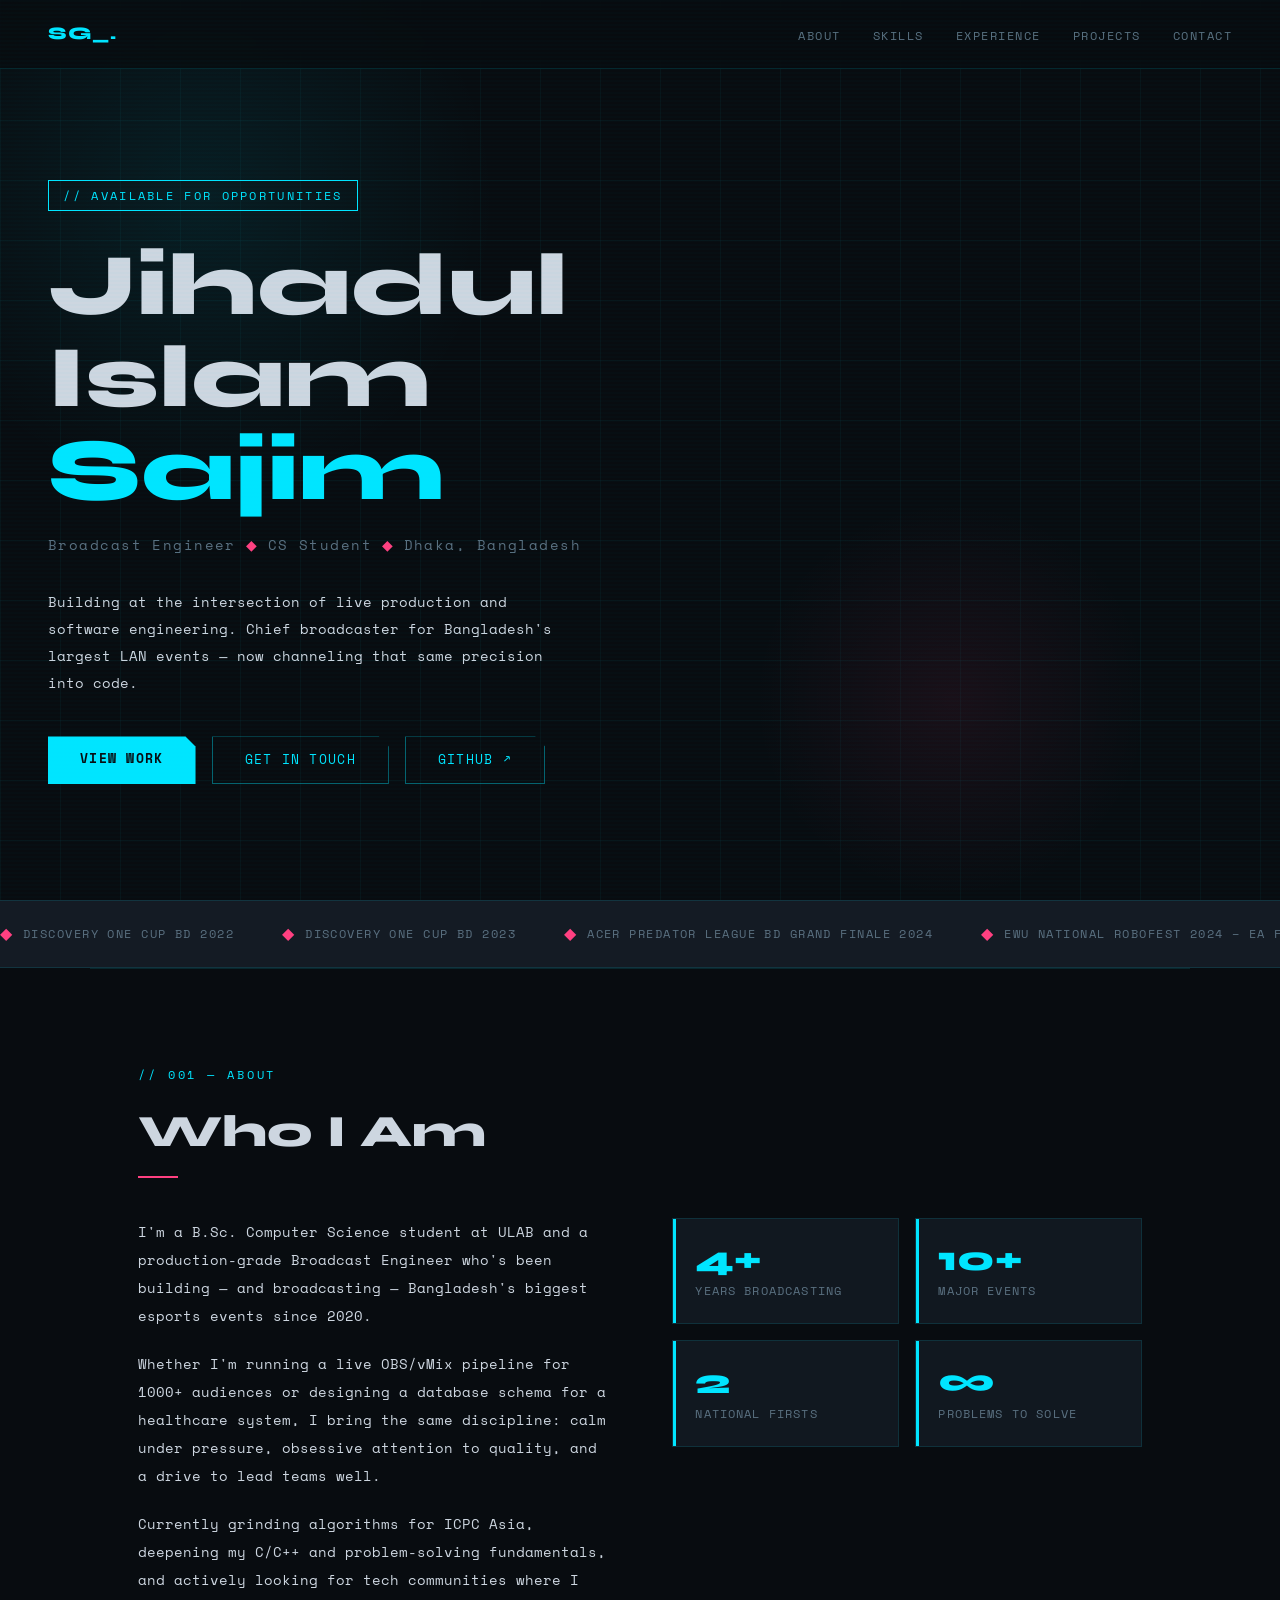
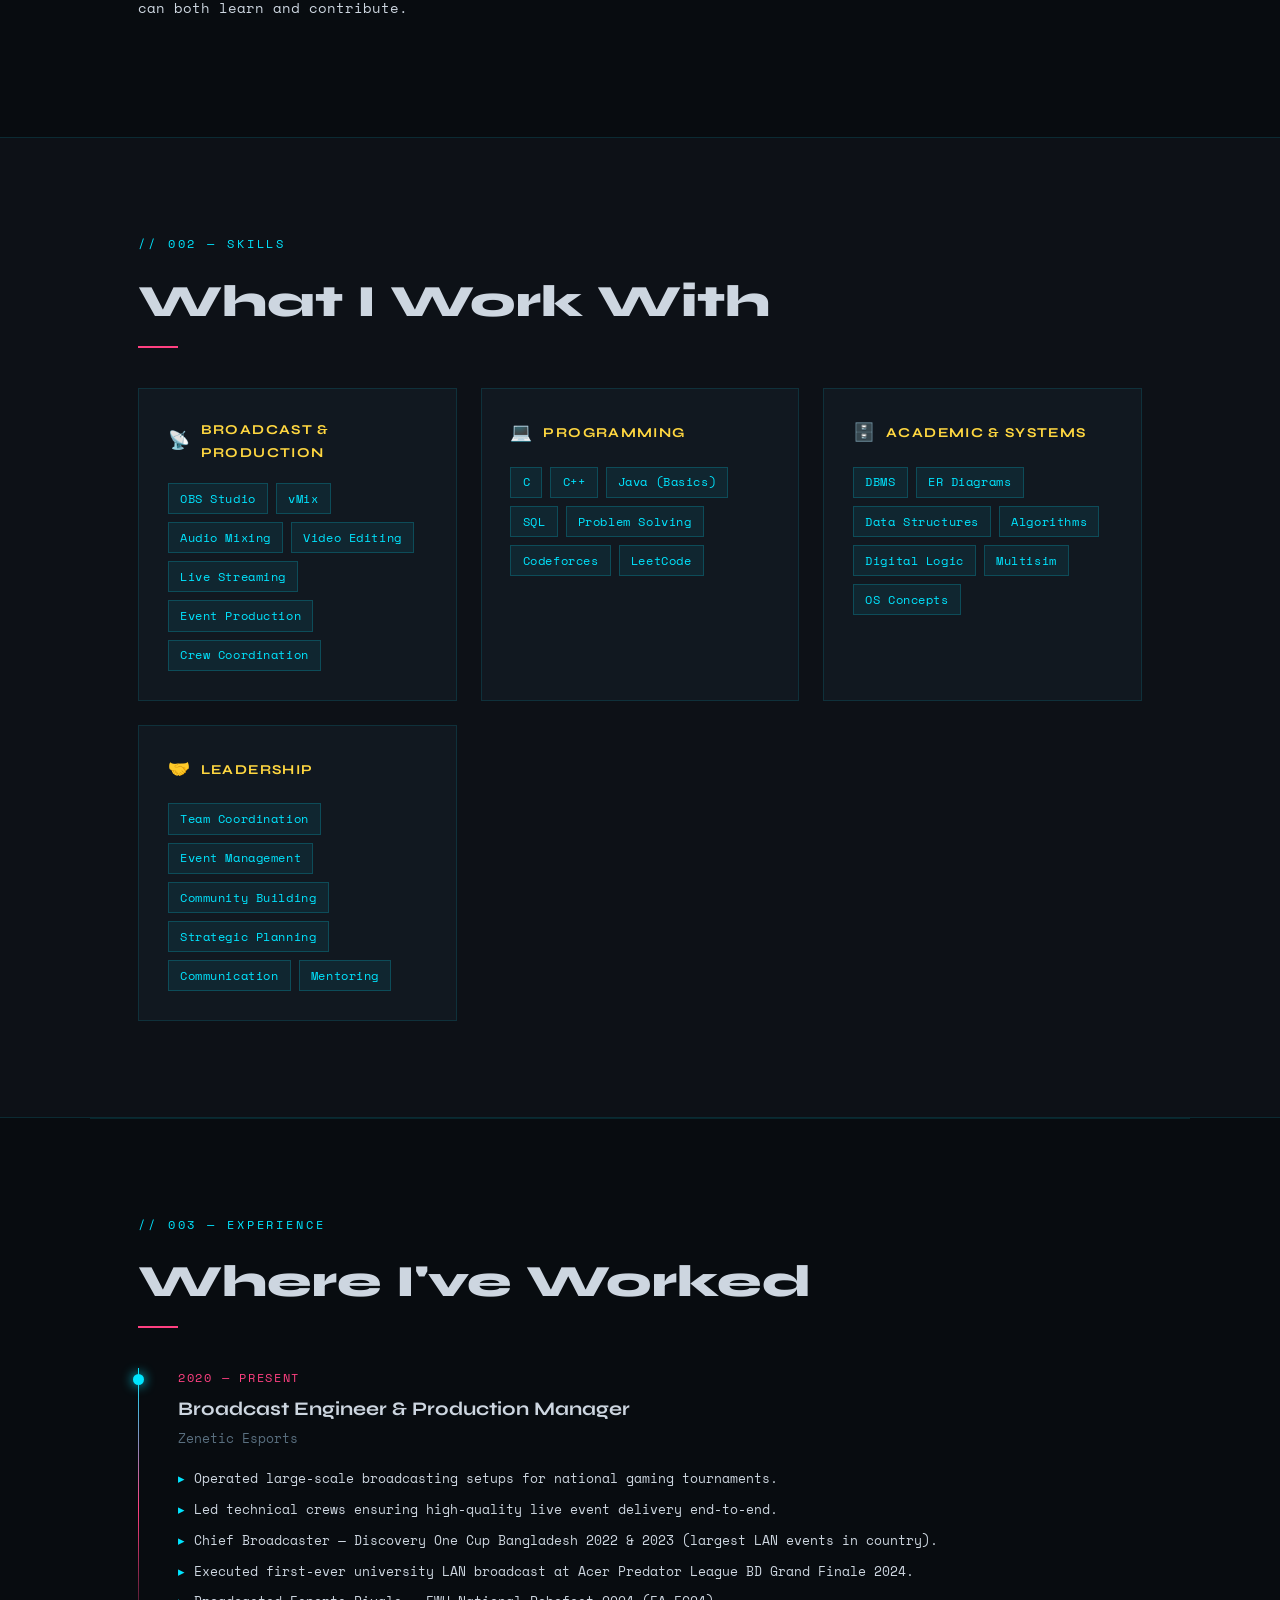
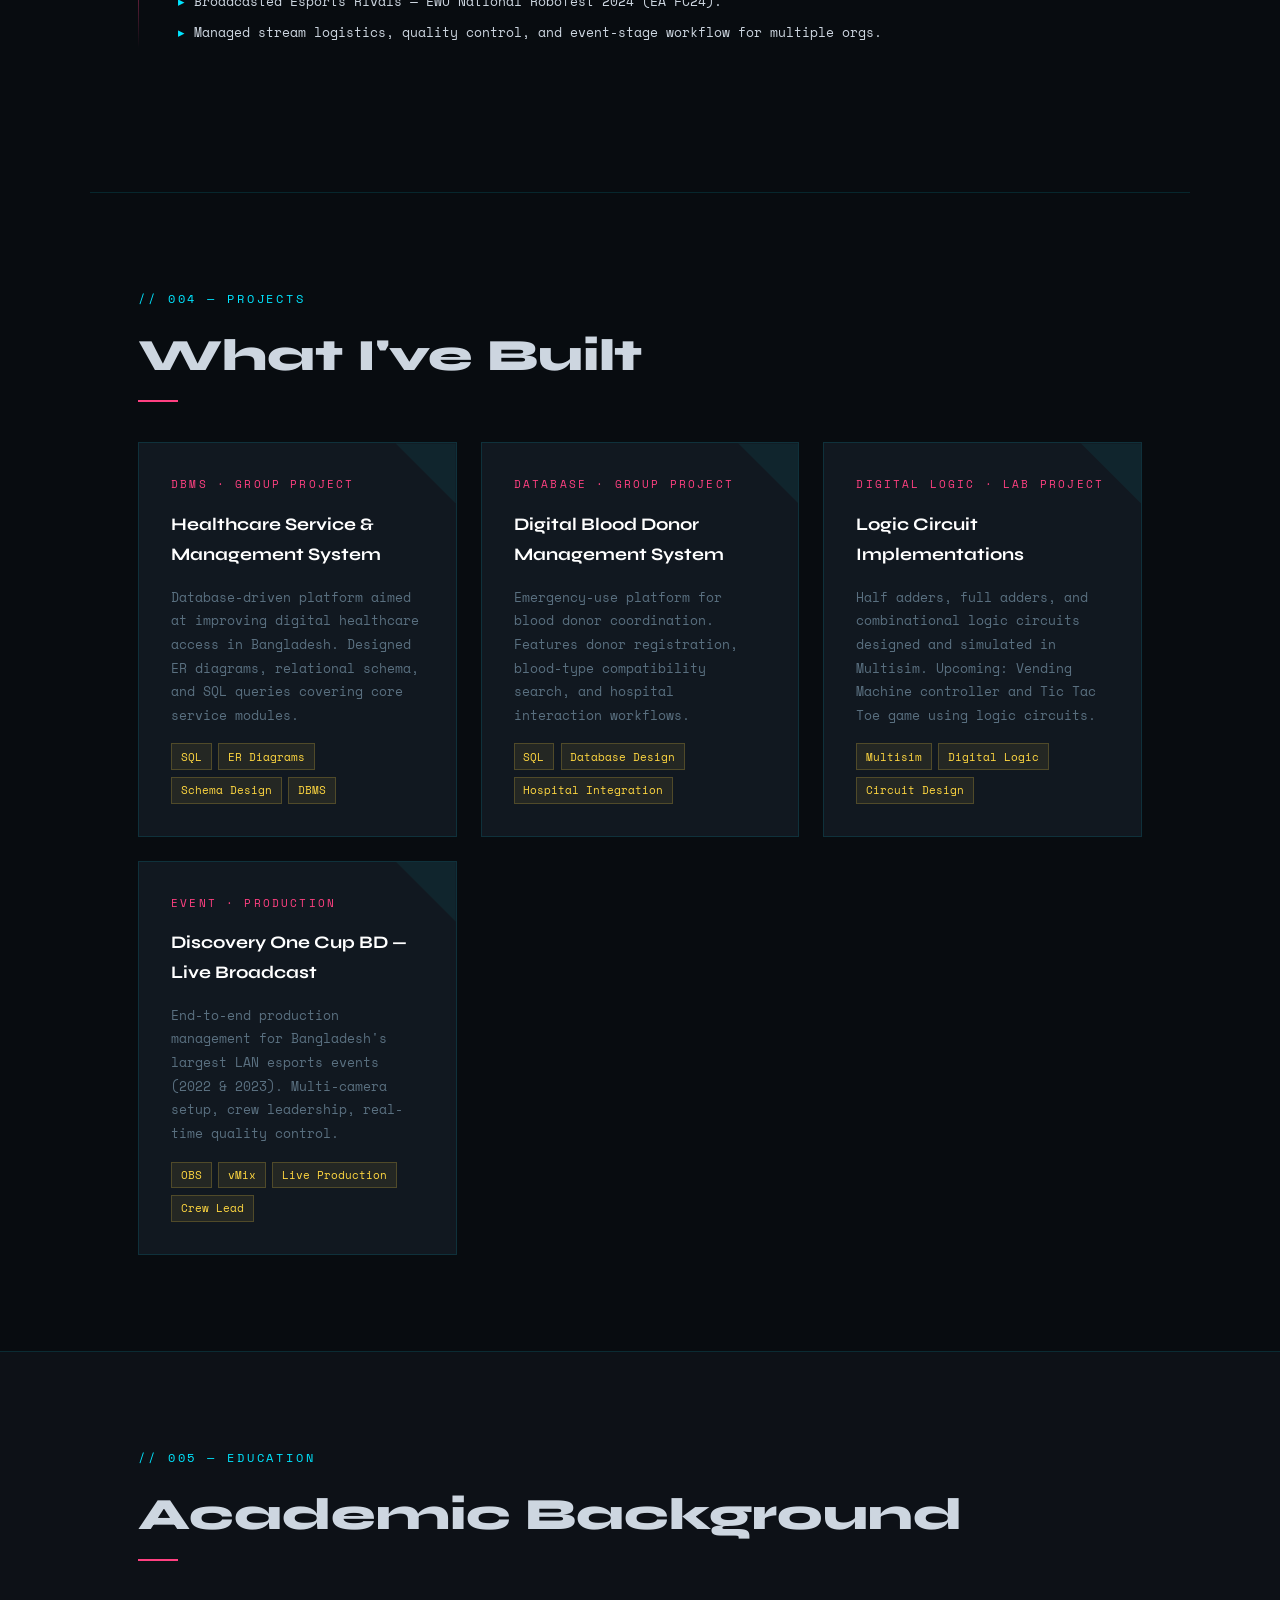
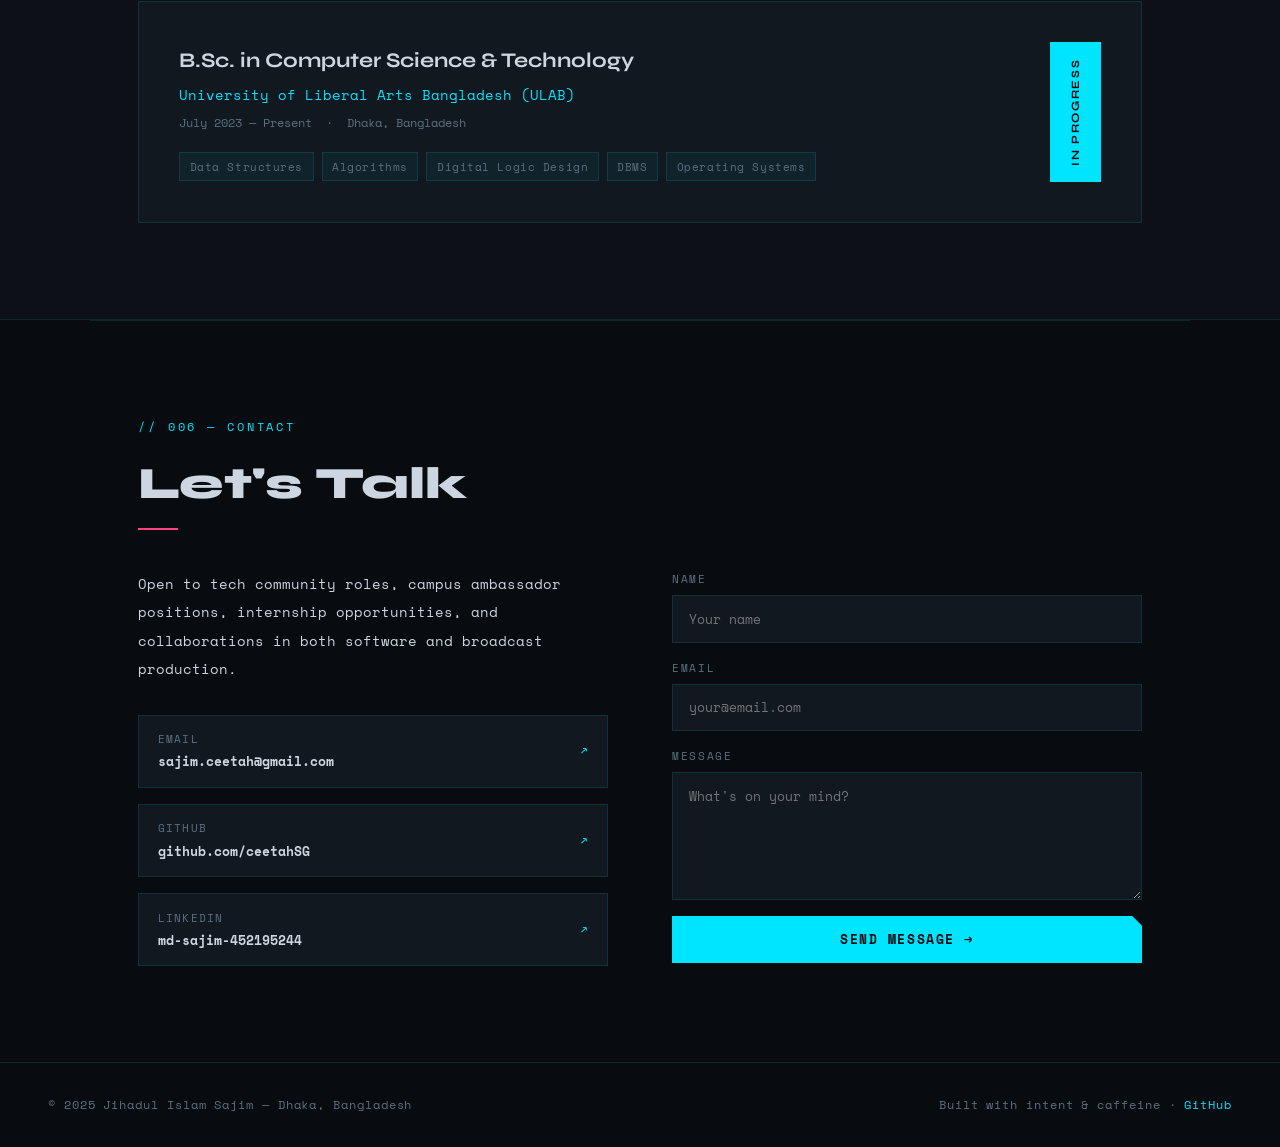
==== index.html @ c060af95 "changed file name" ====
<!DOCTYPE html>
<html lang="en">

<head>
  <meta charset="UTF-8" />
  <meta name="viewport" content="width=device-width, initial-scale=1.0" />
  <title>Jihadul Islam Sajim — Portfolio</title>
  <link rel="preconnect" href="https://fonts.googleapis.com" />
  <link
    href="https://fonts.googleapis.com/css2?family=Space+Mono:ital,wght@0,400;0,700;1,400&family=Syne:wght@400;700;800&display=swap"
    rel="stylesheet" />
  <style>
    :root {
      --bg: #080c10;
      --bg2: #0d1117;
      --bg3: #141b24;
      --card: #111820;
      --neon: #00e5ff;
      --neon2: #ff4081;
      --accent: #ffd740;
      --txt: #cdd6e0;
      --txt-dim: #5a7080;
      --border: rgba(0, 229, 255, 0.12);
      --font-head: 'Syne', sans-serif;
      --font-mono: 'Space Mono', monospace;
    }

    *,
    *::before,
    *::after {
      box-sizing: border-box;
      margin: 0;
      padding: 0;
    }

    html {
      scroll-behavior: smooth;
    }

    body {
      background: var(--bg);
      color: var(--txt);
      font-family: var(--font-mono);
      line-height: 1.7;
      overflow-x: hidden;
    }

    /* ── SCAN-LINE OVERLAY ── */
    body::before {
      content: '';
      position: fixed;
      inset: 0;
      background: repeating-linear-gradient(0deg,
          transparent,
          transparent 2px,
          rgba(0, 229, 255, 0.015) 2px,
          rgba(0, 229, 255, 0.015) 4px);
      pointer-events: none;
      z-index: 9999;
    }

    /* ── NAV ── */
    nav {
      position: fixed;
      top: 0;
      left: 0;
      right: 0;
      z-index: 100;
      display: flex;
      justify-content: space-between;
      align-items: center;
      padding: 1.2rem 3rem;
      background: rgba(8, 12, 16, 0.85);
      backdrop-filter: blur(12px);
      border-bottom: 1px solid var(--border);
    }

    .nav-logo {
      font-family: var(--font-head);
      font-weight: 800;
      font-size: 1.1rem;
      color: var(--neon);
      letter-spacing: 0.04em;
      text-decoration: none;
    }

    .nav-links {
      display: flex;
      gap: 2rem;
      list-style: none;
    }

    .nav-links a {
      font-size: 0.78rem;
      color: var(--txt-dim);
      text-decoration: none;
      letter-spacing: 0.12em;
      text-transform: uppercase;
      transition: color 0.2s;
    }

    .nav-links a:hover {
      color: var(--neon);
    }

    /* ── HERO ── */
    #hero {
      min-height: 100vh;
      display: flex;
      align-items: center;
      padding: 8rem 3rem 4rem;
      position: relative;
      overflow: hidden;
    }

    .hero-grid-bg {
      position: absolute;
      inset: 0;
      background-image:
        linear-gradient(rgba(0, 229, 255, 0.04) 1px, transparent 1px),
        linear-gradient(90deg, rgba(0, 229, 255, 0.04) 1px, transparent 1px);
      background-size: 60px 60px;
      z-index: 0;
    }

    .hero-glow {
      position: absolute;
      width: 600px;
      height: 600px;
      background: radial-gradient(circle, rgba(0, 229, 255, 0.08) 0%, transparent 70%);
      top: -100px;
      left: -100px;
      z-index: 0;
      animation: pulse 6s ease-in-out infinite;
    }

    .hero-glow2 {
      position: absolute;
      width: 400px;
      height: 400px;
      background: radial-gradient(circle, rgba(255, 64, 129, 0.07) 0%, transparent 70%);
      bottom: 0;
      right: 10%;
      z-index: 0;
      animation: pulse 8s ease-in-out infinite reverse;
    }

    @keyframes pulse {

      0%,
      100% {
        transform: scale(1);
        opacity: 1;
      }

      50% {
        transform: scale(1.1);
        opacity: 0.7;
      }
    }

    .hero-content {
      position: relative;
      z-index: 1;
      max-width: 800px;
    }

    .hero-tag {
      display: inline-block;
      font-size: 0.72rem;
      letter-spacing: 0.2em;
      text-transform: uppercase;
      color: var(--neon);
      border: 1px solid var(--neon);
      padding: 0.3rem 0.9rem;
      margin-bottom: 1.8rem;
      animation: fadeUp 0.6s ease forwards;
      opacity: 0;
    }

    .hero-name {
      font-family: var(--font-head);
      font-size: clamp(2.8rem, 7vw, 5.5rem);
      font-weight: 800;
      line-height: 1.05;
      margin-bottom: 1rem;
      animation: fadeUp 0.7s 0.15s ease forwards;
      opacity: 0;
    }

    .hero-name span {
      color: var(--neon);
    }

    .hero-role {
      font-size: 0.9rem;
      letter-spacing: 0.1em;
      color: var(--txt-dim);
      margin-bottom: 2rem;
      animation: fadeUp 0.7s 0.3s ease forwards;
      opacity: 0;
    }

    .hero-role .dot {
      color: var(--neon2);
      margin: 0 0.6rem;
    }

    .hero-desc {
      font-size: 0.88rem;
      max-width: 520px;
      color: var(--txt);
      line-height: 1.9;
      margin-bottom: 2.5rem;
      animation: fadeUp 0.7s 0.45s ease forwards;
      opacity: 0;
    }

    .hero-ctas {
      display: flex;
      gap: 1rem;
      flex-wrap: wrap;
      animation: fadeUp 0.7s 0.6s ease forwards;
      opacity: 0;
    }

    .btn-primary {
      background: var(--neon);
      color: var(--bg);
      padding: 0.75rem 2rem;
      font-family: var(--font-mono);
      font-size: 0.8rem;
      font-weight: 700;
      letter-spacing: 0.1em;
      text-transform: uppercase;
      text-decoration: none;
      border: none;
      cursor: pointer;
      transition: transform 0.2s, box-shadow 0.2s;
      clip-path: polygon(0 0, calc(100% - 10px) 0, 100% 10px, 100% 100%, 0 100%);
    }

    .btn-primary:hover {
      transform: translateY(-2px);
      box-shadow: 0 0 24px rgba(0, 229, 255, 0.4);
    }

    .btn-ghost {
      background: transparent;
      color: var(--neon);
      padding: 0.75rem 2rem;
      font-family: var(--font-mono);
      font-size: 0.8rem;
      letter-spacing: 0.1em;
      text-transform: uppercase;
      text-decoration: none;
      border: 1px solid rgba(0, 229, 255, 0.4);
      transition: border-color 0.2s, background 0.2s;
      clip-path: polygon(0 0, calc(100% - 10px) 0, 100% 10px, 100% 100%, 0 100%);
    }

    .btn-ghost:hover {
      border-color: var(--neon);
      background: rgba(0, 229, 255, 0.06);
    }

    /* ── SECTIONS ── */
    section {
      padding: 6rem 3rem;
      max-width: 1100px;
      margin: 0 auto;
    }

    .section-label {
      font-size: 0.72rem;
      letter-spacing: 0.25em;
      text-transform: uppercase;
      color: var(--neon);
      margin-bottom: 0.6rem;
    }

    .section-title {
      font-family: var(--font-head);
      font-size: clamp(1.8rem, 4vw, 2.8rem);
      font-weight: 800;
      margin-bottom: 3rem;
      position: relative;
      display: inline-block;
    }

    .section-title::after {
      content: '';
      position: absolute;
      left: 0;
      bottom: -8px;
      width: 40px;
      height: 2px;
      background: var(--neon2);
    }

    /* ── ABOUT ── */
    #about {
      border-top: 1px solid var(--border);
    }

    .about-grid {
      display: grid;
      grid-template-columns: 1fr 1fr;
      gap: 4rem;
      align-items: start;
    }

    .about-text p {
      font-size: 0.88rem;
      line-height: 2;
      color: var(--txt);
      margin-bottom: 1.2rem;
    }

    .about-stat-grid {
      display: grid;
      grid-template-columns: 1fr 1fr;
      gap: 1rem;
    }

    .stat-card {
      background: var(--card);
      border: 1px solid var(--border);
      padding: 1.4rem;
      position: relative;
      overflow: hidden;
    }

    .stat-card::before {
      content: '';
      position: absolute;
      top: 0;
      left: 0;
      width: 3px;
      height: 100%;
      background: var(--neon);
    }

    .stat-num {
      font-family: var(--font-head);
      font-size: 2.2rem;
      font-weight: 800;
      color: var(--neon);
      line-height: 1;
    }

    .stat-label {
      font-size: 0.72rem;
      letter-spacing: 0.1em;
      color: var(--txt-dim);
      text-transform: uppercase;
      margin-top: 0.3rem;
    }

    /* ── SKILLS ── */
    #skills {
      background: var(--bg2);
      border-top: 1px solid var(--border);
      border-bottom: 1px solid var(--border);
    }

    #skills>div {
      max-width: 1100px;
      margin: 0 auto;
    }

    .skills-grid {
      display: grid;
      grid-template-columns: repeat(auto-fit, minmax(280px, 1fr));
      gap: 1.5rem;
    }

    .skill-group {
      background: var(--card);
      border: 1px solid var(--border);
      padding: 1.8rem;
      transition: border-color 0.3s, transform 0.3s;
    }

    .skill-group:hover {
      border-color: rgba(0, 229, 255, 0.4);
      transform: translateY(-4px);
    }

    .skill-group-title {
      font-family: var(--font-head);
      font-size: 0.85rem;
      font-weight: 700;
      letter-spacing: 0.1em;
      text-transform: uppercase;
      color: var(--accent);
      margin-bottom: 1.2rem;
      display: flex;
      align-items: center;
      gap: 0.6rem;
    }

    .skill-group-title .icon {
      font-size: 1.1rem;
    }

    .skill-tags {
      display: flex;
      flex-wrap: wrap;
      gap: 0.5rem;
    }

    .skill-tag {
      font-size: 0.72rem;
      padding: 0.3rem 0.7rem;
      background: rgba(0, 229, 255, 0.07);
      border: 1px solid rgba(0, 229, 255, 0.2);
      color: var(--neon);
      letter-spacing: 0.05em;
      transition: background 0.2s;
    }

    .skill-tag:hover {
      background: rgba(0, 229, 255, 0.15);
    }

    /* ── EXPERIENCE ── */
    #experience {
      border-top: 1px solid var(--border);
    }

    .exp-timeline {
      position: relative;
    }

    .exp-timeline::before {
      content: '';
      position: absolute;
      left: 0;
      top: 0;
      bottom: 0;
      width: 1px;
      background: linear-gradient(to bottom, var(--neon), var(--neon2), transparent);
    }

    .exp-item {
      padding-left: 2.5rem;
      margin-bottom: 3rem;
      position: relative;
      opacity: 0;
      transform: translateX(-20px);
      transition: opacity 0.6s, transform 0.6s;
    }

    .exp-item.visible {
      opacity: 1;
      transform: translateX(0);
    }

    .exp-item::before {
      content: '';
      position: absolute;
      left: -5px;
      top: 6px;
      width: 11px;
      height: 11px;
      background: var(--neon);
      border-radius: 50%;
      box-shadow: 0 0 12px var(--neon);
    }

    .exp-year {
      font-size: 0.72rem;
      color: var(--neon2);
      letter-spacing: 0.15em;
      text-transform: uppercase;
      margin-bottom: 0.3rem;
    }

    .exp-title {
      font-family: var(--font-head);
      font-size: 1.2rem;
      font-weight: 700;
      margin-bottom: 0.2rem;
    }

    .exp-org {
      font-size: 0.8rem;
      color: var(--txt-dim);
      margin-bottom: 0.8rem;
    }

    .exp-bullets {
      list-style: none;
    }

    .exp-bullets li {
      font-size: 0.84rem;
      color: var(--txt);
      padding: 0.25rem 0;
      padding-left: 1rem;
      position: relative;
    }

    .exp-bullets li::before {
      content: '▸';
      position: absolute;
      left: 0;
      color: var(--neon);
    }

    /* ── EVENTS MARQUEE ── */
    .events-strip {
      background: var(--bg3);
      border-top: 1px solid var(--border);
      border-bottom: 1px solid var(--border);
      padding: 1.2rem 0;
      overflow: hidden;
      white-space: nowrap;
    }

    .events-track {
      display: inline-flex;
      gap: 3rem;
      animation: marquee 22s linear infinite;
    }

    .event-pill {
      display: inline-flex;
      align-items: center;
      gap: 0.6rem;
      font-size: 0.75rem;
      letter-spacing: 0.12em;
      text-transform: uppercase;
      color: var(--txt-dim);
    }

    .event-pill .dot {
      color: var(--neon2);
      font-size: 1rem;
    }

    @keyframes marquee {
      from {
        transform: translateX(0);
      }

      to {
        transform: translateX(-50%);
      }
    }

    /* ── PROJECTS ── */
    #projects {
      border-top: 1px solid var(--border);
    }

    .projects-grid {
      display: grid;
      grid-template-columns: repeat(auto-fit, minmax(300px, 1fr));
      gap: 1.5rem;
    }

    .project-card {
      background: var(--card);
      border: 1px solid var(--border);
      padding: 2rem;
      display: flex;
      flex-direction: column;
      gap: 1rem;
      transition: border-color 0.3s, transform 0.3s;
      position: relative;
      overflow: hidden;
    }

    .project-card::after {
      content: '';
      position: absolute;
      top: 0;
      right: 0;
      width: 60px;
      height: 60px;
      background: var(--neon);
      clip-path: polygon(100% 0, 0 0, 100% 100%);
      opacity: 0.06;
      transition: opacity 0.3s;
    }

    .project-card:hover {
      border-color: rgba(0, 229, 255, 0.4);
      transform: translateY(-4px);
    }

    .project-card:hover::after {
      opacity: 0.14;
    }

    .project-type {
      font-size: 0.68rem;
      letter-spacing: 0.2em;
      text-transform: uppercase;
      color: var(--neon2);
    }

    .project-name {
      font-family: var(--font-head);
      font-size: 1.1rem;
      font-weight: 700;
      color: #fff;
    }

    .project-desc {
      font-size: 0.82rem;
      color: var(--txt-dim);
      line-height: 1.8;
      flex: 1;
    }

    .project-tags {
      display: flex;
      flex-wrap: wrap;
      gap: 0.4rem;
    }

    .project-tag {
      font-size: 0.68rem;
      padding: 0.2rem 0.55rem;
      background: rgba(255, 215, 64, 0.08);
      border: 1px solid rgba(255, 215, 64, 0.2);
      color: var(--accent);
    }

    /* ── EDUCATION ── */
    #education {
      background: var(--bg2);
      border-top: 1px solid var(--border);
      border-bottom: 1px solid var(--border);
    }

    #education>div {
      max-width: 1100px;
      margin: 0 auto;
    }

    .edu-card {
      background: var(--card);
      border: 1px solid var(--border);
      padding: 2.5rem;
      display: grid;
      grid-template-columns: 1fr auto;
      gap: 2rem;
      align-items: center;
    }

    .edu-degree {
      font-family: var(--font-head);
      font-size: 1.3rem;
      font-weight: 700;
      margin-bottom: 0.3rem;
    }

    .edu-school {
      font-size: 0.88rem;
      color: var(--neon);
      margin-bottom: 0.3rem;
    }

    .edu-date {
      font-size: 0.78rem;
      color: var(--txt-dim);
      margin-bottom: 1.2rem;
    }

    .edu-courses {
      display: flex;
      flex-wrap: wrap;
      gap: 0.5rem;
    }

    .edu-course {
      font-size: 0.7rem;
      padding: 0.25rem 0.6rem;
      background: rgba(0, 229, 255, 0.05);
      border: 1px solid var(--border);
      color: var(--txt-dim);
      letter-spacing: 0.05em;
    }

    .edu-badge {
      font-family: var(--font-head);
      font-size: 0.7rem;
      font-weight: 700;
      letter-spacing: 0.15em;
      text-transform: uppercase;
      color: var(--bg);
      background: var(--neon);
      padding: 0.5rem 1rem;
      text-align: center;
      writing-mode: vertical-rl;
      transform: rotate(180deg);
      height: 140px;
      display: flex;
      align-items: center;
      justify-content: center;
    }

    /* ── CONTACT ── */
    #contact {
      border-top: 1px solid var(--border);
    }

    .contact-grid {
      display: grid;
      grid-template-columns: 1fr 1fr;
      gap: 4rem;
      align-items: start;
    }

    .contact-intro {
      font-size: 0.88rem;
      color: var(--txt);
      line-height: 2;
      margin-bottom: 2rem;
    }

    .contact-links {
      display: flex;
      flex-direction: column;
      gap: 1rem;
    }

    .contact-link {
      display: flex;
      align-items: center;
      gap: 1rem;
      text-decoration: none;
      color: var(--txt);
      font-size: 0.82rem;
      padding: 0.9rem 1.2rem;
      background: var(--card);
      border: 1px solid var(--border);
      transition: border-color 0.2s, color 0.2s;
    }

    .contact-link:hover {
      border-color: var(--neon);
      color: var(--neon);
    }

    .contact-link .cl-label {
      font-size: 0.68rem;
      color: var(--txt-dim);
      letter-spacing: 0.1em;
      text-transform: uppercase;
      display: block;
      margin-bottom: 0.1rem;
    }

    .contact-link .cl-val {
      font-weight: 700;
    }

    .contact-link .cl-arrow {
      margin-left: auto;
      color: var(--neon);
    }

    .contact-form {
      display: flex;
      flex-direction: column;
      gap: 1rem;
    }

    .form-field {
      display: flex;
      flex-direction: column;
      gap: 0.4rem;
    }

    .form-field label {
      font-size: 0.68rem;
      letter-spacing: 0.15em;
      text-transform: uppercase;
      color: var(--txt-dim);
    }

    .form-field input,
    .form-field textarea {
      background: var(--card);
      border: 1px solid var(--border);
      color: var(--txt);
      font-family: var(--font-mono);
      font-size: 0.82rem;
      padding: 0.8rem 1rem;
      outline: none;
      transition: border-color 0.2s;
      resize: vertical;
    }

    .form-field input:focus,
    .form-field textarea:focus {
      border-color: var(--neon);
    }

    .form-submit {
      background: var(--neon);
      color: var(--bg);
      border: none;
      font-family: var(--font-mono);
      font-size: 0.8rem;
      font-weight: 700;
      letter-spacing: 0.12em;
      text-transform: uppercase;
      padding: 0.9rem;
      cursor: pointer;
      clip-path: polygon(0 0, calc(100% - 10px) 0, 100% 10px, 100% 100%, 0 100%);
      transition: box-shadow 0.2s;
    }

    .form-submit:hover {
      box-shadow: 0 0 24px rgba(0, 229, 255, 0.4);
    }

    /* ── FOOTER ── */
    footer {
      border-top: 1px solid var(--border);
      padding: 2rem 3rem;
      display: flex;
      justify-content: space-between;
      align-items: center;
      font-size: 0.72rem;
      color: var(--txt-dim);
      letter-spacing: 0.08em;
    }

    footer a {
      color: var(--neon);
      text-decoration: none;
    }

    /* ── ANIMATIONS ── */
    @keyframes fadeUp {
      from {
        opacity: 0;
        transform: translateY(24px);
      }

      to {
        opacity: 1;
        transform: translateY(0);
      }
    }

    /* ── RESPONSIVE ── */
    @media (max-width: 768px) {
      nav {
        padding: 1rem 1.5rem;
      }

      .nav-links {
        gap: 1.2rem;
      }

      #hero {
        padding: 7rem 1.5rem 3rem;
      }

      section {
        padding: 4rem 1.5rem;
      }

      .about-grid,
      .contact-grid {
        grid-template-columns: 1fr;
        gap: 2rem;
      }

      .edu-card {
        grid-template-columns: 1fr;
      }

      .edu-badge {
        display: none;
      }

      footer {
        flex-direction: column;
        gap: 1rem;
        text-align: center;
      }
    }
  </style>
</head>

<body>

  <!-- NAV -->
  <nav>
    <a class="nav-logo" href="#hero">SG_.</a>
    <ul class="nav-links">
      <li><a href="#about">About</a></li>
      <li><a href="#skills">Skills</a></li>
      <li><a href="#experience">Experience</a></li>
      <li><a href="#projects">Projects</a></li>
      <li><a href="#contact">Contact</a></li>
    </ul>
  </nav>

  <!-- HERO -->
  <section id="hero" style="padding: 8rem 3rem 4rem; max-width: none;">
    <div class="hero-grid-bg"></div>
    <div class="hero-glow"></div>
    <div class="hero-glow2"></div>
    <div class="hero-content">
      <span class="hero-tag">// Available for opportunities</span>
      <h1 class="hero-name">Jihadul Islam<br /><span>Sajim</span></h1>
      <p class="hero-role">
        Broadcast Engineer<span class="dot">◆</span>CS Student<span class="dot">◆</span>Dhaka, Bangladesh
      </p>
      <p class="hero-desc">
        Building at the intersection of live production and software engineering.
        Chief broadcaster for Bangladesh's largest LAN events — now channeling that same precision into code.
      </p>
      <div class="hero-ctas">
        <a href="#projects" class="btn-primary">View Work</a>
        <a href="#contact" class="btn-ghost">Get in Touch</a>
        <a href="https://github.com/ceetahSG" target="_blank" class="btn-ghost">GitHub ↗</a>
      </div>
    </div>
  </section>

  <!-- EVENTS MARQUEE -->
  <div class="events-strip">
    <div class="events-track">
      <span class="event-pill"><span class="dot">◆</span> Discovery One Cup BD 2022</span>
      <span class="event-pill"><span class="dot">◆</span> Discovery One Cup BD 2023</span>
      <span class="event-pill"><span class="dot">◆</span> Acer Predator League BD Grand Finale 2024</span>
      <span class="event-pill"><span class="dot">◆</span> EWU National Robofest 2024 – EA FC24</span>
      <span class="event-pill"><span class="dot">◆</span> Zenetic Esports Productions</span>
      <span class="event-pill"><span class="dot">◆</span> First-ever University LAN Broadcast</span>
      <span class="event-pill"><span class="dot">◆</span> Discovery One Cup BD 2022</span>
      <span class="event-pill"><span class="dot">◆</span> Discovery One Cup BD 2023</span>
      <span class="event-pill"><span class="dot">◆</span> Acer Predator League BD Grand Finale 2024</span>
      <span class="event-pill"><span class="dot">◆</span> EWU National Robofest 2024 – EA FC24</span>
      <span class="event-pill"><span class="dot">◆</span> Zenetic Esports Productions</span>
      <span class="event-pill"><span class="dot">◆</span> First-ever University LAN Broadcast</span>
    </div>
  </div>

  <!-- ABOUT -->
  <section id="about">
    <p class="section-label">// 001 — About</p>
    <h2 class="section-title">Who I Am</h2>
    <div class="about-grid">
      <div class="about-text">
        <p>
          I'm a B.Sc. Computer Science student at ULAB and a production-grade Broadcast Engineer who's been building —
          and broadcasting — Bangladesh's biggest esports events since 2020.
        </p>
        <p>
          Whether I'm running a live OBS/vMix pipeline for 1000+ audiences or designing a database schema for a
          healthcare system,
          I bring the same discipline: calm under pressure, obsessive attention to quality, and a drive to lead teams
          well.
        </p>
        <p>
          Currently grinding algorithms for ICPC Asia, deepening my C/C++ and problem-solving fundamentals, and actively
          looking
          for tech communities where I can both learn and contribute.
        </p>
      </div>
      <div class="about-stat-grid">
        <div class="stat-card">
          <div class="stat-num">4+</div>
          <div class="stat-label">Years Broadcasting</div>
        </div>
        <div class="stat-card">
          <div class="stat-num">10+</div>
          <div class="stat-label">Major Events</div>
        </div>
        <div class="stat-card">
          <div class="stat-num">2</div>
          <div class="stat-label">National Firsts</div>
        </div>
        <div class="stat-card">
          <div class="stat-num">∞</div>
          <div class="stat-label">Problems to Solve</div>
        </div>
      </div>
    </div>
  </section>

  <!-- SKILLS -->
  <div id="skills"
    style="padding: 6rem 0; border-top: 1px solid var(--border); border-bottom: 1px solid var(--border); background: var(--bg2);">
    <div style="max-width:1100px; margin: 0 auto; padding: 0 3rem;">
      <p class="section-label">// 002 — Skills</p>
      <h2 class="section-title">What I Work With</h2>
      <div class="skills-grid">
        <div class="skill-group">
          <div class="skill-group-title"><span class="icon">📡</span> Broadcast & Production</div>
          <div class="skill-tags">
            <span class="skill-tag">OBS Studio</span>
            <span class="skill-tag">vMix</span>
            <span class="skill-tag">Audio Mixing</span>
            <span class="skill-tag">Video Editing</span>
            <span class="skill-tag">Live Streaming</span>
            <span class="skill-tag">Event Production</span>
            <span class="skill-tag">Crew Coordination</span>
          </div>
        </div>
        <div class="skill-group">
          <div class="skill-group-title"><span class="icon">💻</span> Programming</div>
          <div class="skill-tags">
            <span class="skill-tag">C</span>
            <span class="skill-tag">C++</span>
            <span class="skill-tag">Java (Basics)</span>
            <span class="skill-tag">SQL</span>
            <span class="skill-tag">Problem Solving</span>
            <span class="skill-tag">Codeforces</span>
            <span class="skill-tag">LeetCode</span>
          </div>
        </div>
        <div class="skill-group">
          <div class="skill-group-title"><span class="icon">🗄️</span> Academic & Systems</div>
          <div class="skill-tags">
            <span class="skill-tag">DBMS</span>
            <span class="skill-tag">ER Diagrams</span>
            <span class="skill-tag">Data Structures</span>
            <span class="skill-tag">Algorithms</span>
            <span class="skill-tag">Digital Logic</span>
            <span class="skill-tag">Multisim</span>
            <span class="skill-tag">OS Concepts</span>
          </div>
        </div>
        <div class="skill-group">
          <div class="skill-group-title"><span class="icon">🤝</span> Leadership</div>
          <div class="skill-tags">
            <span class="skill-tag">Team Coordination</span>
            <span class="skill-tag">Event Management</span>
            <span class="skill-tag">Community Building</span>
            <span class="skill-tag">Strategic Planning</span>
            <span class="skill-tag">Communication</span>
            <span class="skill-tag">Mentoring</span>
          </div>
        </div>
      </div>
    </div>
  </div>

  <!-- EXPERIENCE -->
  <section id="experience">
    <p class="section-label">// 003 — Experience</p>
    <h2 class="section-title">Where I've Worked</h2>
    <div class="exp-timeline">
      <div class="exp-item">
        <div class="exp-year">2020 — Present</div>
        <div class="exp-title">Broadcast Engineer & Production Manager</div>
        <div class="exp-org">Zenetic Esports</div>
        <ul class="exp-bullets">
          <li>Operated large-scale broadcasting setups for national gaming tournaments.</li>
          <li>Led technical crews ensuring high-quality live event delivery end-to-end.</li>
          <li>Chief Broadcaster — Discovery One Cup Bangladesh 2022 & 2023 (largest LAN events in country).</li>
          <li>Executed first-ever university LAN broadcast at Acer Predator League BD Grand Finale 2024.</li>
          <li>Broadcasted Esports Rivals — EWU National Robofest 2024 (EA FC24).</li>
          <li>Managed stream logistics, quality control, and event-stage workflow for multiple orgs.</li>
        </ul>
      </div>
    </div>
  </section>

  <!-- PROJECTS -->
  <section id="projects">
    <p class="section-label">// 004 — Projects</p>
    <h2 class="section-title">What I've Built</h2>
    <div class="projects-grid">
      <div class="project-card">
        <div class="project-type">DBMS · Group Project</div>
        <div class="project-name">Healthcare Service & Management System</div>
        <div class="project-desc">
          Database-driven platform aimed at improving digital healthcare access in Bangladesh.
          Designed ER diagrams, relational schema, and SQL queries covering core service modules.
        </div>
        <div class="project-tags">
          <span class="project-tag">SQL</span>
          <span class="project-tag">ER Diagrams</span>
          <span class="project-tag">Schema Design</span>
          <span class="project-tag">DBMS</span>
        </div>
      </div>
      <div class="project-card">
        <div class="project-type">Database · Group Project</div>
        <div class="project-name">Digital Blood Donor Management System</div>
        <div class="project-desc">
          Emergency-use platform for blood donor coordination. Features donor registration,
          blood-type compatibility search, and hospital interaction workflows.
        </div>
        <div class="project-tags">
          <span class="project-tag">SQL</span>
          <span class="project-tag">Database Design</span>
          <span class="project-tag">Hospital Integration</span>
        </div>
      </div>
      <div class="project-card">
        <div class="project-type">Digital Logic · Lab Project</div>
        <div class="project-name">Logic Circuit Implementations</div>
        <div class="project-desc">
          Half adders, full adders, and combinational logic circuits designed and simulated in Multisim.
          Upcoming: Vending Machine controller and Tic Tac Toe game using logic circuits.
        </div>
        <div class="project-tags">
          <span class="project-tag">Multisim</span>
          <span class="project-tag">Digital Logic</span>
          <span class="project-tag">Circuit Design</span>
        </div>
      </div>
      <div class="project-card">
        <div class="project-type">Event · Production</div>
        <div class="project-name">Discovery One Cup BD — Live Broadcast</div>
        <div class="project-desc">
          End-to-end production management for Bangladesh's largest LAN esports events (2022 & 2023).
          Multi-camera setup, crew leadership, real-time quality control.
        </div>
        <div class="project-tags">
          <span class="project-tag">OBS</span>
          <span class="project-tag">vMix</span>
          <span class="project-tag">Live Production</span>
          <span class="project-tag">Crew Lead</span>
        </div>
      </div>
    </div>
  </section>

  <!-- EDUCATION -->
  <div id="education"
    style="padding: 6rem 0; background: var(--bg2); border-top: 1px solid var(--border); border-bottom: 1px solid var(--border);">
    <div style="max-width:1100px; margin: 0 auto; padding: 0 3rem;">
      <p class="section-label">// 005 — Education</p>
      <h2 class="section-title">Academic Background</h2>
      <div class="edu-card">
        <div>
          <div class="edu-degree">B.Sc. in Computer Science & Technology</div>
          <div class="edu-school">University of Liberal Arts Bangladesh (ULAB)</div>
          <div class="edu-date">July 2023 — Present &nbsp;·&nbsp; Dhaka, Bangladesh</div>
          <div class="edu-courses">
            <span class="edu-course">Data Structures</span>
            <span class="edu-course">Algorithms</span>
            <span class="edu-course">Digital Logic Design</span>
            <span class="edu-course">DBMS</span>
            <span class="edu-course">Operating Systems</span>
          </div>
        </div>
        <div class="edu-badge">In Progress</div>
      </div>
    </div>
  </div>

  <!-- CONTACT -->
  <section id="contact">
    <p class="section-label">// 006 — Contact</p>
    <h2 class="section-title">Let's Talk</h2>
    <div class="contact-grid">
      <div>
        <p class="contact-intro">
          Open to tech community roles, campus ambassador positions, internship opportunities,
          and collaborations in both software and broadcast production.
        </p>
        <div class="contact-links">
          <a href="mailto:sajim.ceetah@gmail.com" class="contact-link">
            <span>
              <span class="cl-label">Email</span>
              <span class="cl-val">sajim.ceetah@gmail.com</span>
            </span>
            <span class="cl-arrow">↗</span>
          </a>
          <a href="https://github.com/ceetahSG" target="_blank" class="contact-link">
            <span>
              <span class="cl-label">GitHub</span>
              <span class="cl-val">github.com/ceetahSG</span>
            </span>
            <span class="cl-arrow">↗</span>
          </a>
          <a href="https://www.linkedin.com/in/md-sajim-452195244/" target="_blank" class="contact-link">
            <span>
              <span class="cl-label">LinkedIn</span>
              <span class="cl-val">md-sajim-452195244</span>
            </span>
            <span class="cl-arrow">↗</span>
          </a>
        </div>
      </div>
      <div class="contact-form">
        <div class="form-field">
          <label>Name</label>
          <input type="text" placeholder="Your name" />
        </div>
        <div class="form-field">
          <label>Email</label>
          <input type="email" placeholder="your@email.com" />
        </div>
        <div class="form-field">
          <label>Message</label>
          <textarea rows="5" placeholder="What's on your mind?"></textarea>
        </div>
        <button class="form-submit" onclick="alert('Thanks! Reach out directly at sajim.ceetah@gmail.com')">
          Send Message →
        </button>
      </div>
    </div>
  </section>

  <!-- FOOTER -->
  <footer>
    <span>© 2025 Jihadul Islam Sajim — Dhaka, Bangladesh</span>
    <span>Built with intent &amp; caffeine · <a href="https://github.com/ceetahSG" target="_blank">GitHub</a></span>
  </footer>

  <script>
    // Scroll reveal for exp items
    const items = document.querySelectorAll('.exp-item');
    const observer = new IntersectionObserver((entries) => {
      entries.forEach(e => {
        if (e.isIntersecting) e.target.classList.add('visible');
      });
    }, { threshold: 0.15 });
    items.forEach(i => observer.observe(i));

    // Smooth active nav link highlight
    const sections = document.querySelectorAll('section, [id]');
    const navLinks = document.querySelectorAll('.nav-links a');
    window.addEventListener('scroll', () => {
      let current = '';
      sections.forEach(s => {
        if (window.scrollY >= s.offsetTop - 120) current = s.id;
      });
      navLinks.forEach(a => {
        a.style.color = a.getAttribute('href') === '#' + current ? 'var(--neon)' : '';
      });
    });
  </script>
</body>

</html>
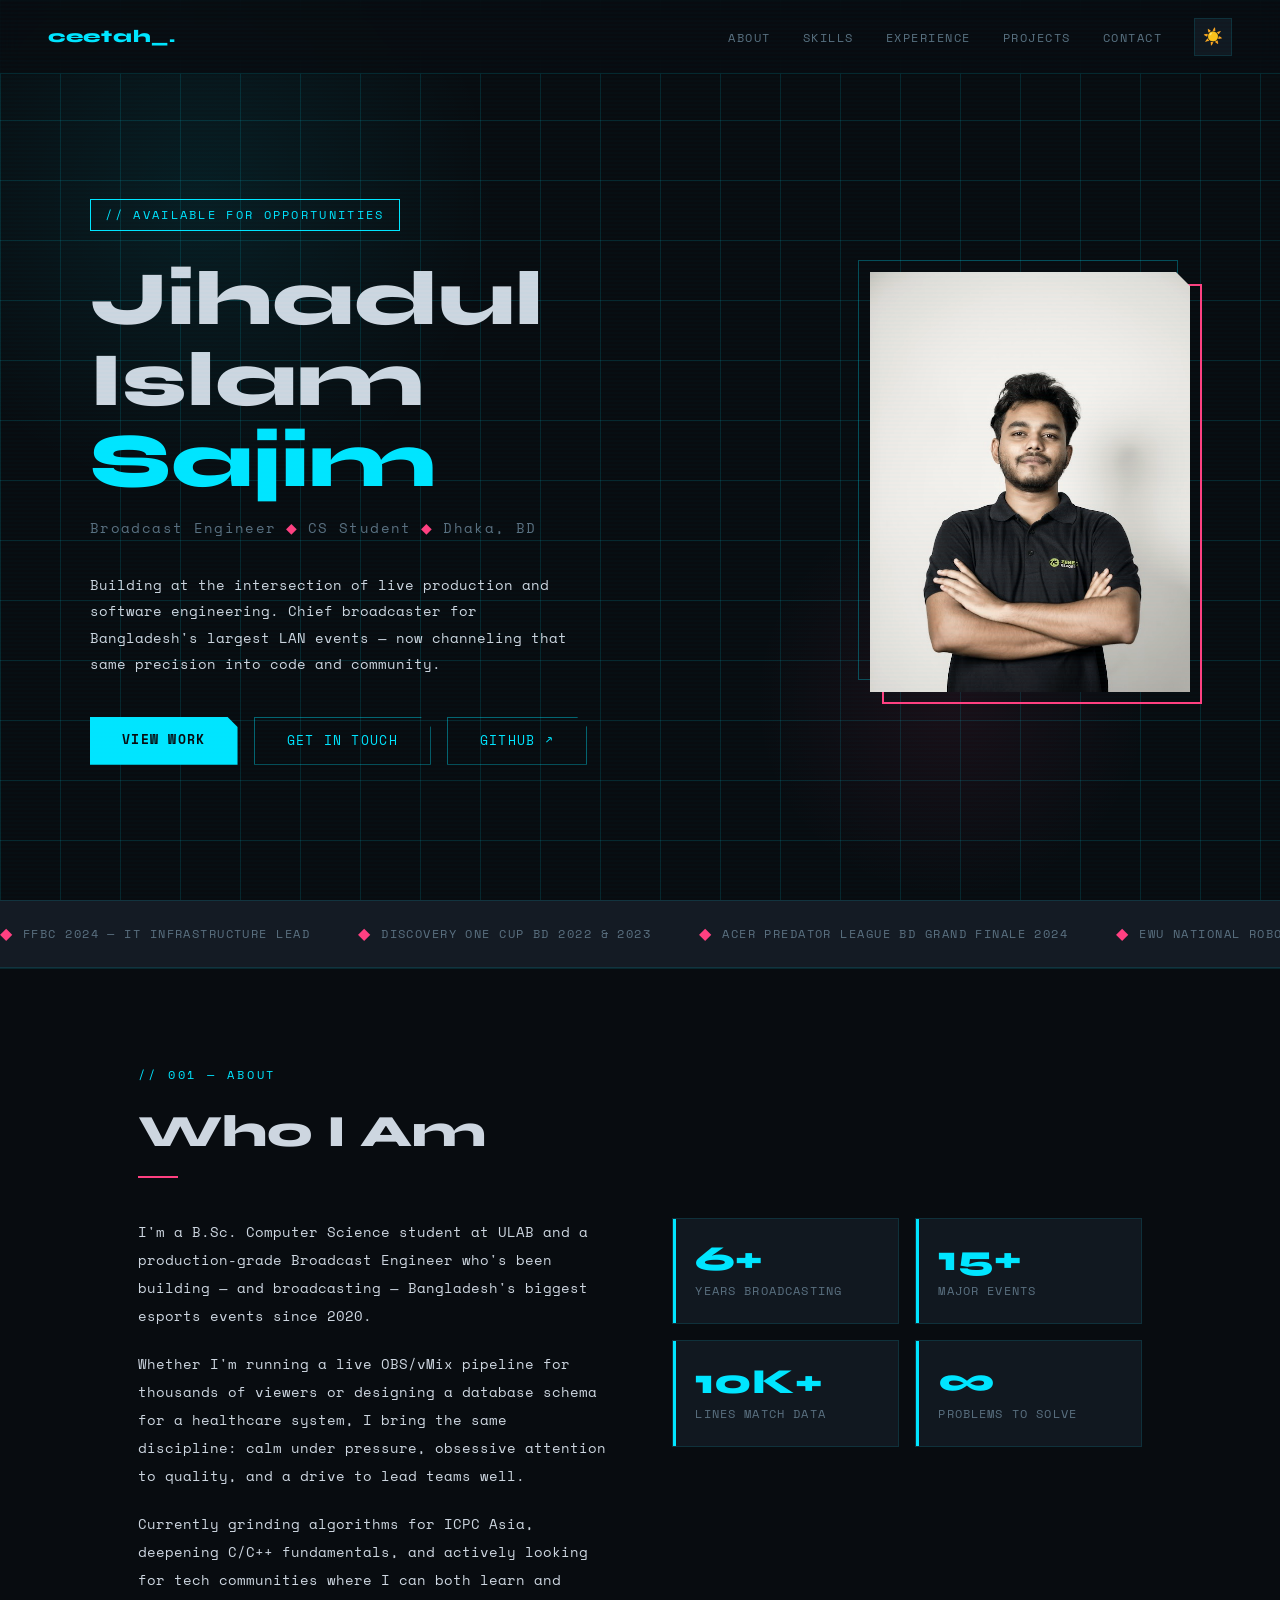
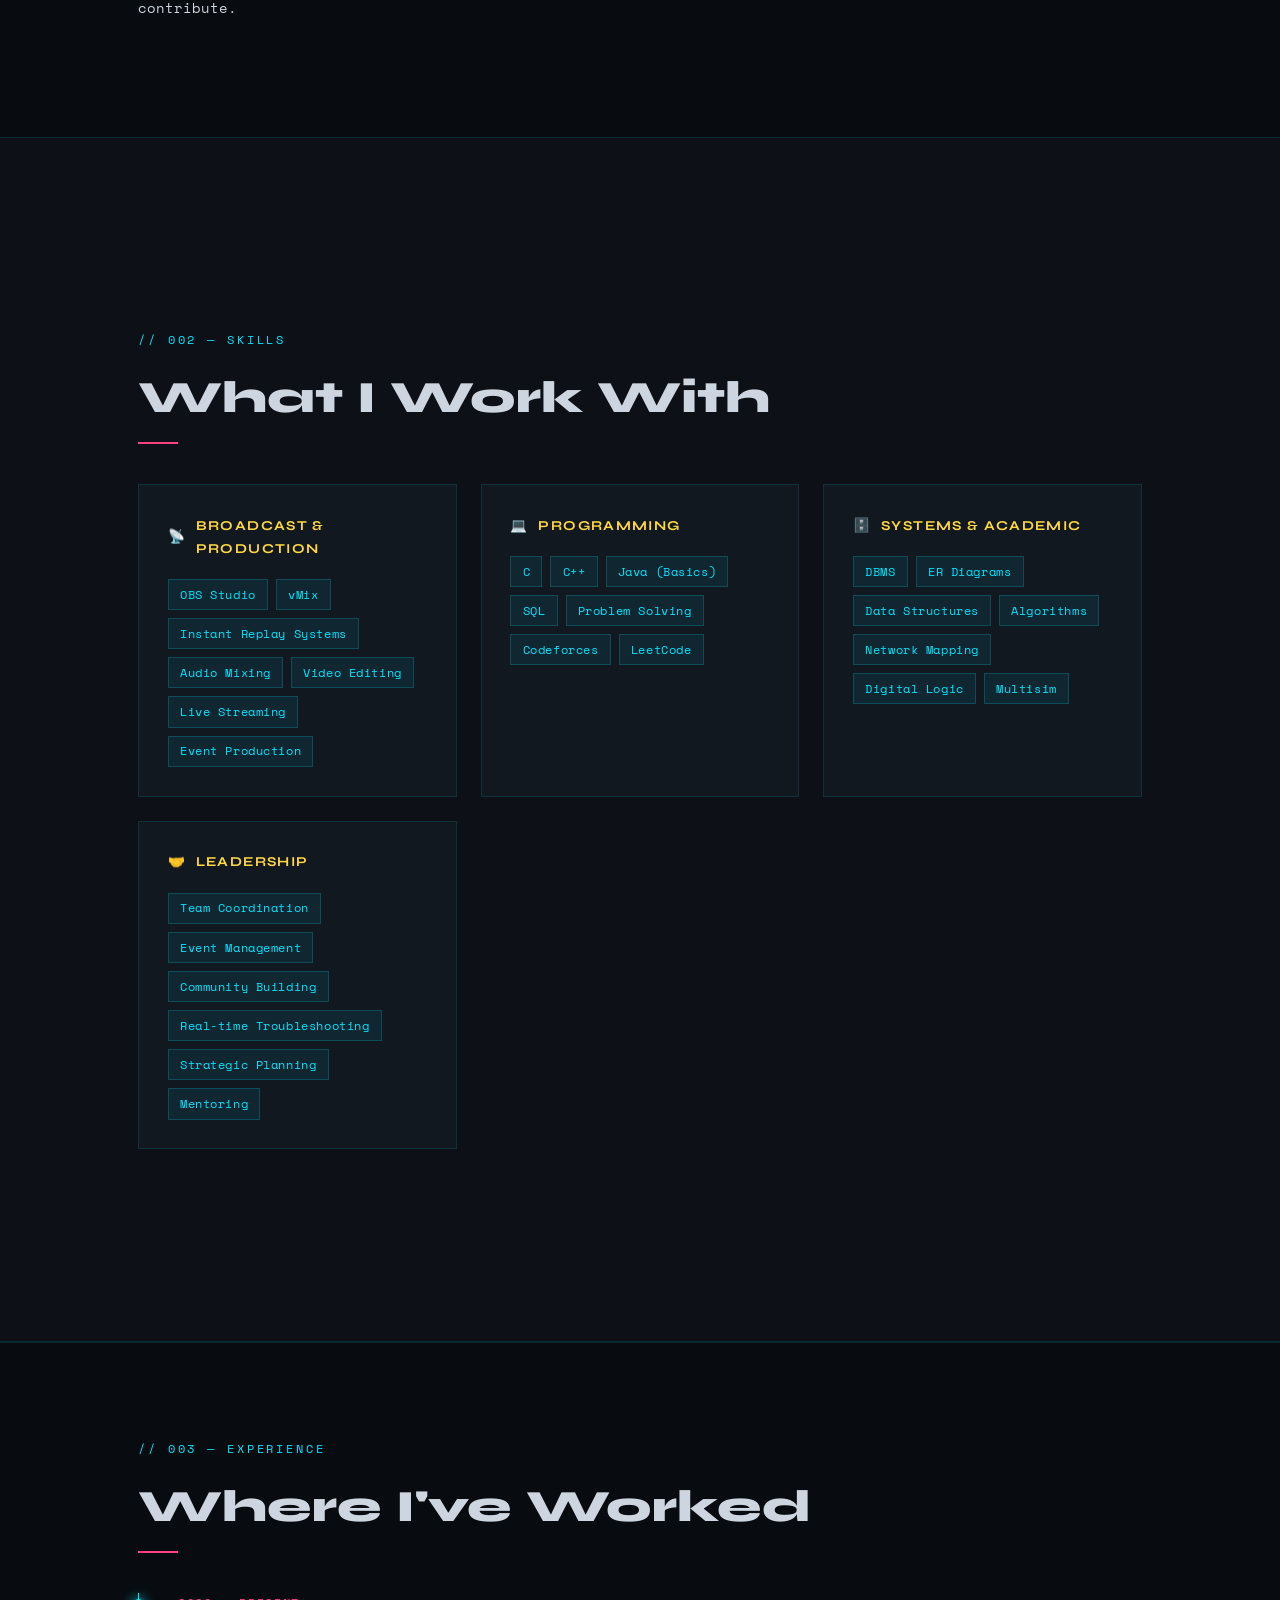
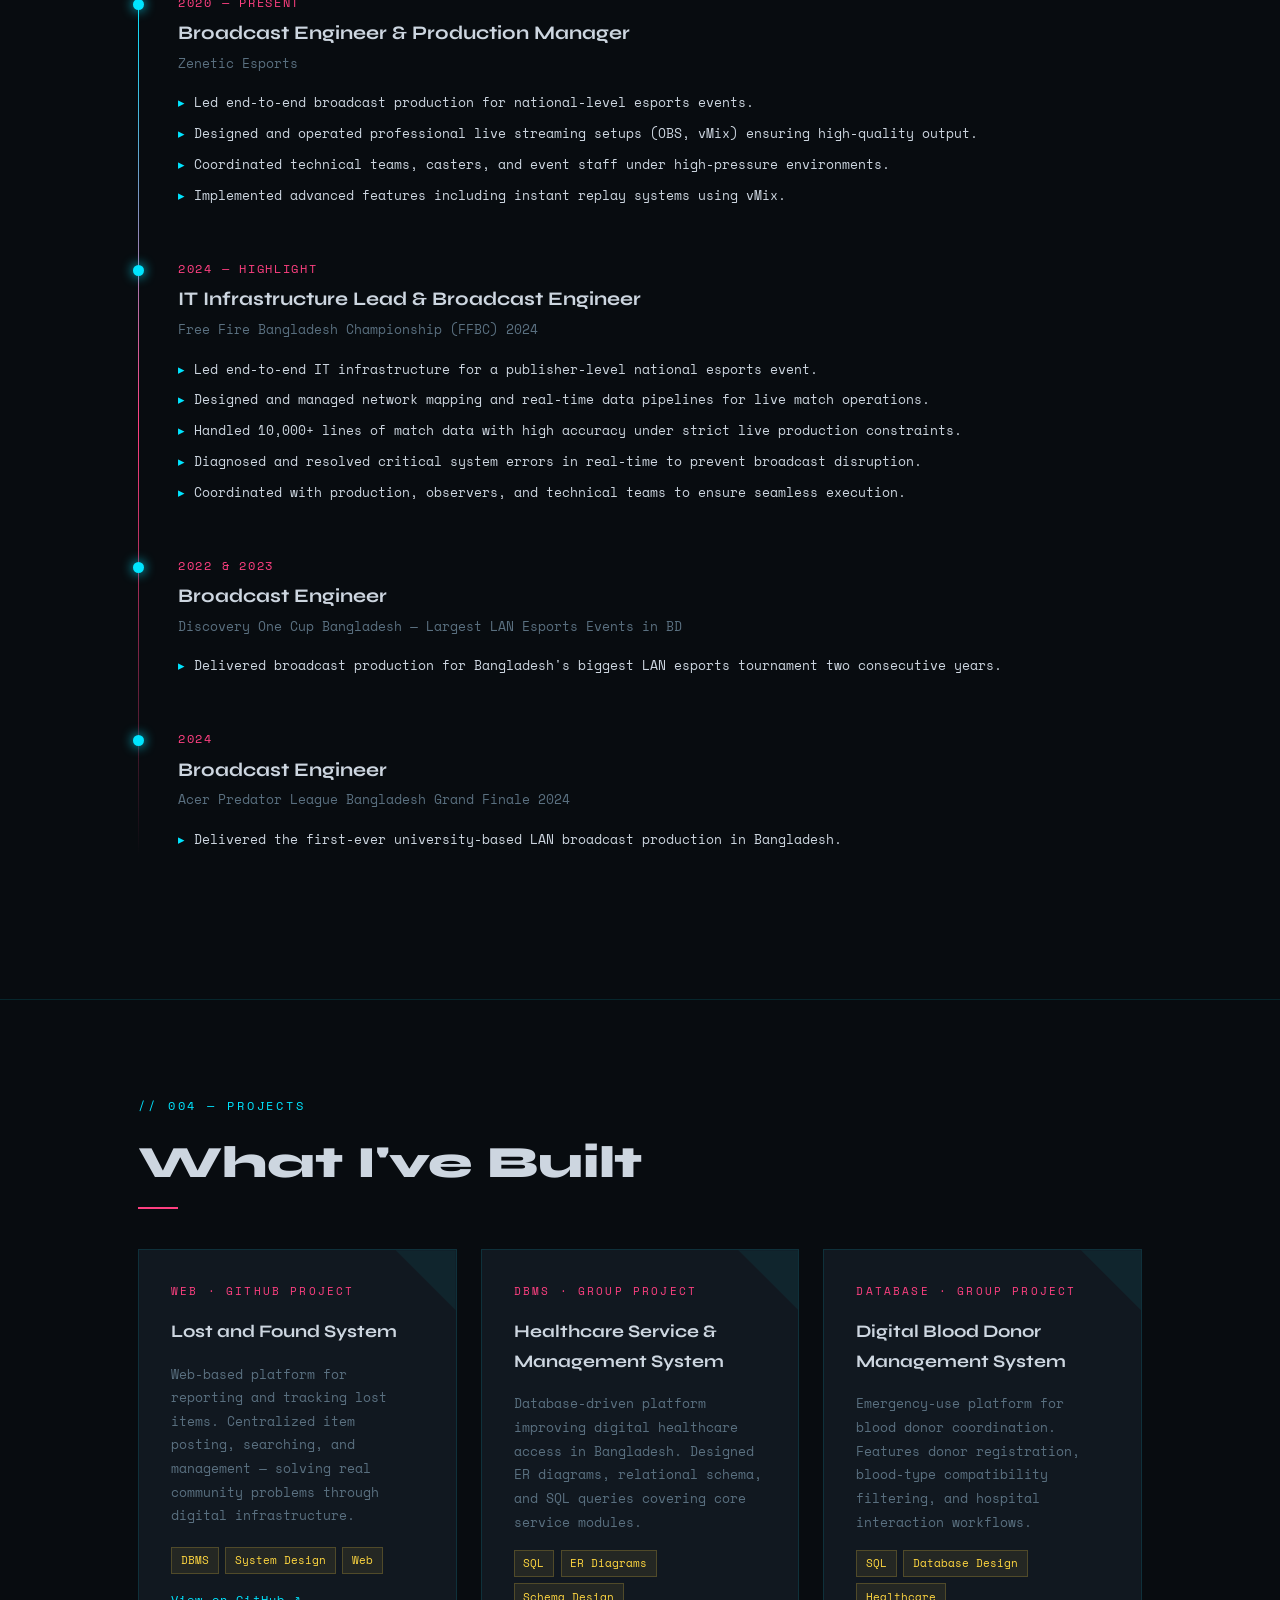
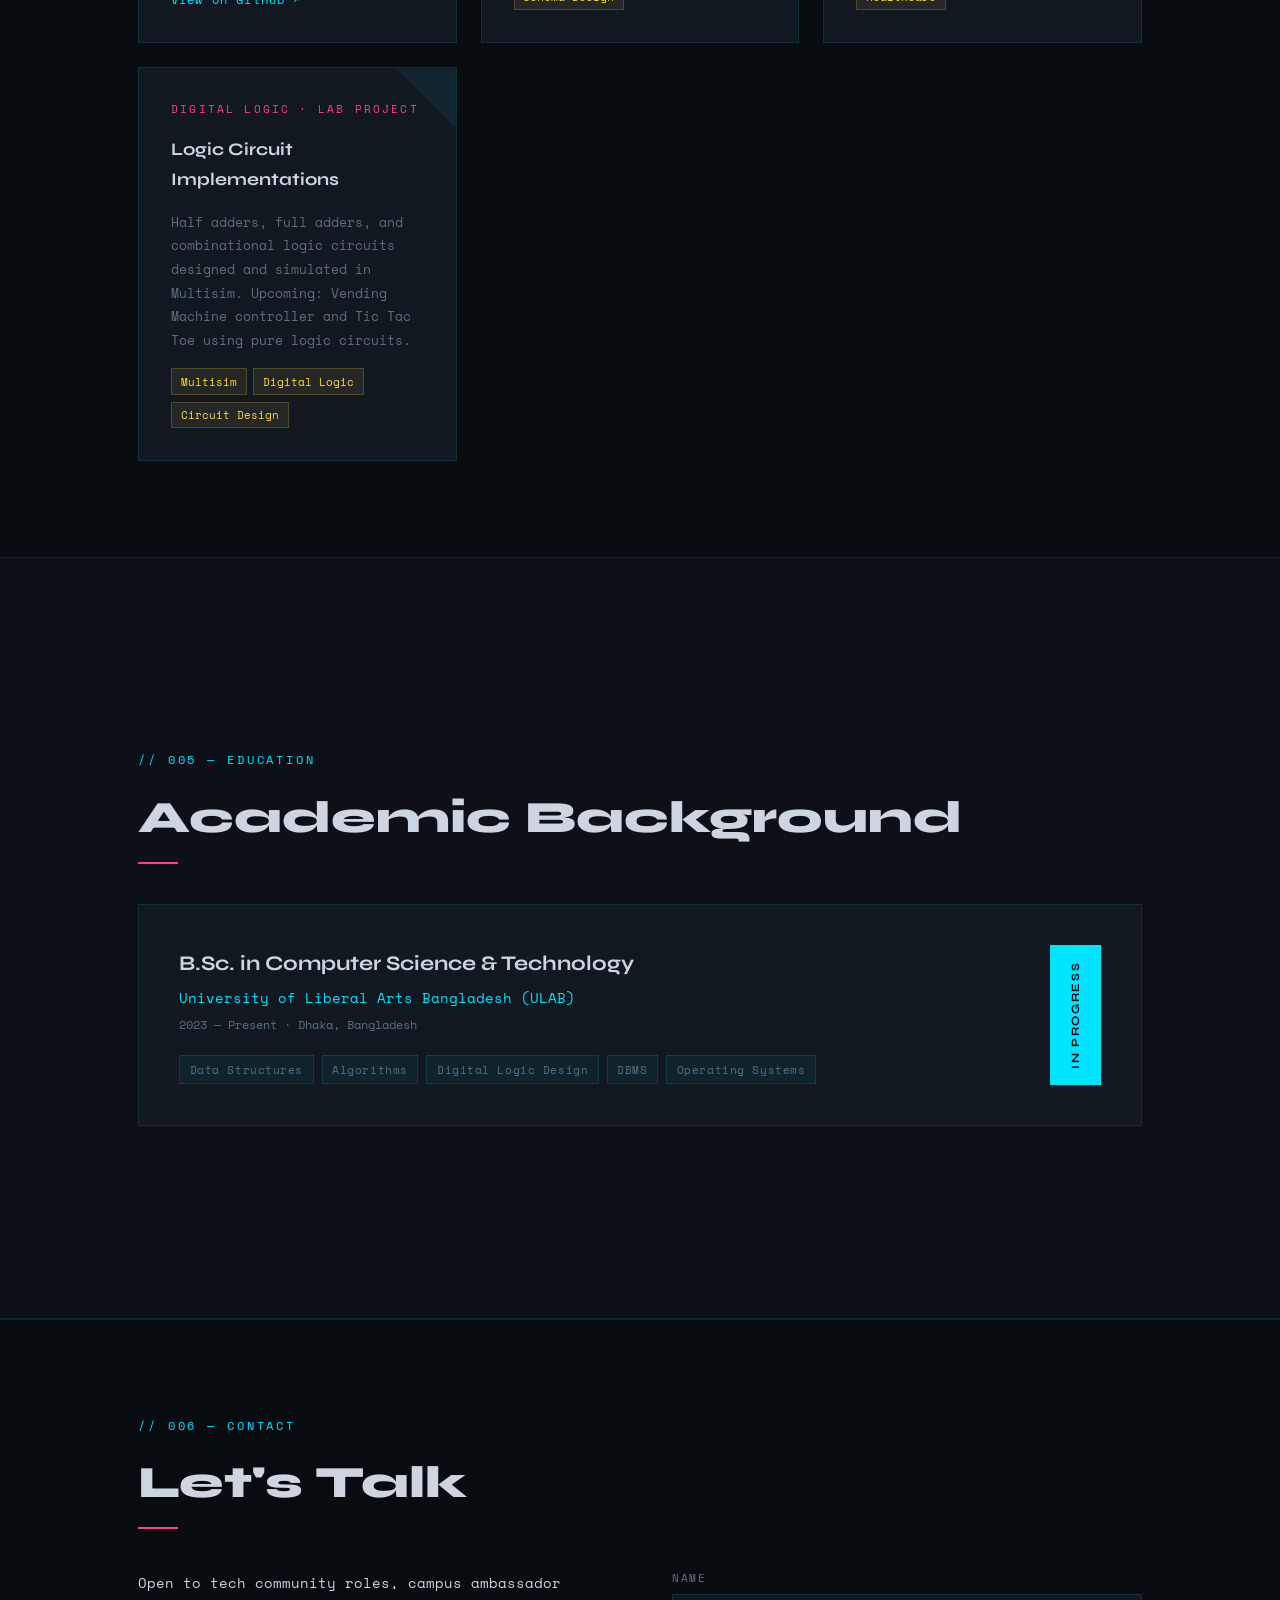
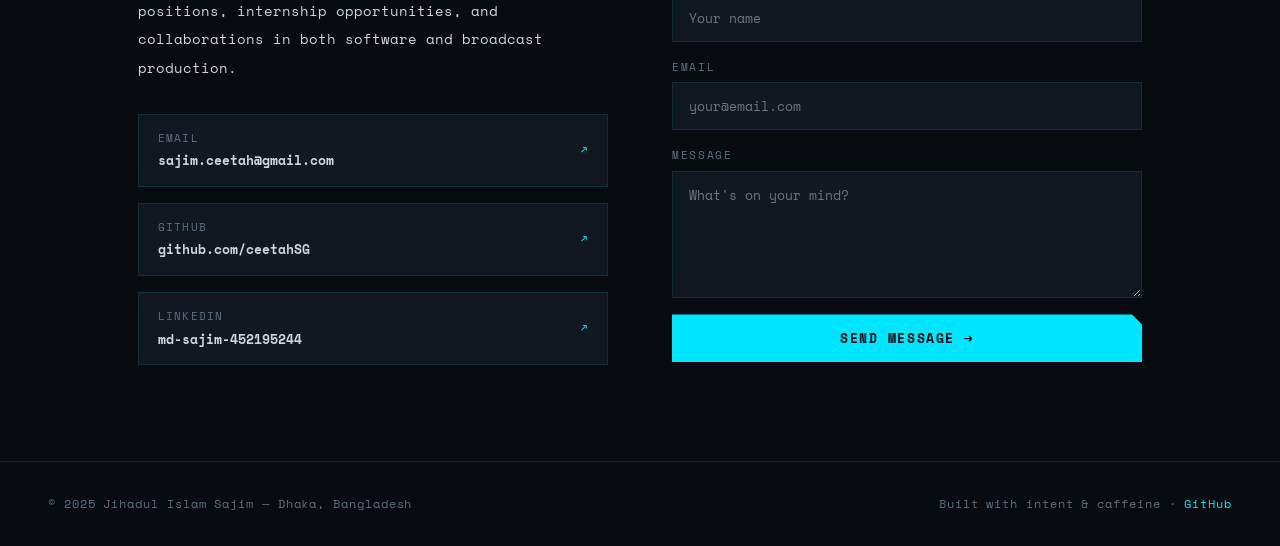
==== commit 3421f529: "added photo" ====
--- a/index.html
+++ b/index.html
@@ -1,5 +1,5 @@
 <!DOCTYPE html>
-<html lang="en">
+<html lang="en" data-theme="dark">
 
 <head>
   <meta charset="UTF-8" />
@@ -10,7 +10,8 @@
     href="https://fonts.googleapis.com/css2?family=Space+Mono:ital,wght@0,400;0,700;1,400&family=Syne:wght@400;700;800&display=swap"
     rel="stylesheet" />
   <style>
-    :root {
+    /* ── THEME VARS ── */
+    [data-theme="dark"] {
       --bg: #080c10;
       --bg2: #0d1117;
       --bg3: #141b24;
@@ -21,8 +22,27 @@
       --txt: #cdd6e0;
       --txt-dim: #5a7080;
       --border: rgba(0, 229, 255, 0.12);
-      --font-head: 'Syne', sans-serif;
-      --font-mono: 'Space Mono', monospace;
+      --nav-bg: rgba(8, 12, 16, 0.88);
+      --scanline: rgba(0, 229, 255, 0.015);
+      --toggle-bg: #111820;
+      --toggle-icon: "☀️";
+    }
+
+    [data-theme="light"] {
+      --bg: #f0f4f8;
+      --bg2: #e4eaf2;
+      --bg3: #d8e2ee;
+      --card: #ffffff;
+      --neon: #0077aa;
+      --neon2: #d6005e;
+      --accent: #b07800;
+      --txt: #1a2535;
+      --txt-dim: #6b7c93;
+      --border: rgba(0, 120, 170, 0.18);
+      --nav-bg: rgba(240, 244, 248, 0.92);
+      --scanline: transparent;
+      --toggle-bg: #e4eaf2;
+      --toggle-icon: "🌙";
     }
 
     *,
@@ -40,23 +60,40 @@
     body {
       background: var(--bg);
       color: var(--txt);
-      font-family: var(--font-mono);
+      font-family: 'Space Mono', monospace;
       line-height: 1.7;
       overflow-x: hidden;
-    }
-
-    /* ── SCAN-LINE OVERLAY ── */
+      transition: background 0.35s, color 0.35s;
+    }
+
     body::before {
       content: '';
       position: fixed;
       inset: 0;
-      background: repeating-linear-gradient(0deg,
-          transparent,
-          transparent 2px,
-          rgba(0, 229, 255, 0.015) 2px,
-          rgba(0, 229, 255, 0.015) 4px);
+      background: repeating-linear-gradient(0deg, transparent, transparent 2px, var(--scanline) 2px, var(--scanline) 4px);
       pointer-events: none;
       z-index: 9999;
+    }
+
+    /* ── THEME TOGGLE ── */
+    .theme-toggle {
+      background: var(--toggle-bg);
+      border: 1px solid var(--border);
+      color: var(--txt);
+      font-size: 1rem;
+      width: 38px;
+      height: 38px;
+      display: flex;
+      align-items: center;
+      justify-content: center;
+      cursor: pointer;
+      border-radius: 0;
+      transition: border-color 0.2s, background 0.2s;
+      flex-shrink: 0;
+    }
+
+    .theme-toggle:hover {
+      border-color: var(--neon);
     }
 
     /* ── NAV ── */
@@ -69,19 +106,26 @@
       display: flex;
       justify-content: space-between;
       align-items: center;
-      padding: 1.2rem 3rem;
-      background: rgba(8, 12, 16, 0.85);
+      padding: 1.1rem 3rem;
+      background: var(--nav-bg);
       backdrop-filter: blur(12px);
       border-bottom: 1px solid var(--border);
+      transition: background 0.35s;
     }
 
     .nav-logo {
-      font-family: var(--font-head);
+      font-family: 'Syne', sans-serif;
       font-weight: 800;
       font-size: 1.1rem;
       color: var(--neon);
       letter-spacing: 0.04em;
       text-decoration: none;
+    }
+
+    .nav-right {
+      display: flex;
+      align-items: center;
+      gap: 2rem;
     }
 
     .nav-links {
@@ -105,10 +149,11 @@
 
     /* ── HERO ── */
     #hero {
+      height: 100svh;
       min-height: 100vh;
       display: flex;
       align-items: center;
-      padding: 8rem 3rem 4rem;
+      padding: 0 4rem;
       position: relative;
       overflow: hidden;
     }
@@ -116,9 +161,7 @@
     .hero-grid-bg {
       position: absolute;
       inset: 0;
-      background-image:
-        linear-gradient(rgba(0, 229, 255, 0.04) 1px, transparent 1px),
-        linear-gradient(90deg, rgba(0, 229, 255, 0.04) 1px, transparent 1px);
+      background-image: linear-gradient(var(--border) 1px, transparent 1px), linear-gradient(90deg, var(--border) 1px, transparent 1px);
       background-size: 60px 60px;
       z-index: 0;
     }
@@ -150,20 +193,29 @@
       0%,
       100% {
         transform: scale(1);
-        opacity: 1;
+        opacity: 1
       }
 
       50% {
         transform: scale(1.1);
-        opacity: 0.7;
-      }
-    }
-
-    .hero-content {
+        opacity: 0.7
+      }
+    }
+
+    .hero-inner {
       position: relative;
       z-index: 1;
-      max-width: 800px;
-    }
+      display: grid;
+      grid-template-columns: 1fr auto;
+      gap: 4rem;
+      align-items: center;
+      width: 100%;
+      max-width: 1100px;
+      margin: 0 auto;
+      padding-top: 4rem;
+    }
+
+    .hero-content {}
 
     .hero-tag {
       display: inline-block;
@@ -179,8 +231,8 @@
     }
 
     .hero-name {
-      font-family: var(--font-head);
-      font-size: clamp(2.8rem, 7vw, 5.5rem);
+      font-family: 'Syne', sans-serif;
+      font-size: clamp(2.6rem, 6vw, 5rem);
       font-weight: 800;
       line-height: 1.05;
       margin-bottom: 1rem;
@@ -193,7 +245,7 @@
     }
 
     .hero-role {
-      font-size: 0.9rem;
+      font-size: 0.85rem;
       letter-spacing: 0.1em;
       color: var(--txt-dim);
       margin-bottom: 2rem;
@@ -207,8 +259,8 @@
     }
 
     .hero-desc {
-      font-size: 0.88rem;
-      max-width: 520px;
+      font-size: 0.86rem;
+      max-width: 480px;
       color: var(--txt);
       line-height: 1.9;
       margin-bottom: 2.5rem;
@@ -224,11 +276,67 @@
       opacity: 0;
     }
 
+    /* ── PHOTO ── */
+    .hero-photo-wrap {
+      position: relative;
+      z-index: 1;
+      animation: fadeUp 0.8s 0.2s ease forwards;
+      opacity: 0;
+      flex-shrink: 0;
+    }
+
+    .hero-photo-frame {
+      width: 320px;
+      height: 420px;
+      position: relative;
+    }
+
+    .hero-photo-frame::before {
+      content: '';
+      position: absolute;
+      top: 12px;
+      left: 12px;
+      right: -12px;
+      bottom: -12px;
+      border: 2px solid var(--neon2);
+      z-index: 0;
+      transition: border-color 0.3s;
+    }
+
+    .hero-photo-frame::after {
+      content: '';
+      position: absolute;
+      top: -12px;
+      right: 12px;
+      left: -12px;
+      bottom: 12px;
+      border: 1px solid rgba(0, 229, 255, 0.3);
+      z-index: 0;
+    }
+
+    .hero-photo-frame img {
+      width: 100%;
+      height: 100%;
+      object-fit: cover;
+      object-position: top center;
+      display: block;
+      position: relative;
+      z-index: 1;
+      filter: grayscale(15%) contrast(1.05);
+      transition: filter 0.3s;
+      clip-path: polygon(0 0, calc(100% - 14px) 0, 100% 14px, 100% 100%, 0 100%);
+    }
+
+    .hero-photo-frame:hover img {
+      filter: grayscale(0%) contrast(1.1);
+    }
+
+    /* ── BUTTONS ── */
     .btn-primary {
       background: var(--neon);
       color: var(--bg);
       padding: 0.75rem 2rem;
-      font-family: var(--font-mono);
+      font-family: 'Space Mono', monospace;
       font-size: 0.8rem;
       font-weight: 700;
       letter-spacing: 0.1em;
@@ -238,6 +346,7 @@
       cursor: pointer;
       transition: transform 0.2s, box-shadow 0.2s;
       clip-path: polygon(0 0, calc(100% - 10px) 0, 100% 10px, 100% 100%, 0 100%);
+      display: inline-block;
     }
 
     .btn-primary:hover {
@@ -249,13 +358,14 @@
       background: transparent;
       color: var(--neon);
       padding: 0.75rem 2rem;
-      font-family: var(--font-mono);
+      font-family: 'Space Mono', monospace;
       font-size: 0.8rem;
       letter-spacing: 0.1em;
       text-transform: uppercase;
       text-decoration: none;
       border: 1px solid rgba(0, 229, 255, 0.4);
       transition: border-color 0.2s, background 0.2s;
+      display: inline-block;
       clip-path: polygon(0 0, calc(100% - 10px) 0, 100% 10px, 100% 100%, 0 100%);
     }
 
@@ -265,7 +375,7 @@
     }
 
     /* ── SECTIONS ── */
-    section {
+    .sec {
       padding: 6rem 3rem;
       max-width: 1100px;
       margin: 0 auto;
@@ -280,7 +390,7 @@
     }
 
     .section-title {
-      font-family: var(--font-head);
+      font-family: 'Syne', sans-serif;
       font-size: clamp(1.8rem, 4vw, 2.8rem);
       font-weight: 800;
       margin-bottom: 3rem;
@@ -299,10 +409,6 @@
     }
 
     /* ── ABOUT ── */
-    #about {
-      border-top: 1px solid var(--border);
-    }
-
     .about-grid {
       display: grid;
       grid-template-columns: 1fr 1fr;
@@ -329,6 +435,7 @@
       padding: 1.4rem;
       position: relative;
       overflow: hidden;
+      transition: background 0.35s, border-color 0.35s;
     }
 
     .stat-card::before {
@@ -342,7 +449,7 @@
     }
 
     .stat-num {
-      font-family: var(--font-head);
+      font-family: 'Syne', sans-serif;
       font-size: 2.2rem;
       font-weight: 800;
       color: var(--neon);
@@ -358,15 +465,12 @@
     }
 
     /* ── SKILLS ── */
-    #skills {
+    .skills-section {
       background: var(--bg2);
       border-top: 1px solid var(--border);
       border-bottom: 1px solid var(--border);
-    }
-
-    #skills>div {
-      max-width: 1100px;
-      margin: 0 auto;
+      padding: 6rem 0;
+      transition: background 0.35s;
     }
 
     .skills-grid {
@@ -379,7 +483,7 @@
       background: var(--card);
       border: 1px solid var(--border);
       padding: 1.8rem;
-      transition: border-color 0.3s, transform 0.3s;
+      transition: border-color 0.3s, transform 0.3s, background 0.35s;
     }
 
     .skill-group:hover {
@@ -388,7 +492,7 @@
     }
 
     .skill-group-title {
-      font-family: var(--font-head);
+      font-family: 'Syne', sans-serif;
       font-size: 0.85rem;
       font-weight: 700;
       letter-spacing: 0.1em;
@@ -398,10 +502,6 @@
       display: flex;
       align-items: center;
       gap: 0.6rem;
-    }
-
-    .skill-group-title .icon {
-      font-size: 1.1rem;
     }
 
     .skill-tags {
@@ -425,10 +525,6 @@
     }
 
     /* ── EXPERIENCE ── */
-    #experience {
-      border-top: 1px solid var(--border);
-    }
-
     .exp-timeline {
       position: relative;
     }
@@ -478,7 +574,7 @@
     }
 
     .exp-title {
-      font-family: var(--font-head);
+      font-family: 'Syne', sans-serif;
       font-size: 1.2rem;
       font-weight: 700;
       margin-bottom: 0.2rem;
@@ -497,8 +593,7 @@
     .exp-bullets li {
       font-size: 0.84rem;
       color: var(--txt);
-      padding: 0.25rem 0;
-      padding-left: 1rem;
+      padding: 0.25rem 0 0.25rem 1rem;
       position: relative;
     }
 
@@ -509,7 +604,7 @@
       color: var(--neon);
     }
 
-    /* ── EVENTS MARQUEE ── */
+    /* ── MARQUEE ── */
     .events-strip {
       background: var(--bg3);
       border-top: 1px solid var(--border);
@@ -517,6 +612,7 @@
       padding: 1.2rem 0;
       overflow: hidden;
       white-space: nowrap;
+      transition: background 0.35s;
     }
 
     .events-track {
@@ -542,19 +638,15 @@
 
     @keyframes marquee {
       from {
-        transform: translateX(0);
+        transform: translateX(0)
       }
 
       to {
-        transform: translateX(-50%);
+        transform: translateX(-50%)
       }
     }
 
     /* ── PROJECTS ── */
-    #projects {
-      border-top: 1px solid var(--border);
-    }
-
     .projects-grid {
       display: grid;
       grid-template-columns: repeat(auto-fit, minmax(300px, 1fr));
@@ -568,7 +660,7 @@
       display: flex;
       flex-direction: column;
       gap: 1rem;
-      transition: border-color 0.3s, transform 0.3s;
+      transition: border-color 0.3s, transform 0.3s, background 0.35s;
       position: relative;
       overflow: hidden;
     }
@@ -603,10 +695,9 @@
     }
 
     .project-name {
-      font-family: var(--font-head);
+      font-family: 'Syne', sans-serif;
       font-size: 1.1rem;
       font-weight: 700;
-      color: #fff;
     }
 
     .project-desc {
@@ -630,16 +721,27 @@
       color: var(--accent);
     }
 
+    .project-link {
+      font-size: 0.72rem;
+      color: var(--neon);
+      text-decoration: none;
+      letter-spacing: 0.1em;
+      border-bottom: 1px solid transparent;
+      transition: border-color 0.2s;
+      align-self: flex-start;
+    }
+
+    .project-link:hover {
+      border-color: var(--neon);
+    }
+
     /* ── EDUCATION ── */
-    #education {
+    .edu-section {
       background: var(--bg2);
       border-top: 1px solid var(--border);
       border-bottom: 1px solid var(--border);
-    }
-
-    #education>div {
-      max-width: 1100px;
-      margin: 0 auto;
+      padding: 6rem 0;
+      transition: background 0.35s;
     }
 
     .edu-card {
@@ -650,10 +752,11 @@
       grid-template-columns: 1fr auto;
       gap: 2rem;
       align-items: center;
+      transition: background 0.35s;
     }
 
     .edu-degree {
-      font-family: var(--font-head);
+      font-family: 'Syne', sans-serif;
       font-size: 1.3rem;
       font-weight: 700;
       margin-bottom: 0.3rem;
@@ -687,7 +790,7 @@
     }
 
     .edu-badge {
-      font-family: var(--font-head);
+      font-family: 'Syne', sans-serif;
       font-size: 0.7rem;
       font-weight: 700;
       letter-spacing: 0.15em;
@@ -705,10 +808,6 @@
     }
 
     /* ── CONTACT ── */
-    #contact {
-      border-top: 1px solid var(--border);
-    }
-
     .contact-grid {
       display: grid;
       grid-template-columns: 1fr 1fr;
@@ -739,7 +838,7 @@
       padding: 0.9rem 1.2rem;
       background: var(--card);
       border: 1px solid var(--border);
-      transition: border-color 0.2s, color 0.2s;
+      transition: border-color 0.2s, color 0.2s, background 0.35s;
     }
 
     .contact-link:hover {
@@ -747,7 +846,7 @@
       color: var(--neon);
     }
 
-    .contact-link .cl-label {
+    .cl-label {
       font-size: 0.68rem;
       color: var(--txt-dim);
       letter-spacing: 0.1em;
@@ -756,11 +855,11 @@
       margin-bottom: 0.1rem;
     }
 
-    .contact-link .cl-val {
+    .cl-val {
       font-weight: 700;
     }
 
-    .contact-link .cl-arrow {
+    .cl-arrow {
       margin-left: auto;
       color: var(--neon);
     }
@@ -789,11 +888,11 @@
       background: var(--card);
       border: 1px solid var(--border);
       color: var(--txt);
-      font-family: var(--font-mono);
+      font-family: 'Space Mono', monospace;
       font-size: 0.82rem;
       padding: 0.8rem 1rem;
       outline: none;
-      transition: border-color 0.2s;
+      transition: border-color 0.2s, background 0.35s;
       resize: vertical;
     }
 
@@ -806,7 +905,7 @@
       background: var(--neon);
       color: var(--bg);
       border: none;
-      font-family: var(--font-mono);
+      font-family: 'Space Mono', monospace;
       font-size: 0.8rem;
       font-weight: 700;
       letter-spacing: 0.12em;
@@ -831,6 +930,7 @@
       font-size: 0.72rem;
       color: var(--txt-dim);
       letter-spacing: 0.08em;
+      transition: border-color 0.35s;
     }
 
     footer a {
@@ -842,51 +942,316 @@
     @keyframes fadeUp {
       from {
         opacity: 0;
-        transform: translateY(24px);
+        transform: translateY(24px)
       }
 
       to {
         opacity: 1;
-        transform: translateY(0);
-      }
+        transform: translateY(0)
+      }
+    }
+
+    /* ── HAMBURGER ── */
+    .hamburger {
+      display: none;
+      flex-direction: column;
+      justify-content: center;
+      gap: 5px;
+      background: none;
+      border: none;
+      cursor: pointer;
+      padding: 4px;
+    }
+
+    .hamburger span {
+      display: block;
+      width: 22px;
+      height: 2px;
+      background: var(--neon);
+      transition: all 0.3s;
+    }
+
+    .hamburger.open span:nth-child(1) {
+      transform: translateY(7px) rotate(45deg);
+    }
+
+    .hamburger.open span:nth-child(2) {
+      opacity: 0;
+    }
+
+    .hamburger.open span:nth-child(3) {
+      transform: translateY(-7px) rotate(-45deg);
+    }
+
+    /* mobile drawer */
+    .mobile-menu {
+      display: none;
+      position: fixed;
+      top: 0;
+      left: 0;
+      right: 0;
+      bottom: 0;
+      background: var(--bg);
+      z-index: 99;
+      flex-direction: column;
+      align-items: center;
+      justify-content: center;
+      gap: 2.5rem;
+    }
+
+    .mobile-menu.open {
+      display: flex;
+    }
+
+    .mobile-menu a {
+      font-family: 'Syne', sans-serif;
+      font-size: 2rem;
+      font-weight: 800;
+      color: var(--txt);
+      text-decoration: none;
+      letter-spacing: 0.08em;
+      text-transform: uppercase;
+      transition: color 0.2s;
+    }
+
+    .mobile-menu a:hover {
+      color: var(--neon);
+    }
+
+    .mobile-close {
+      position: absolute;
+      top: 1.2rem;
+      right: 1.5rem;
+      background: none;
+      border: none;
+      color: var(--txt-dim);
+      font-size: 1.8rem;
+      cursor: pointer;
+      line-height: 1;
     }
 
     /* ── RESPONSIVE ── */
-    @media (max-width: 768px) {
-      nav {
-        padding: 1rem 1.5rem;
-      }
-
-      .nav-links {
-        gap: 1.2rem;
-      }
-
+
+    /* Tablet landscape */
+    @media (max-width: 1100px) {
+      .hero-inner {
+        gap: 2.5rem;
+        max-width: 100%;
+      }
+
+      .hero-photo-frame {
+        width: 270px;
+        height: 360px;
+      }
+
+      .sec {
+        padding: 5rem 2rem;
+      }
+
+      .skills-section .sec,
+      .edu-section .sec {
+        padding: 5rem 2rem;
+      }
+    }
+
+    /* Tablet portrait */
+    @media (max-width: 900px) {
       #hero {
-        padding: 7rem 1.5rem 3rem;
-      }
-
-      section {
-        padding: 4rem 1.5rem;
-      }
-
-      .about-grid,
+        height: auto;
+        min-height: 100svh;
+        padding: 7rem 2rem 4rem;
+      }
+
+      .hero-inner {
+        grid-template-columns: 1fr;
+        grid-template-rows: auto auto;
+        gap: 2rem;
+        text-align: center;
+      }
+
+      .hero-content {
+        order: 2;
+      }
+
+      .hero-photo-wrap {
+        order: 1;
+        display: flex;
+        justify-content: center;
+      }
+
+      .hero-photo-frame {
+        width: 160px;
+        height: 190px;
+      }
+
+      .hero-desc {
+        max-width: 100%;
+        margin-left: auto;
+        margin-right: auto;
+      }
+
+      .hero-ctas {
+        justify-content: center;
+      }
+
+      .hero-tag {
+        margin-left: auto;
+        margin-right: auto;
+      }
+
+      .about-grid {
+        grid-template-columns: 1fr;
+        gap: 2.5rem;
+      }
+
       .contact-grid {
         grid-template-columns: 1fr;
-        gap: 2rem;
+        gap: 2.5rem;
+      }
+    }
+
+    /* Mobile */
+    @media (max-width: 640px) {
+      nav {
+        padding: 0.9rem 1.2rem;
+      }
+
+      .nav-links {
+        display: none;
+      }
+
+      .hamburger {
+        display: flex;
+      }
+
+      #hero {
+        height: 100svh;
+        min-height: 100svh;
+        padding: 5.5rem 1.2rem 2rem;
+        justify-content: center;
+      }
+
+      .hero-inner {
+        gap: 1.5rem;
+      }
+
+      .hero-photo-frame {
+        width: 130px;
+        height: 155px;
+      }
+
+      .hero-photo-frame::before {
+        top: 8px;
+        left: 8px;
+        right: -8px;
+        bottom: -8px;
+      }
+
+      .hero-photo-frame::after {
+        top: -8px;
+        right: 8px;
+        left: -8px;
+        bottom: 8px;
+      }
+
+      .hero-name {
+        font-size: clamp(2rem, 10vw, 3rem);
+      }
+
+      .hero-role {
+        font-size: 0.72rem;
+      }
+
+      .hero-desc {
+        font-size: 0.78rem;
+        line-height: 1.8;
+      }
+
+      .btn-primary,
+      .btn-ghost {
+        padding: 0.65rem 1.3rem;
+        font-size: 0.72rem;
+      }
+
+      .sec {
+        padding: 3.5rem 1.2rem;
+      }
+
+      .skills-section,
+      .edu-section {
+        padding: 0;
+      }
+
+      .skills-section .sec,
+      .edu-section .sec {
+        padding: 3.5rem 1.2rem;
+      }
+
+      .about-stat-grid {
+        grid-template-columns: 1fr 1fr;
+        gap: 0.8rem;
+      }
+
+      .stat-num {
+        font-size: 1.7rem;
+      }
+
+      .skills-grid {
+        grid-template-columns: 1fr;
+      }
+
+      .projects-grid {
+        grid-template-columns: 1fr;
       }
 
       .edu-card {
         grid-template-columns: 1fr;
+        padding: 1.5rem;
       }
 
       .edu-badge {
         display: none;
       }
 
+      .contact-link {
+        flex-wrap: wrap;
+      }
+
       footer {
         flex-direction: column;
-        gap: 1rem;
+        gap: 0.8rem;
         text-align: center;
+        padding: 1.5rem 1.2rem;
+      }
+
+      .events-strip {
+        padding: 0.9rem 0;
+      }
+
+      .event-pill {
+        font-size: 0.65rem;
+      }
+    }
+
+    /* Very small phones */
+    @media (max-width: 380px) {
+      .hero-name {
+        font-size: 1.8rem;
+      }
+
+      .hero-ctas {
+        flex-direction: column;
+        align-items: center;
+      }
+
+      .hero-ctas .btn-primary,
+      .hero-ctas .btn-ghost {
+        width: 100%;
+        text-align: center;
+      }
+
+      .nav-logo {
+        font-size: 0.95rem;
       }
     }
   </style>
@@ -896,152 +1261,158 @@
 
   <!-- NAV -->
   <nav>
-    <a class="nav-logo" href="#hero">SG_.</a>
-    <ul class="nav-links">
-      <li><a href="#about">About</a></li>
-      <li><a href="#skills">Skills</a></li>
-      <li><a href="#experience">Experience</a></li>
-      <li><a href="#projects">Projects</a></li>
-      <li><a href="#contact">Contact</a></li>
-    </ul>
+    <a class="nav-logo" href="#hero">ceetah_.</a>
+    <div class="nav-right">
+      <ul class="nav-links">
+        <li><a href="#about">About</a></li>
+        <li><a href="#skills">Skills</a></li>
+        <li><a href="#experience">Experience</a></li>
+        <li><a href="#projects">Projects</a></li>
+        <li><a href="#contact">Contact</a></li>
+      </ul>
+      <button class="theme-toggle" id="themeToggle" aria-label="Toggle theme">☀️</button>
+      <button class="hamburger" id="hamburger" aria-label="Open menu">
+        <span></span><span></span><span></span>
+      </button>
+    </div>
   </nav>
 
+  <!-- MOBILE MENU -->
+  <div class="mobile-menu" id="mobileMenu">
+    <button class="mobile-close" id="mobileClose">✕</button>
+    <a href="#about" class="mobile-nav-link">About</a>
+    <a href="#skills" class="mobile-nav-link">Skills</a>
+    <a href="#experience" class="mobile-nav-link">Experience</a>
+    <a href="#projects" class="mobile-nav-link">Projects</a>
+    <a href="#contact" class="mobile-nav-link">Contact</a>
+  </div>
+
   <!-- HERO -->
-  <section id="hero" style="padding: 8rem 3rem 4rem; max-width: none;">
+  <section id="hero">
     <div class="hero-grid-bg"></div>
     <div class="hero-glow"></div>
     <div class="hero-glow2"></div>
-    <div class="hero-content">
-      <span class="hero-tag">// Available for opportunities</span>
-      <h1 class="hero-name">Jihadul Islam<br /><span>Sajim</span></h1>
-      <p class="hero-role">
-        Broadcast Engineer<span class="dot">◆</span>CS Student<span class="dot">◆</span>Dhaka, Bangladesh
-      </p>
-      <p class="hero-desc">
-        Building at the intersection of live production and software engineering.
-        Chief broadcaster for Bangladesh's largest LAN events — now channeling that same precision into code.
-      </p>
-      <div class="hero-ctas">
-        <a href="#projects" class="btn-primary">View Work</a>
-        <a href="#contact" class="btn-ghost">Get in Touch</a>
-        <a href="https://github.com/ceetahSG" target="_blank" class="btn-ghost">GitHub ↗</a>
+    <div class="hero-inner">
+      <div class="hero-content">
+        <span class="hero-tag">// Available for opportunities</span>
+        <h1 class="hero-name">Jihadul Islam<br /><span>Sajim</span></h1>
+        <p class="hero-role">Broadcast Engineer<span class="dot">◆</span>CS Student<span class="dot">◆</span>Dhaka, BD
+        </p>
+        <p class="hero-desc">
+          Building at the intersection of live production and software engineering.
+          Chief broadcaster for Bangladesh's largest LAN events — now channeling
+          that same precision into code and community.
+        </p>
+        <div class="hero-ctas">
+          <a href="#projects" class="btn-primary">View Work</a>
+          <a href="#contact" class="btn-ghost">Get in Touch</a>
+          <a href="https://github.com/ceetahSG" target="_blank" class="btn-ghost">GitHub ↗</a>
+        </div>
+      </div>
+      <div class="hero-photo-wrap">
+        <div class="hero-photo-frame">
+          <img
+            src="[data-uri]"
+            alt="Jihadul Islam Sajim" />
+        </div>
       </div>
     </div>
   </section>
 
-  <!-- EVENTS MARQUEE -->
+  <!-- MARQUEE -->
   <div class="events-strip">
     <div class="events-track">
-      <span class="event-pill"><span class="dot">◆</span> Discovery One Cup BD 2022</span>
-      <span class="event-pill"><span class="dot">◆</span> Discovery One Cup BD 2023</span>
+      <span class="event-pill"><span class="dot">◆</span> FFBC 2024 — IT Infrastructure Lead</span>
+      <span class="event-pill"><span class="dot">◆</span> Discovery One Cup BD 2022 &amp; 2023</span>
       <span class="event-pill"><span class="dot">◆</span> Acer Predator League BD Grand Finale 2024</span>
       <span class="event-pill"><span class="dot">◆</span> EWU National Robofest 2024 – EA FC24</span>
-      <span class="event-pill"><span class="dot">◆</span> Zenetic Esports Productions</span>
       <span class="event-pill"><span class="dot">◆</span> First-ever University LAN Broadcast</span>
-      <span class="event-pill"><span class="dot">◆</span> Discovery One Cup BD 2022</span>
-      <span class="event-pill"><span class="dot">◆</span> Discovery One Cup BD 2023</span>
+      <span class="event-pill"><span class="dot">◆</span> Zenetic Esports Productions 2020–Present</span>
+      <span class="event-pill"><span class="dot">◆</span> FFBC 2024 — IT Infrastructure Lead</span>
+      <span class="event-pill"><span class="dot">◆</span> Discovery One Cup BD 2022 &amp; 2023</span>
       <span class="event-pill"><span class="dot">◆</span> Acer Predator League BD Grand Finale 2024</span>
       <span class="event-pill"><span class="dot">◆</span> EWU National Robofest 2024 – EA FC24</span>
-      <span class="event-pill"><span class="dot">◆</span> Zenetic Esports Productions</span>
       <span class="event-pill"><span class="dot">◆</span> First-ever University LAN Broadcast</span>
+      <span class="event-pill"><span class="dot">◆</span> Zenetic Esports Productions 2020–Present</span>
     </div>
   </div>
 
   <!-- ABOUT -->
-  <section id="about">
-    <p class="section-label">// 001 — About</p>
-    <h2 class="section-title">Who I Am</h2>
-    <div class="about-grid">
-      <div class="about-text">
-        <p>
-          I'm a B.Sc. Computer Science student at ULAB and a production-grade Broadcast Engineer who's been building —
-          and broadcasting — Bangladesh's biggest esports events since 2020.
-        </p>
-        <p>
-          Whether I'm running a live OBS/vMix pipeline for 1000+ audiences or designing a database schema for a
-          healthcare system,
-          I bring the same discipline: calm under pressure, obsessive attention to quality, and a drive to lead teams
-          well.
-        </p>
-        <p>
-          Currently grinding algorithms for ICPC Asia, deepening my C/C++ and problem-solving fundamentals, and actively
-          looking
-          for tech communities where I can both learn and contribute.
-        </p>
-      </div>
-      <div class="about-stat-grid">
-        <div class="stat-card">
-          <div class="stat-num">4+</div>
-          <div class="stat-label">Years Broadcasting</div>
-        </div>
-        <div class="stat-card">
-          <div class="stat-num">10+</div>
-          <div class="stat-label">Major Events</div>
-        </div>
-        <div class="stat-card">
-          <div class="stat-num">2</div>
-          <div class="stat-label">National Firsts</div>
-        </div>
-        <div class="stat-card">
-          <div class="stat-num">∞</div>
-          <div class="stat-label">Problems to Solve</div>
+  <div style="border-top:1px solid var(--border)">
+    <div class="sec" id="about">
+      <p class="section-label">// 001 — About</p>
+      <h2 class="section-title">Who I Am</h2>
+      <div class="about-grid">
+        <div class="about-text">
+          <p>I'm a B.Sc. Computer Science student at ULAB and a production-grade Broadcast Engineer who's been building
+            — and broadcasting — Bangladesh's biggest esports events since 2020.</p>
+          <p>Whether I'm running a live OBS/vMix pipeline for thousands of viewers or designing a database schema for a
+            healthcare system, I bring the same discipline: calm under pressure, obsessive attention to quality, and a
+            drive to lead teams well.</p>
+          <p>Currently grinding algorithms for ICPC Asia, deepening C/C++ fundamentals, and actively looking for tech
+            communities where I can both learn and contribute.</p>
+        </div>
+        <div class="about-stat-grid">
+          <div class="stat-card">
+            <div class="stat-num">6+</div>
+            <div class="stat-label">Years Broadcasting</div>
+          </div>
+          <div class="stat-card">
+            <div class="stat-num">15+</div>
+            <div class="stat-label">Major Events</div>
+          </div>
+          <div class="stat-card">
+            <div class="stat-num">10K+</div>
+            <div class="stat-label">Lines Match Data</div>
+          </div>
+          <div class="stat-card">
+            <div class="stat-num">∞</div>
+            <div class="stat-label">Problems to Solve</div>
+          </div>
         </div>
       </div>
     </div>
-  </section>
+  </div>
 
   <!-- SKILLS -->
-  <div id="skills"
-    style="padding: 6rem 0; border-top: 1px solid var(--border); border-bottom: 1px solid var(--border); background: var(--bg2);">
-    <div style="max-width:1100px; margin: 0 auto; padding: 0 3rem;">
+  <div class="skills-section">
+    <div class="sec" id="skills">
       <p class="section-label">// 002 — Skills</p>
       <h2 class="section-title">What I Work With</h2>
       <div class="skills-grid">
         <div class="skill-group">
-          <div class="skill-group-title"><span class="icon">📡</span> Broadcast & Production</div>
+          <div class="skill-group-title"><span>📡</span> Broadcast & Production</div>
           <div class="skill-tags">
-            <span class="skill-tag">OBS Studio</span>
-            <span class="skill-tag">vMix</span>
-            <span class="skill-tag">Audio Mixing</span>
-            <span class="skill-tag">Video Editing</span>
-            <span class="skill-tag">Live Streaming</span>
+            <span class="skill-tag">OBS Studio</span><span class="skill-tag">vMix</span>
+            <span class="skill-tag">Instant Replay Systems</span><span class="skill-tag">Audio Mixing</span>
+            <span class="skill-tag">Video Editing</span><span class="skill-tag">Live Streaming</span>
             <span class="skill-tag">Event Production</span>
-            <span class="skill-tag">Crew Coordination</span>
           </div>
         </div>
         <div class="skill-group">
-          <div class="skill-group-title"><span class="icon">💻</span> Programming</div>
+          <div class="skill-group-title"><span>💻</span> Programming</div>
           <div class="skill-tags">
-            <span class="skill-tag">C</span>
-            <span class="skill-tag">C++</span>
-            <span class="skill-tag">Java (Basics)</span>
-            <span class="skill-tag">SQL</span>
-            <span class="skill-tag">Problem Solving</span>
-            <span class="skill-tag">Codeforces</span>
+            <span class="skill-tag">C</span><span class="skill-tag">C++</span>
+            <span class="skill-tag">Java (Basics)</span><span class="skill-tag">SQL</span>
+            <span class="skill-tag">Problem Solving</span><span class="skill-tag">Codeforces</span>
             <span class="skill-tag">LeetCode</span>
           </div>
         </div>
         <div class="skill-group">
-          <div class="skill-group-title"><span class="icon">🗄️</span> Academic & Systems</div>
+          <div class="skill-group-title"><span>🗄️</span> Systems & Academic</div>
           <div class="skill-tags">
-            <span class="skill-tag">DBMS</span>
-            <span class="skill-tag">ER Diagrams</span>
-            <span class="skill-tag">Data Structures</span>
-            <span class="skill-tag">Algorithms</span>
-            <span class="skill-tag">Digital Logic</span>
+            <span class="skill-tag">DBMS</span><span class="skill-tag">ER Diagrams</span>
+            <span class="skill-tag">Data Structures</span><span class="skill-tag">Algorithms</span>
+            <span class="skill-tag">Network Mapping</span><span class="skill-tag">Digital Logic</span>
             <span class="skill-tag">Multisim</span>
-            <span class="skill-tag">OS Concepts</span>
           </div>
         </div>
         <div class="skill-group">
-          <div class="skill-group-title"><span class="icon">🤝</span> Leadership</div>
+          <div class="skill-group-title"><span>🤝</span> Leadership</div>
           <div class="skill-tags">
-            <span class="skill-tag">Team Coordination</span>
-            <span class="skill-tag">Event Management</span>
-            <span class="skill-tag">Community Building</span>
-            <span class="skill-tag">Strategic Planning</span>
-            <span class="skill-tag">Communication</span>
-            <span class="skill-tag">Mentoring</span>
+            <span class="skill-tag">Team Coordination</span><span class="skill-tag">Event Management</span>
+            <span class="skill-tag">Community Building</span><span class="skill-tag">Real-time Troubleshooting</span>
+            <span class="skill-tag">Strategic Planning</span><span class="skill-tag">Mentoring</span>
           </div>
         </div>
       </div>
@@ -1049,104 +1420,111 @@
   </div>
 
   <!-- EXPERIENCE -->
-  <section id="experience">
-    <p class="section-label">// 003 — Experience</p>
-    <h2 class="section-title">Where I've Worked</h2>
-    <div class="exp-timeline">
-      <div class="exp-item">
-        <div class="exp-year">2020 — Present</div>
-        <div class="exp-title">Broadcast Engineer & Production Manager</div>
-        <div class="exp-org">Zenetic Esports</div>
-        <ul class="exp-bullets">
-          <li>Operated large-scale broadcasting setups for national gaming tournaments.</li>
-          <li>Led technical crews ensuring high-quality live event delivery end-to-end.</li>
-          <li>Chief Broadcaster — Discovery One Cup Bangladesh 2022 & 2023 (largest LAN events in country).</li>
-          <li>Executed first-ever university LAN broadcast at Acer Predator League BD Grand Finale 2024.</li>
-          <li>Broadcasted Esports Rivals — EWU National Robofest 2024 (EA FC24).</li>
-          <li>Managed stream logistics, quality control, and event-stage workflow for multiple orgs.</li>
-        </ul>
+  <div style="border-top:1px solid var(--border)">
+    <div class="sec" id="experience">
+      <p class="section-label">// 003 — Experience</p>
+      <h2 class="section-title">Where I've Worked</h2>
+      <div class="exp-timeline">
+        <div class="exp-item">
+          <div class="exp-year">2020 — Present</div>
+          <div class="exp-title">Broadcast Engineer & Production Manager</div>
+          <div class="exp-org">Zenetic Esports</div>
+          <ul class="exp-bullets">
+            <li>Led end-to-end broadcast production for national-level esports events.</li>
+            <li>Designed and operated professional live streaming setups (OBS, vMix) ensuring high-quality output.</li>
+            <li>Coordinated technical teams, casters, and event staff under high-pressure environments.</li>
+            <li>Implemented advanced features including instant replay systems using vMix.</li>
+          </ul>
+        </div>
+        <div class="exp-item">
+          <div class="exp-year">2024 — Highlight</div>
+          <div class="exp-title">IT Infrastructure Lead & Broadcast Engineer</div>
+          <div class="exp-org">Free Fire Bangladesh Championship (FFBC) 2024</div>
+          <ul class="exp-bullets">
+            <li>Led end-to-end IT infrastructure for a publisher-level national esports event.</li>
+            <li>Designed and managed network mapping and real-time data pipelines for live match operations.</li>
+            <li>Handled 10,000+ lines of match data with high accuracy under strict live production constraints.</li>
+            <li>Diagnosed and resolved critical system errors in real-time to prevent broadcast disruption.</li>
+            <li>Coordinated with production, observers, and technical teams to ensure seamless execution.</li>
+          </ul>
+        </div>
+        <div class="exp-item">
+          <div class="exp-year">2022 &amp; 2023</div>
+          <div class="exp-title">Broadcast Engineer</div>
+          <div class="exp-org">Discovery One Cup Bangladesh — Largest LAN Esports Events in BD</div>
+          <ul class="exp-bullets">
+            <li>Delivered broadcast production for Bangladesh's biggest LAN esports tournament two consecutive years.
+            </li>
+          </ul>
+        </div>
+        <div class="exp-item">
+          <div class="exp-year">2024</div>
+          <div class="exp-title">Broadcast Engineer</div>
+          <div class="exp-org">Acer Predator League Bangladesh Grand Finale 2024</div>
+          <ul class="exp-bullets">
+            <li>Delivered the first-ever university-based LAN broadcast production in Bangladesh.</li>
+          </ul>
+        </div>
       </div>
     </div>
-  </section>
+  </div>
 
   <!-- PROJECTS -->
-  <section id="projects">
-    <p class="section-label">// 004 — Projects</p>
-    <h2 class="section-title">What I've Built</h2>
-    <div class="projects-grid">
-      <div class="project-card">
-        <div class="project-type">DBMS · Group Project</div>
-        <div class="project-name">Healthcare Service & Management System</div>
-        <div class="project-desc">
-          Database-driven platform aimed at improving digital healthcare access in Bangladesh.
-          Designed ER diagrams, relational schema, and SQL queries covering core service modules.
-        </div>
-        <div class="project-tags">
-          <span class="project-tag">SQL</span>
-          <span class="project-tag">ER Diagrams</span>
-          <span class="project-tag">Schema Design</span>
-          <span class="project-tag">DBMS</span>
-        </div>
-      </div>
-      <div class="project-card">
-        <div class="project-type">Database · Group Project</div>
-        <div class="project-name">Digital Blood Donor Management System</div>
-        <div class="project-desc">
-          Emergency-use platform for blood donor coordination. Features donor registration,
-          blood-type compatibility search, and hospital interaction workflows.
-        </div>
-        <div class="project-tags">
-          <span class="project-tag">SQL</span>
-          <span class="project-tag">Database Design</span>
-          <span class="project-tag">Hospital Integration</span>
-        </div>
-      </div>
-      <div class="project-card">
-        <div class="project-type">Digital Logic · Lab Project</div>
-        <div class="project-name">Logic Circuit Implementations</div>
-        <div class="project-desc">
-          Half adders, full adders, and combinational logic circuits designed and simulated in Multisim.
-          Upcoming: Vending Machine controller and Tic Tac Toe game using logic circuits.
-        </div>
-        <div class="project-tags">
-          <span class="project-tag">Multisim</span>
-          <span class="project-tag">Digital Logic</span>
-          <span class="project-tag">Circuit Design</span>
-        </div>
-      </div>
-      <div class="project-card">
-        <div class="project-type">Event · Production</div>
-        <div class="project-name">Discovery One Cup BD — Live Broadcast</div>
-        <div class="project-desc">
-          End-to-end production management for Bangladesh's largest LAN esports events (2022 & 2023).
-          Multi-camera setup, crew leadership, real-time quality control.
-        </div>
-        <div class="project-tags">
-          <span class="project-tag">OBS</span>
-          <span class="project-tag">vMix</span>
-          <span class="project-tag">Live Production</span>
-          <span class="project-tag">Crew Lead</span>
+  <div style="border-top:1px solid var(--border)">
+    <div class="sec" id="projects">
+      <p class="section-label">// 004 — Projects</p>
+      <h2 class="section-title">What I've Built</h2>
+      <div class="projects-grid">
+        <div class="project-card">
+          <div class="project-type">Web · GitHub Project</div>
+          <div class="project-name">Lost and Found System</div>
+          <div class="project-desc">Web-based platform for reporting and tracking lost items. Centralized item posting,
+            searching, and management — solving real community problems through digital infrastructure.</div>
+          <div class="project-tags"><span class="project-tag">DBMS</span><span class="project-tag">System
+              Design</span><span class="project-tag">Web</span></div>
+          <a href="https://github.com/ceetahSG" target="_blank" class="project-link">View on GitHub ↗</a>
+        </div>
+        <div class="project-card">
+          <div class="project-type">DBMS · Group Project</div>
+          <div class="project-name">Healthcare Service & Management System</div>
+          <div class="project-desc">Database-driven platform improving digital healthcare access in Bangladesh. Designed
+            ER diagrams, relational schema, and SQL queries covering core service modules.</div>
+          <div class="project-tags"><span class="project-tag">SQL</span><span class="project-tag">ER
+              Diagrams</span><span class="project-tag">Schema Design</span></div>
+        </div>
+        <div class="project-card">
+          <div class="project-type">Database · Group Project</div>
+          <div class="project-name">Digital Blood Donor Management System</div>
+          <div class="project-desc">Emergency-use platform for blood donor coordination. Features donor registration,
+            blood-type compatibility filtering, and hospital interaction workflows.</div>
+          <div class="project-tags"><span class="project-tag">SQL</span><span class="project-tag">Database
+              Design</span><span class="project-tag">Healthcare</span></div>
+        </div>
+        <div class="project-card">
+          <div class="project-type">Digital Logic · Lab Project</div>
+          <div class="project-name">Logic Circuit Implementations</div>
+          <div class="project-desc">Half adders, full adders, and combinational logic circuits designed and simulated in
+            Multisim. Upcoming: Vending Machine controller and Tic Tac Toe using pure logic circuits.</div>
+          <div class="project-tags"><span class="project-tag">Multisim</span><span class="project-tag">Digital
+              Logic</span><span class="project-tag">Circuit Design</span></div>
         </div>
       </div>
     </div>
-  </section>
+  </div>
 
   <!-- EDUCATION -->
-  <div id="education"
-    style="padding: 6rem 0; background: var(--bg2); border-top: 1px solid var(--border); border-bottom: 1px solid var(--border);">
-    <div style="max-width:1100px; margin: 0 auto; padding: 0 3rem;">
+  <div class="edu-section">
+    <div class="sec" id="education">
       <p class="section-label">// 005 — Education</p>
       <h2 class="section-title">Academic Background</h2>
       <div class="edu-card">
         <div>
           <div class="edu-degree">B.Sc. in Computer Science & Technology</div>
           <div class="edu-school">University of Liberal Arts Bangladesh (ULAB)</div>
-          <div class="edu-date">July 2023 — Present &nbsp;·&nbsp; Dhaka, Bangladesh</div>
+          <div class="edu-date">2023 — Present · Dhaka, Bangladesh</div>
           <div class="edu-courses">
-            <span class="edu-course">Data Structures</span>
-            <span class="edu-course">Algorithms</span>
-            <span class="edu-course">Digital Logic Design</span>
-            <span class="edu-course">DBMS</span>
+            <span class="edu-course">Data Structures</span><span class="edu-course">Algorithms</span>
+            <span class="edu-course">Digital Logic Design</span><span class="edu-course">DBMS</span>
             <span class="edu-course">Operating Systems</span>
           </div>
         </div>
@@ -1156,86 +1534,84 @@
   </div>
 
   <!-- CONTACT -->
-  <section id="contact">
-    <p class="section-label">// 006 — Contact</p>
-    <h2 class="section-title">Let's Talk</h2>
-    <div class="contact-grid">
-      <div>
-        <p class="contact-intro">
-          Open to tech community roles, campus ambassador positions, internship opportunities,
-          and collaborations in both software and broadcast production.
-        </p>
-        <div class="contact-links">
-          <a href="mailto:sajim.ceetah@gmail.com" class="contact-link">
-            <span>
-              <span class="cl-label">Email</span>
-              <span class="cl-val">sajim.ceetah@gmail.com</span>
-            </span>
-            <span class="cl-arrow">↗</span>
-          </a>
-          <a href="https://github.com/ceetahSG" target="_blank" class="contact-link">
-            <span>
-              <span class="cl-label">GitHub</span>
-              <span class="cl-val">github.com/ceetahSG</span>
-            </span>
-            <span class="cl-arrow">↗</span>
-          </a>
-          <a href="https://www.linkedin.com/in/md-sajim-452195244/" target="_blank" class="contact-link">
-            <span>
-              <span class="cl-label">LinkedIn</span>
-              <span class="cl-val">md-sajim-452195244</span>
-            </span>
-            <span class="cl-arrow">↗</span>
-          </a>
-        </div>
-      </div>
-      <div class="contact-form">
-        <div class="form-field">
-          <label>Name</label>
-          <input type="text" placeholder="Your name" />
-        </div>
-        <div class="form-field">
-          <label>Email</label>
-          <input type="email" placeholder="your@email.com" />
-        </div>
-        <div class="form-field">
-          <label>Message</label>
-          <textarea rows="5" placeholder="What's on your mind?"></textarea>
-        </div>
-        <button class="form-submit" onclick="alert('Thanks! Reach out directly at sajim.ceetah@gmail.com')">
-          Send Message →
-        </button>
+  <div style="border-top:1px solid var(--border)">
+    <div class="sec" id="contact">
+      <p class="section-label">// 006 — Contact</p>
+      <h2 class="section-title">Let's Talk</h2>
+      <div class="contact-grid">
+        <div>
+          <p class="contact-intro">Open to tech community roles, campus ambassador positions, internship opportunities,
+            and collaborations in both software and broadcast production.</p>
+          <div class="contact-links">
+            <a href="mailto:sajim.ceetah@gmail.com" class="contact-link">
+              <span><span class="cl-label">Email</span><span class="cl-val">sajim.ceetah@gmail.com</span></span>
+              <span class="cl-arrow">↗</span>
+            </a>
+            <a href="https://github.com/ceetahSG" target="_blank" class="contact-link">
+              <span><span class="cl-label">GitHub</span><span class="cl-val">github.com/ceetahSG</span></span>
+              <span class="cl-arrow">↗</span>
+            </a>
+            <a href="https://www.linkedin.com/in/md-sajim-452195244/" target="_blank" class="contact-link">
+              <span><span class="cl-label">LinkedIn</span><span class="cl-val">md-sajim-452195244</span></span>
+              <span class="cl-arrow">↗</span>
+            </a>
+          </div>
+        </div>
+        <div class="contact-form">
+          <div class="form-field"><label>Name</label><input type="text" placeholder="Your name" /></div>
+          <div class="form-field"><label>Email</label><input type="email" placeholder="your@email.com" /></div>
+          <div class="form-field"><label>Message</label><textarea rows="5"
+              placeholder="What's on your mind?"></textarea></div>
+          <button class="form-submit" onclick="alert('Thanks! Reach out directly at sajim.ceetah@gmail.com')">Send
+            Message →</button>
+        </div>
       </div>
     </div>
-  </section>
-
-  <!-- FOOTER -->
+  </div>
+
   <footer>
     <span>© 2025 Jihadul Islam Sajim — Dhaka, Bangladesh</span>
     <span>Built with intent &amp; caffeine · <a href="https://github.com/ceetahSG" target="_blank">GitHub</a></span>
   </footer>
 
   <script>
-    // Scroll reveal for exp items
+    // Hamburger
+    const ham = document.getElementById('hamburger');
+    const mMenu = document.getElementById('mobileMenu');
+    const mClose = document.getElementById('mobileClose');
+    function closeMenu() { ham.classList.remove('open'); mMenu.classList.remove('open'); document.body.style.overflow = ''; }
+    ham.addEventListener('click', () => {
+      ham.classList.toggle('open');
+      mMenu.classList.toggle('open');
+      document.body.style.overflow = mMenu.classList.contains('open') ? 'hidden' : '';
+    });
+    mClose.addEventListener('click', closeMenu);
+    document.querySelectorAll('.mobile-nav-link').forEach(a => a.addEventListener('click', closeMenu));
+
+    // Theme toggle
+    const toggle = document.getElementById('themeToggle');
+    const html = document.documentElement;
+    let dark = true;
+    toggle.addEventListener('click', () => {
+      dark = !dark;
+      html.setAttribute('data-theme', dark ? 'dark' : 'light');
+      toggle.textContent = dark ? '☀️' : '🌙';
+    });
+
+    // Scroll reveal
     const items = document.querySelectorAll('.exp-item');
-    const observer = new IntersectionObserver((entries) => {
-      entries.forEach(e => {
-        if (e.isIntersecting) e.target.classList.add('visible');
-      });
+    const obs = new IntersectionObserver(entries => {
+      entries.forEach(e => { if (e.isIntersecting) e.target.classList.add('visible'); });
     }, { threshold: 0.15 });
-    items.forEach(i => observer.observe(i));
-
-    // Smooth active nav link highlight
-    const sections = document.querySelectorAll('section, [id]');
+    items.forEach(i => obs.observe(i));
+
+    // Active nav
+    const sections = document.querySelectorAll('[id]');
     const navLinks = document.querySelectorAll('.nav-links a');
     window.addEventListener('scroll', () => {
-      let current = '';
-      sections.forEach(s => {
-        if (window.scrollY >= s.offsetTop - 120) current = s.id;
-      });
-      navLinks.forEach(a => {
-        a.style.color = a.getAttribute('href') === '#' + current ? 'var(--neon)' : '';
-      });
+      let cur = '';
+      sections.forEach(s => { if (window.scrollY >= s.offsetTop - 120) cur = s.id; });
+      navLinks.forEach(a => { a.style.color = a.getAttribute('href') === '#' + cur ? 'var(--neon)' : ''; });
     });
   </script>
 </body>
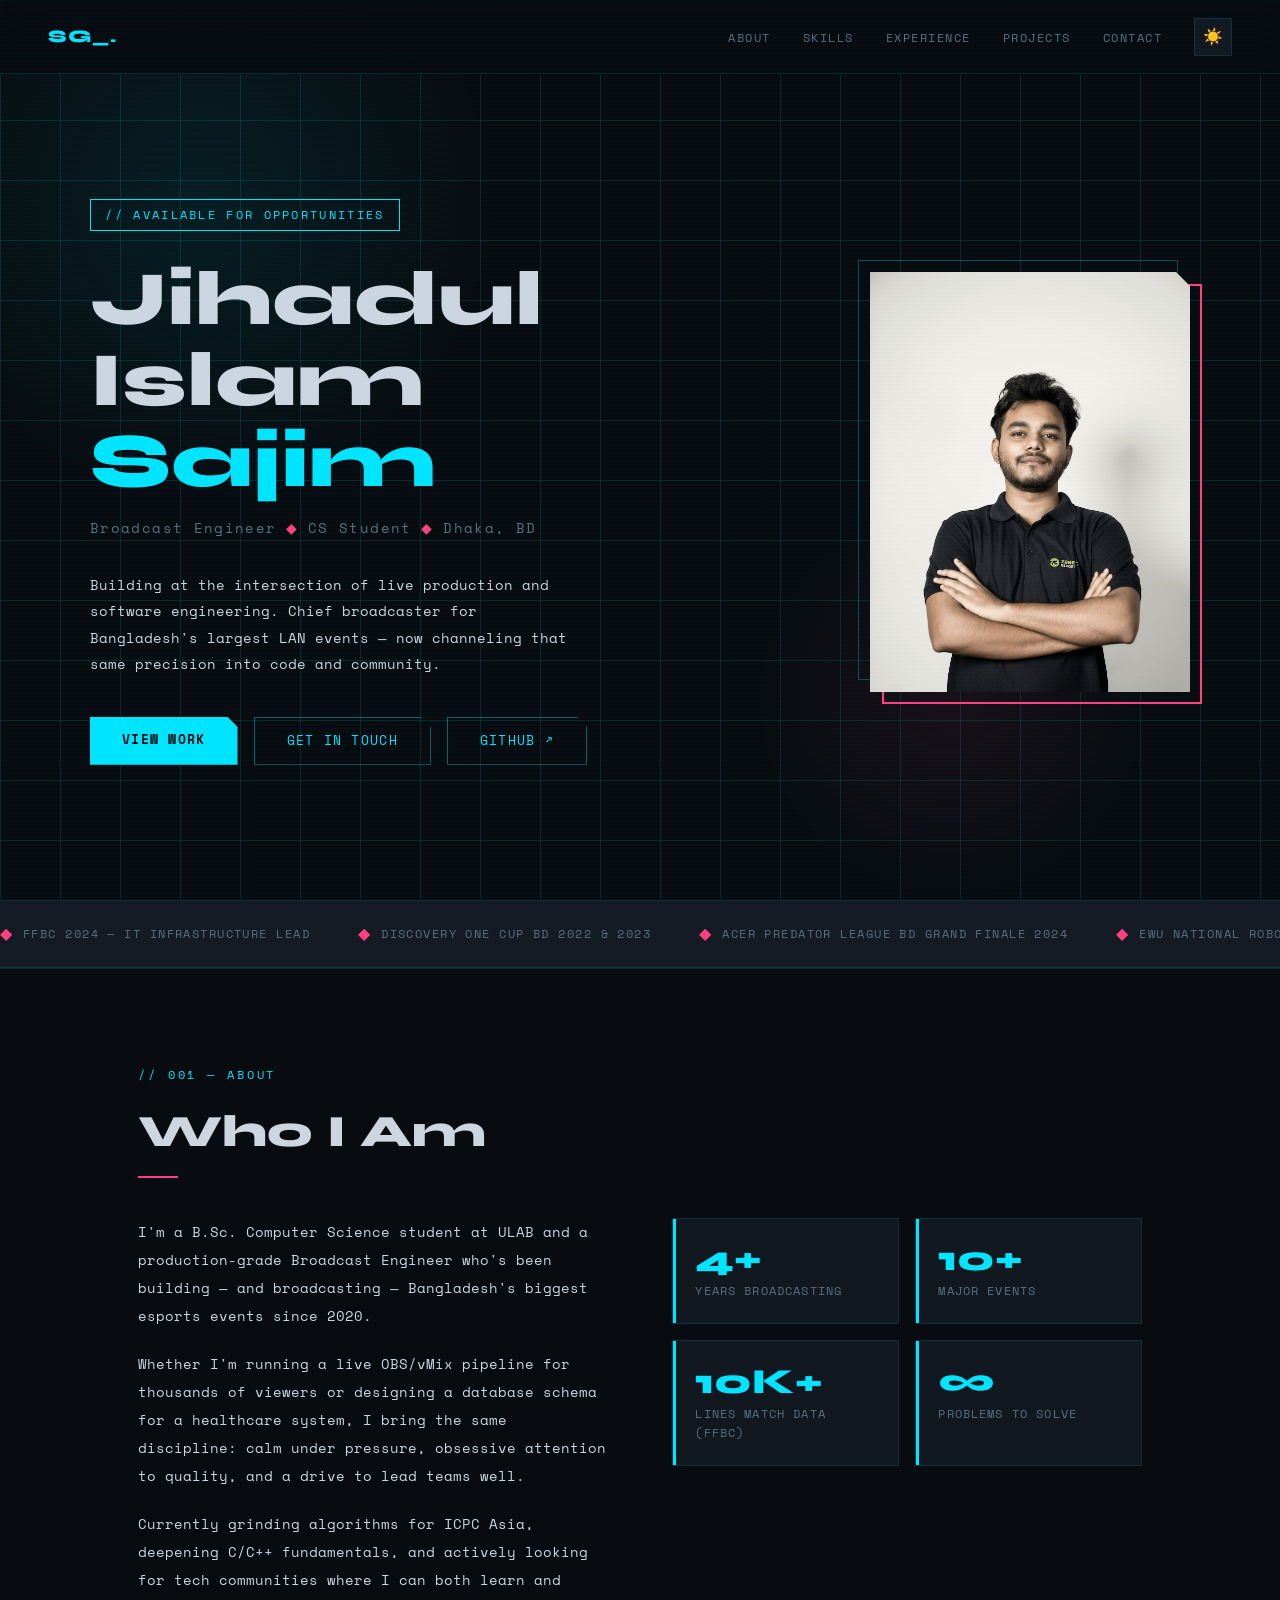
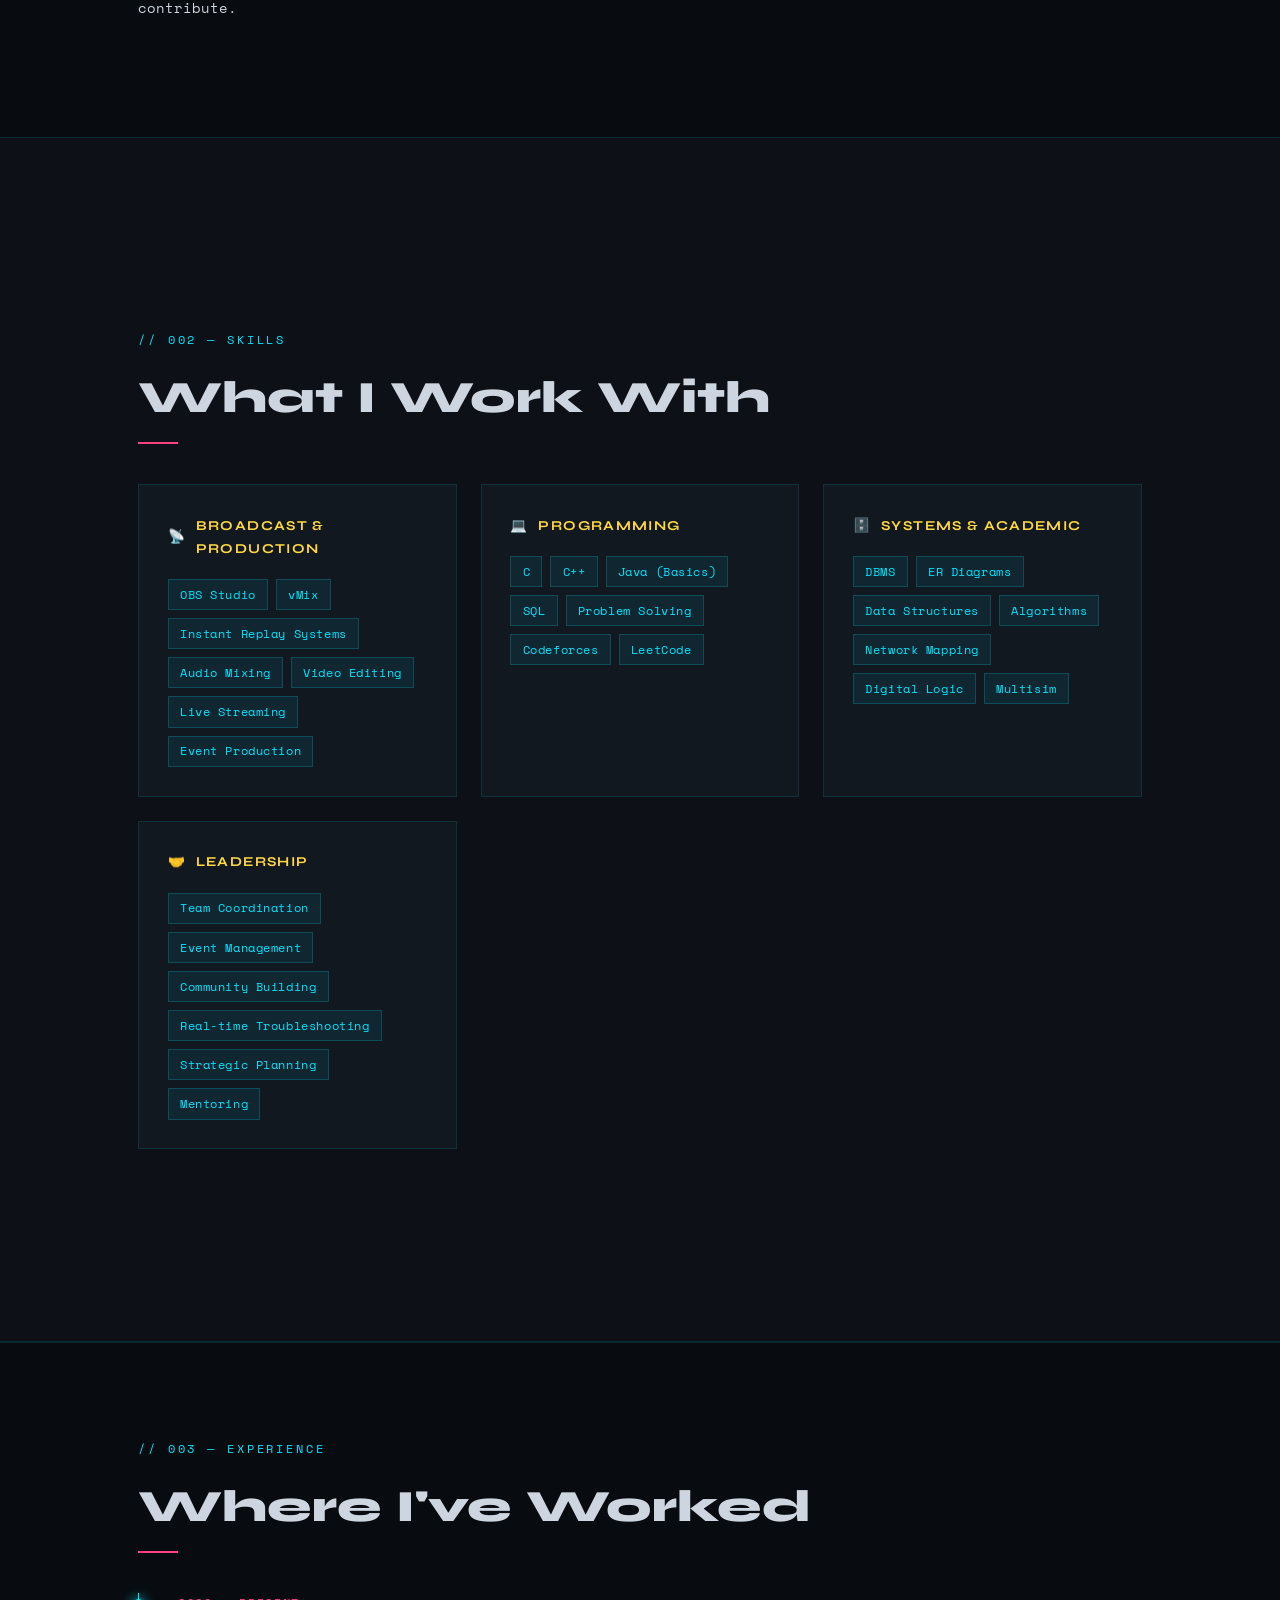
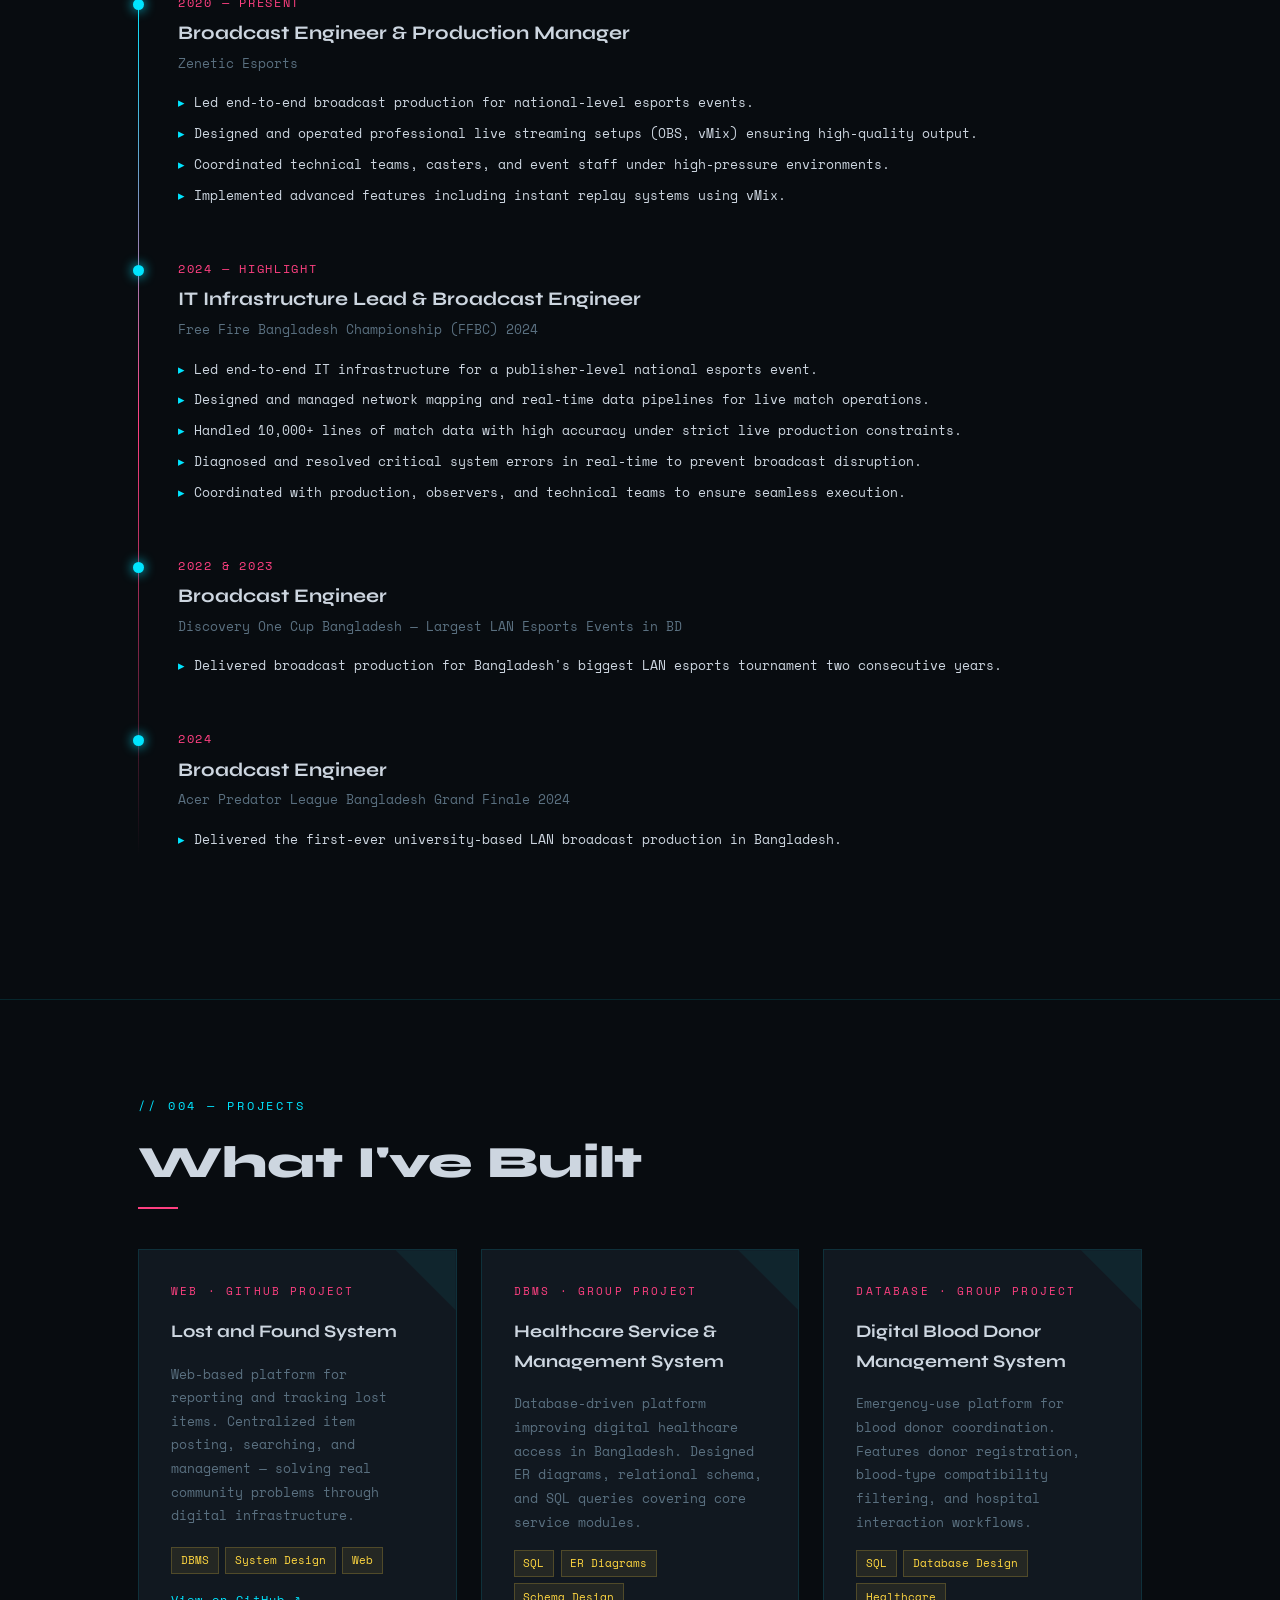
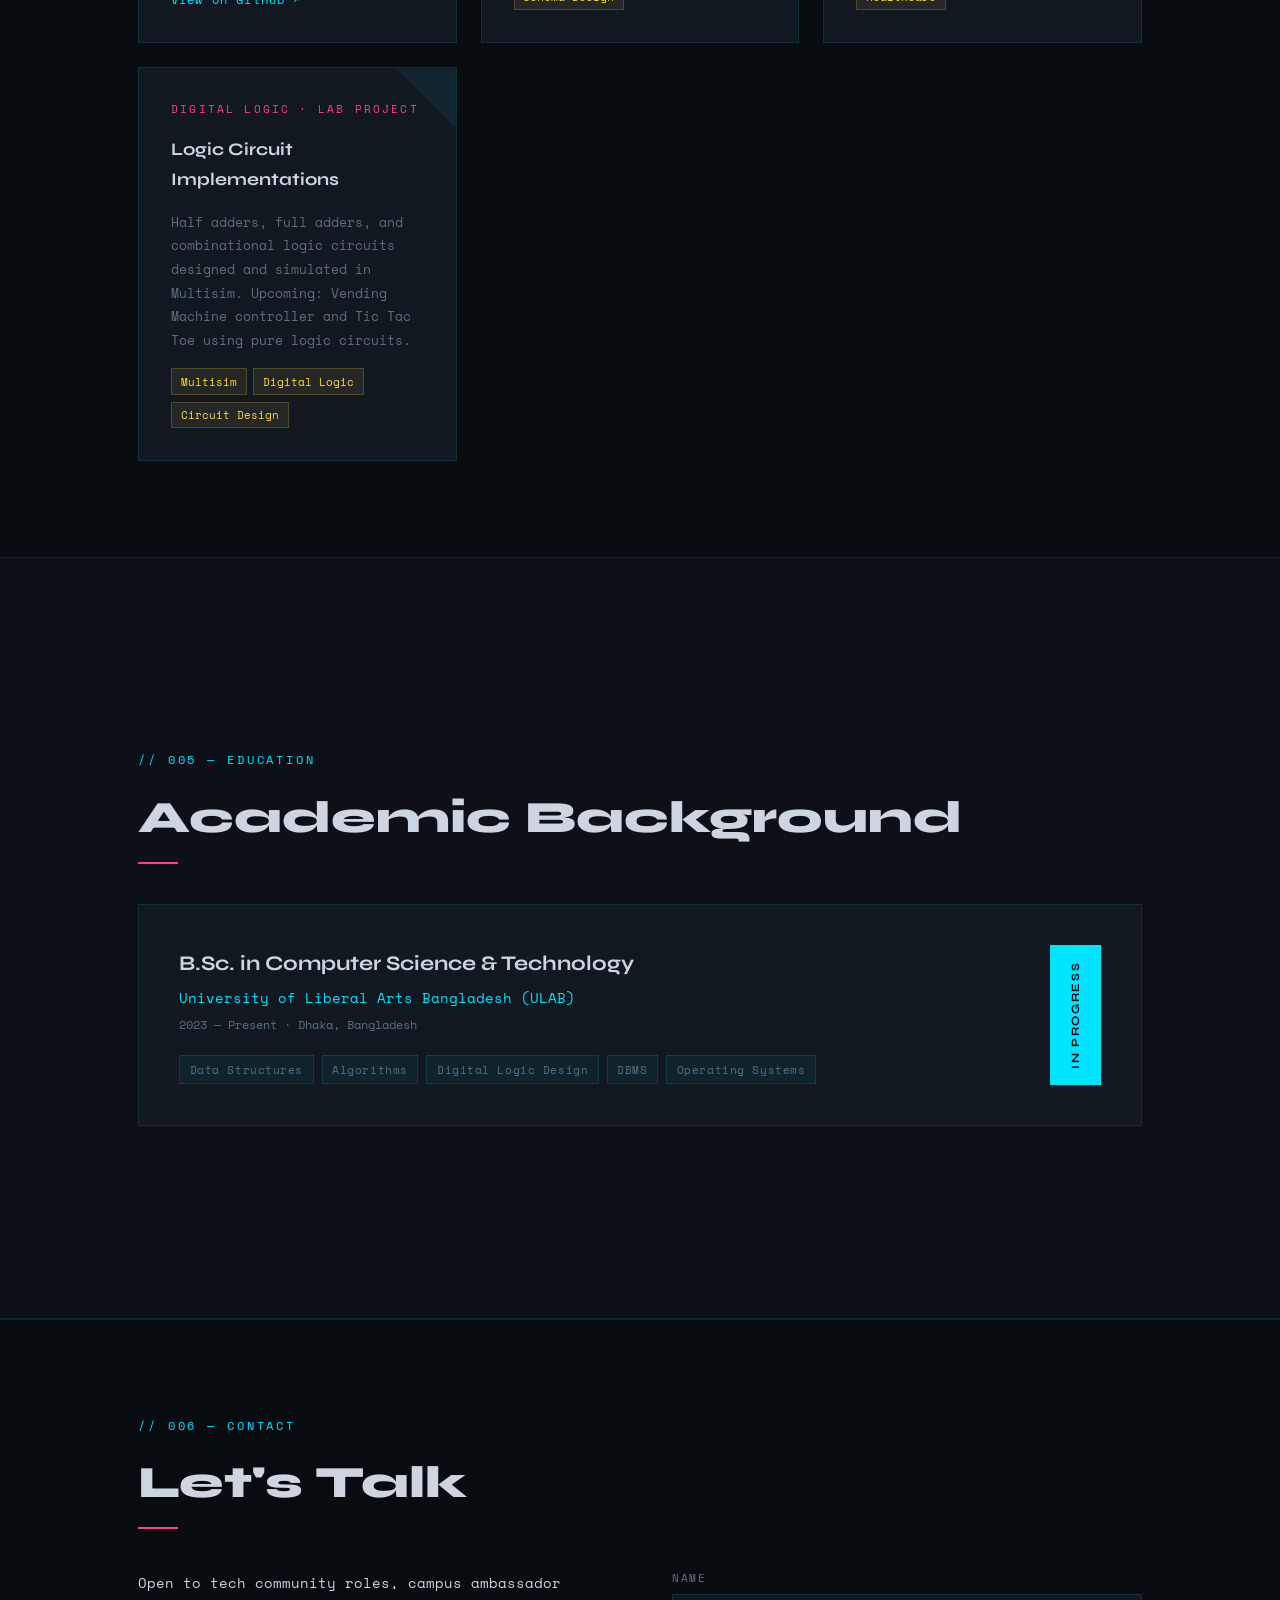
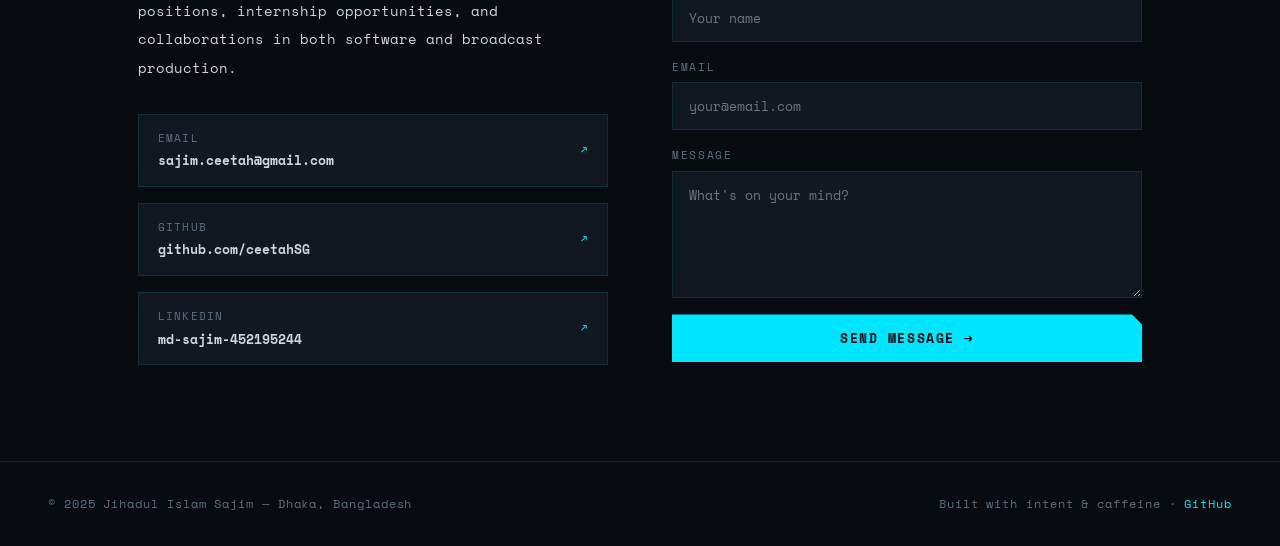
==== commit f040302a: "fixed responsive" ====
--- a/index.html
+++ b/index.html
@@ -1125,9 +1125,9 @@
       }
 
       #hero {
-        height: 100svh;
+        height: auto;
         min-height: 100svh;
-        padding: 5.5rem 1.2rem 2rem;
+        padding: 5.5rem 1.2rem 3.5rem;
         justify-content: center;
       }
 
@@ -1261,7 +1261,7 @@
 
   <!-- NAV -->
   <nav>
-    <a class="nav-logo" href="#hero">ceetah_.</a>
+    <a class="nav-logo" href="#hero">SG_.</a>
     <div class="nav-right">
       <ul class="nav-links">
         <li><a href="#about">About</a></li>
@@ -1354,16 +1354,16 @@
         </div>
         <div class="about-stat-grid">
           <div class="stat-card">
-            <div class="stat-num">6+</div>
+            <div class="stat-num">4+</div>
             <div class="stat-label">Years Broadcasting</div>
           </div>
           <div class="stat-card">
-            <div class="stat-num">15+</div>
+            <div class="stat-num">10+</div>
             <div class="stat-label">Major Events</div>
           </div>
           <div class="stat-card">
             <div class="stat-num">10K+</div>
-            <div class="stat-label">Lines Match Data</div>
+            <div class="stat-label">Lines Match Data (FFBC)</div>
           </div>
           <div class="stat-card">
             <div class="stat-num">∞</div>
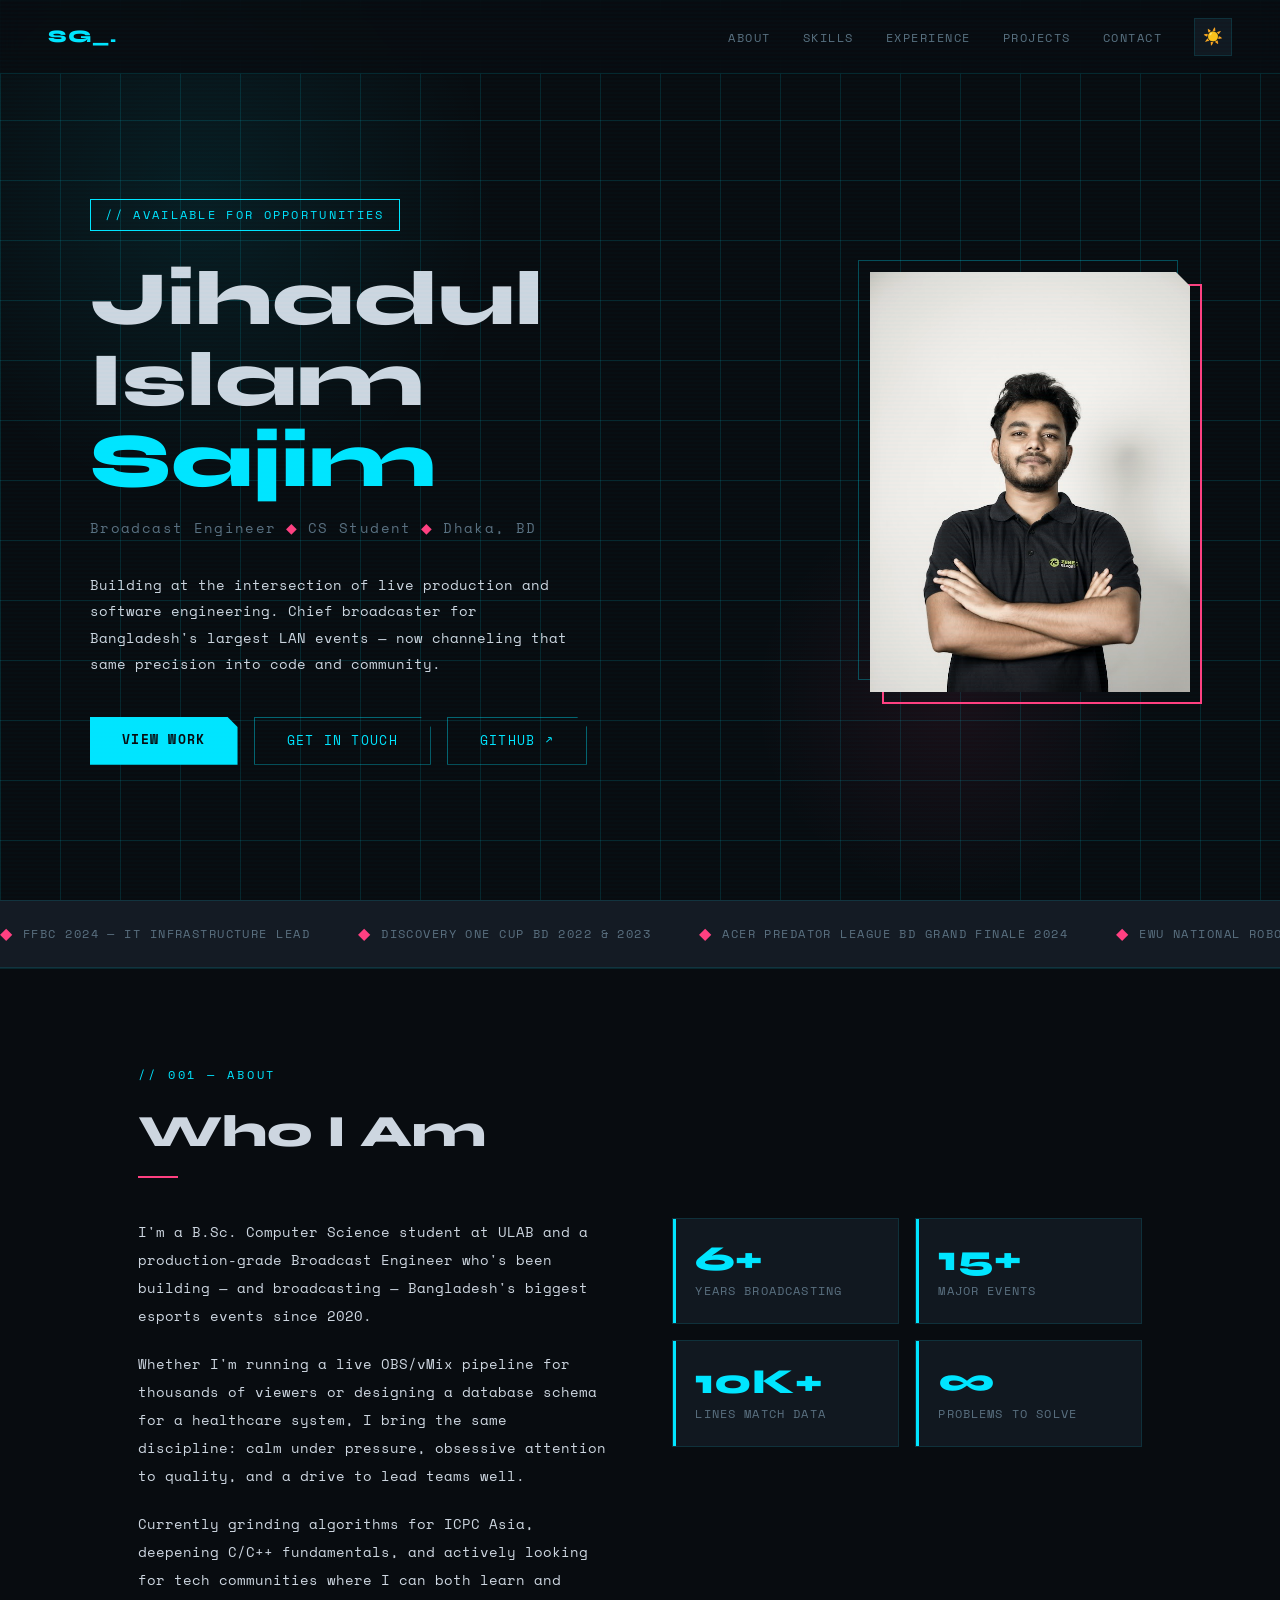
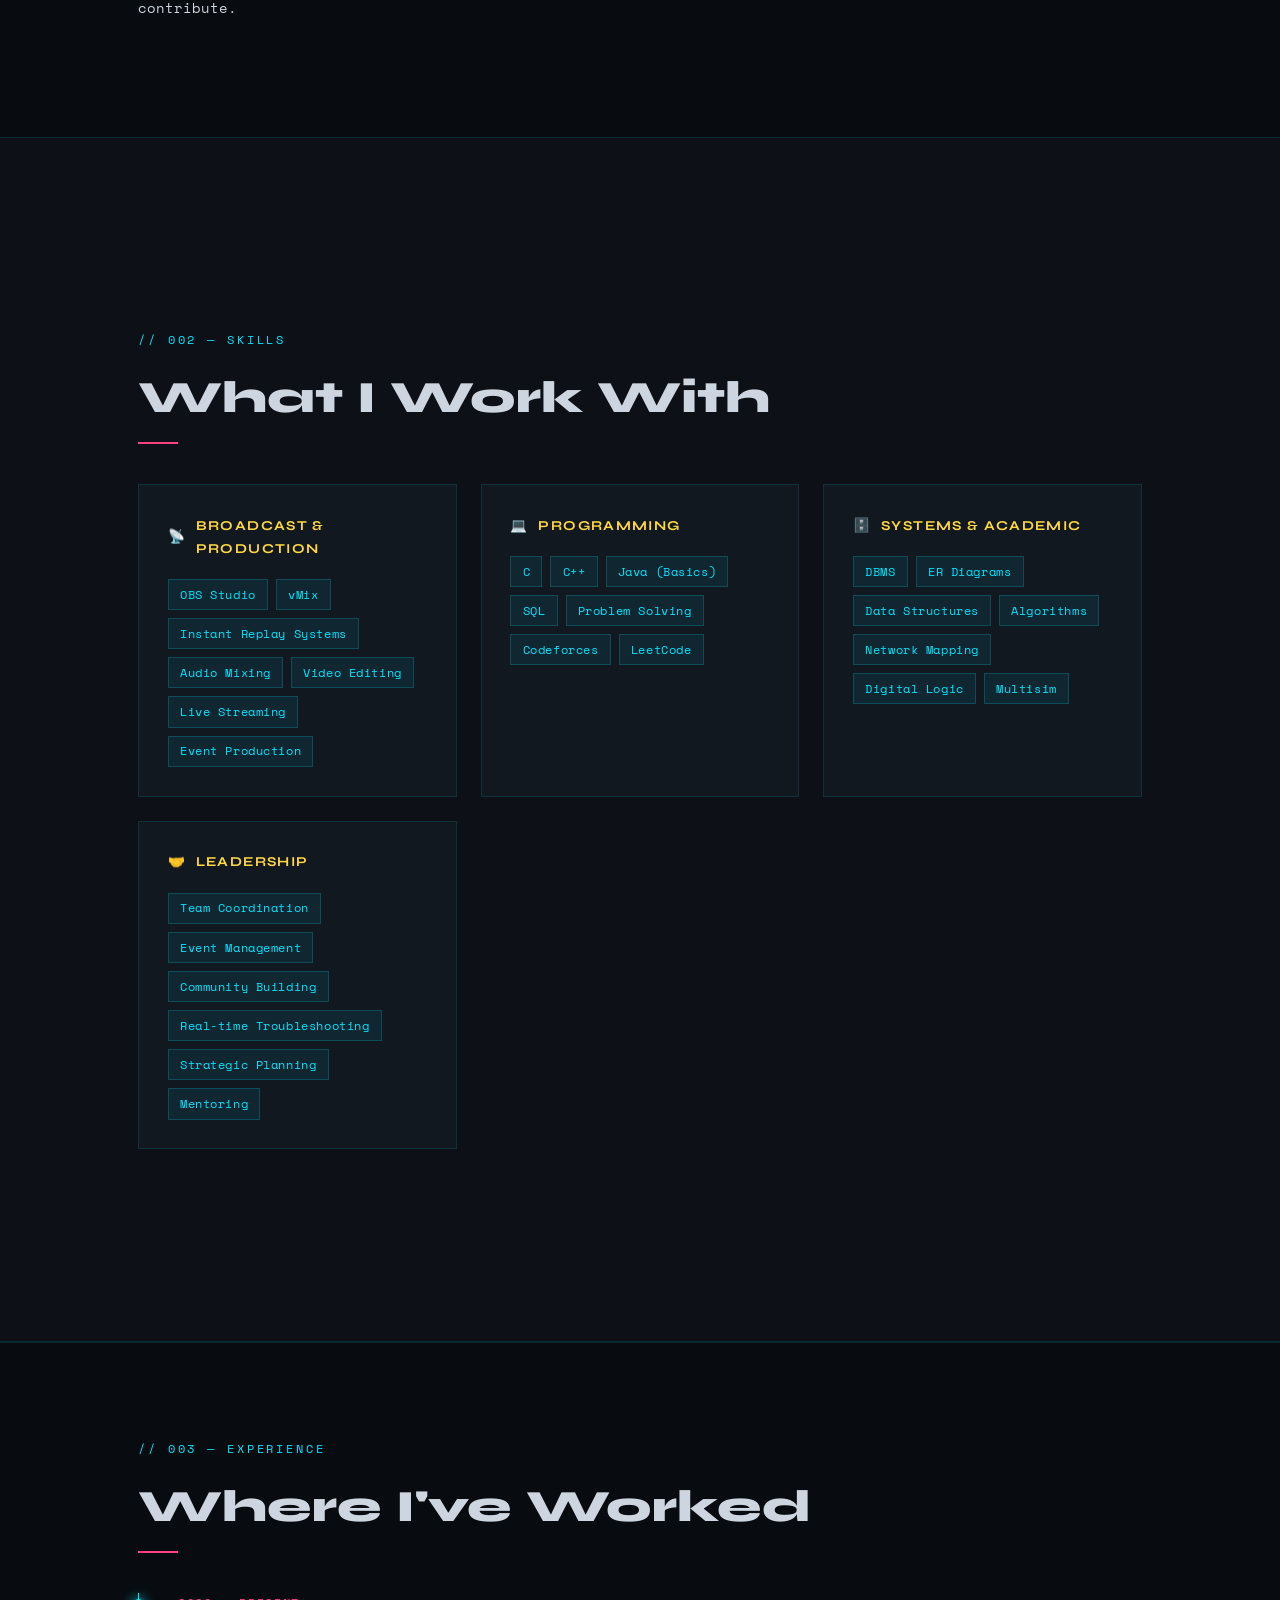
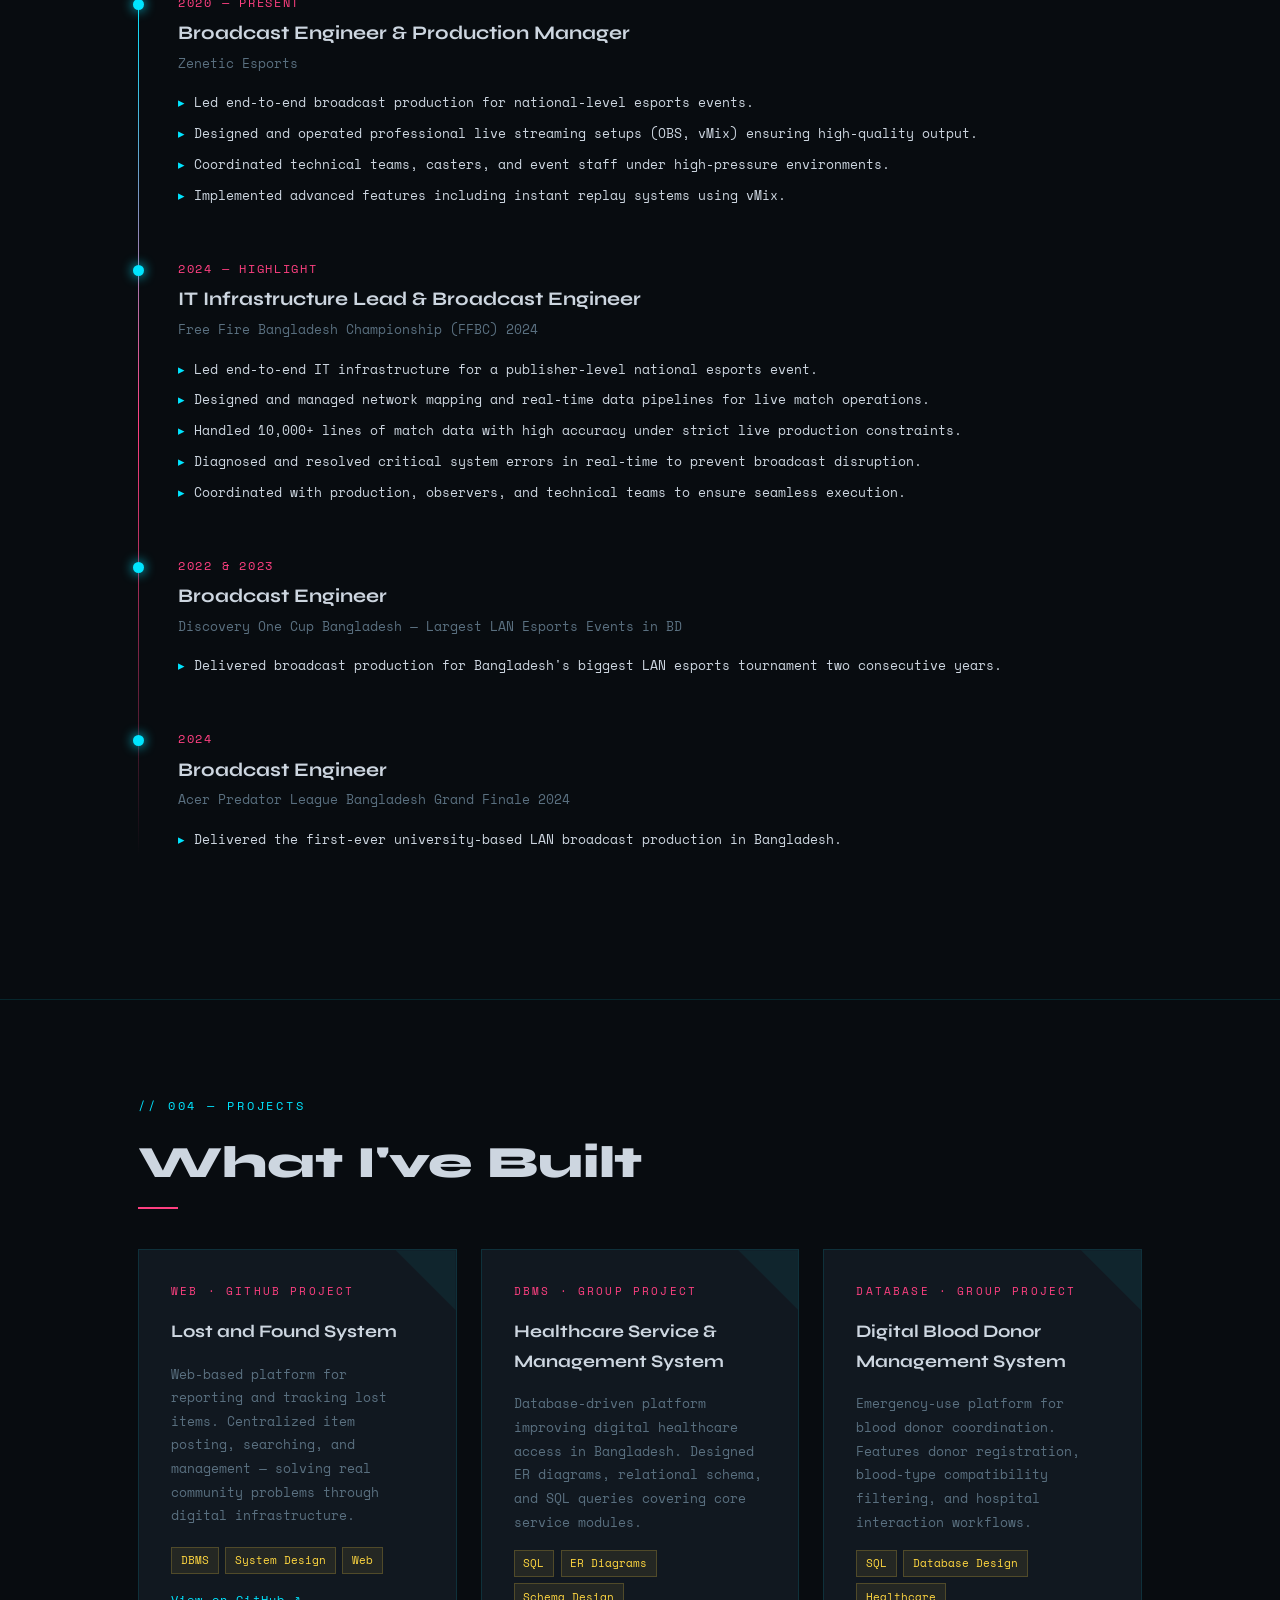
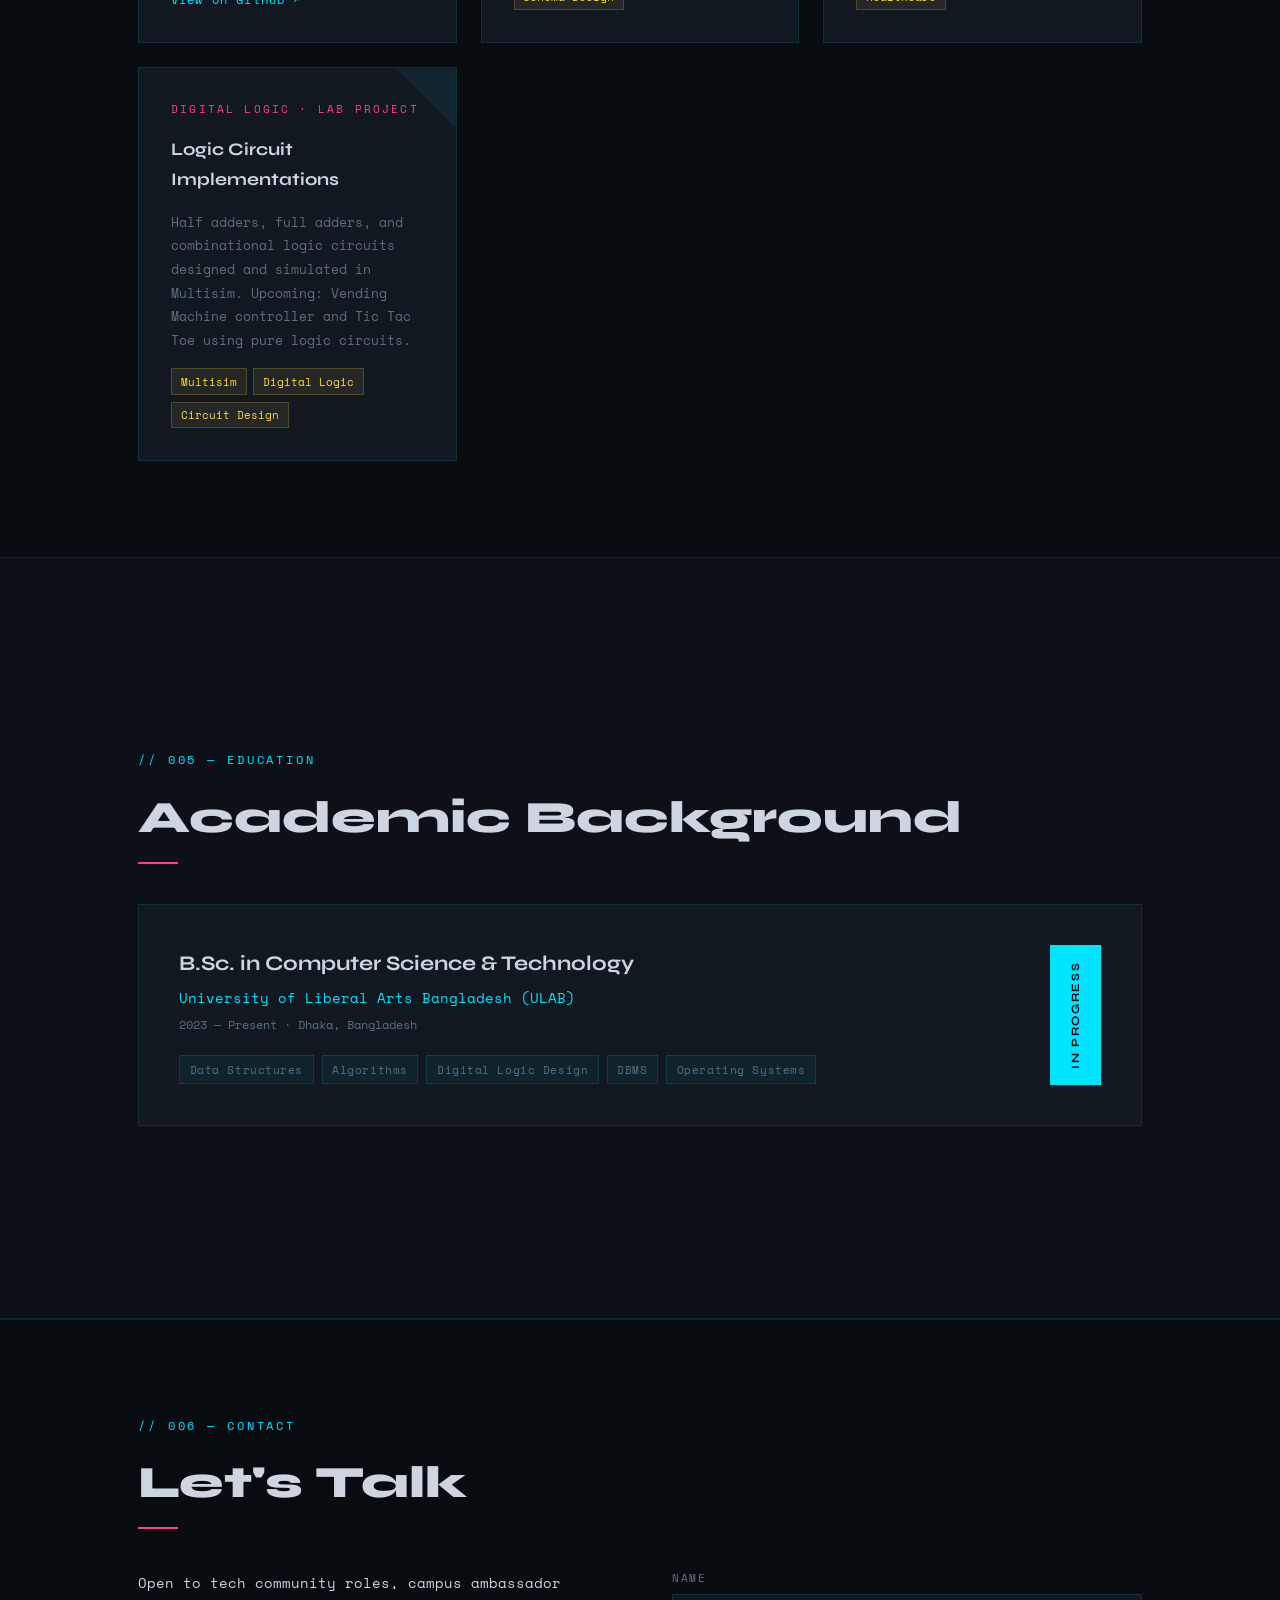
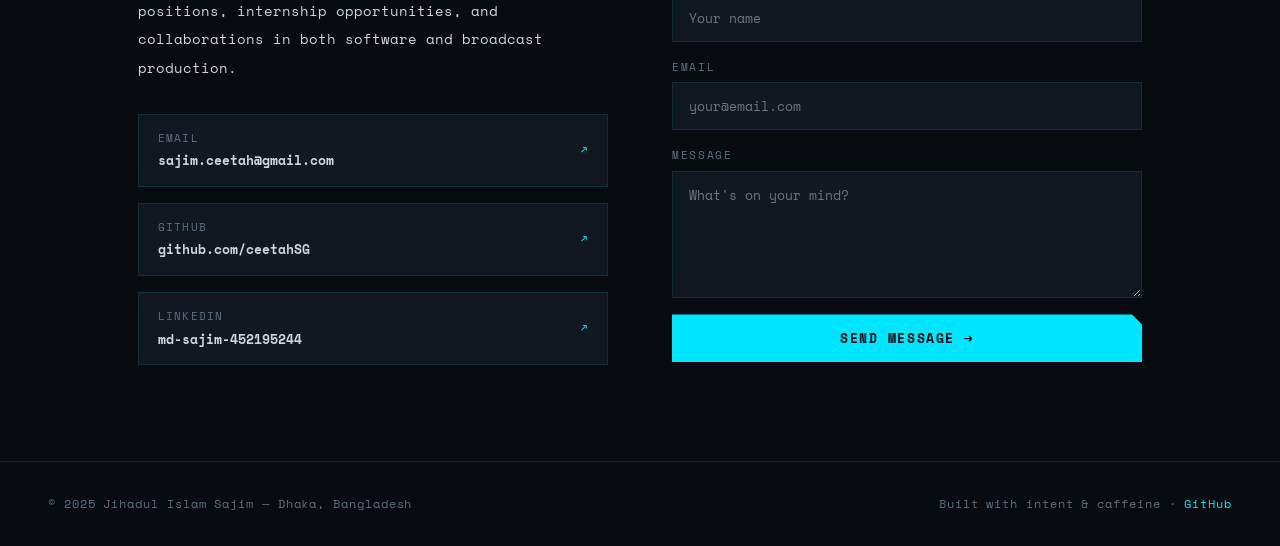
==== commit 86be6b4b: "changed data" ====
--- a/index.html
+++ b/index.html
@@ -1354,16 +1354,16 @@
         </div>
         <div class="about-stat-grid">
           <div class="stat-card">
-            <div class="stat-num">4+</div>
+            <div class="stat-num">6+</div>
             <div class="stat-label">Years Broadcasting</div>
           </div>
           <div class="stat-card">
-            <div class="stat-num">10+</div>
+            <div class="stat-num">15+</div>
             <div class="stat-label">Major Events</div>
           </div>
           <div class="stat-card">
             <div class="stat-num">10K+</div>
-            <div class="stat-label">Lines Match Data (FFBC)</div>
+            <div class="stat-label">Lines Match Data</div>
           </div>
           <div class="stat-card">
             <div class="stat-num">∞</div>
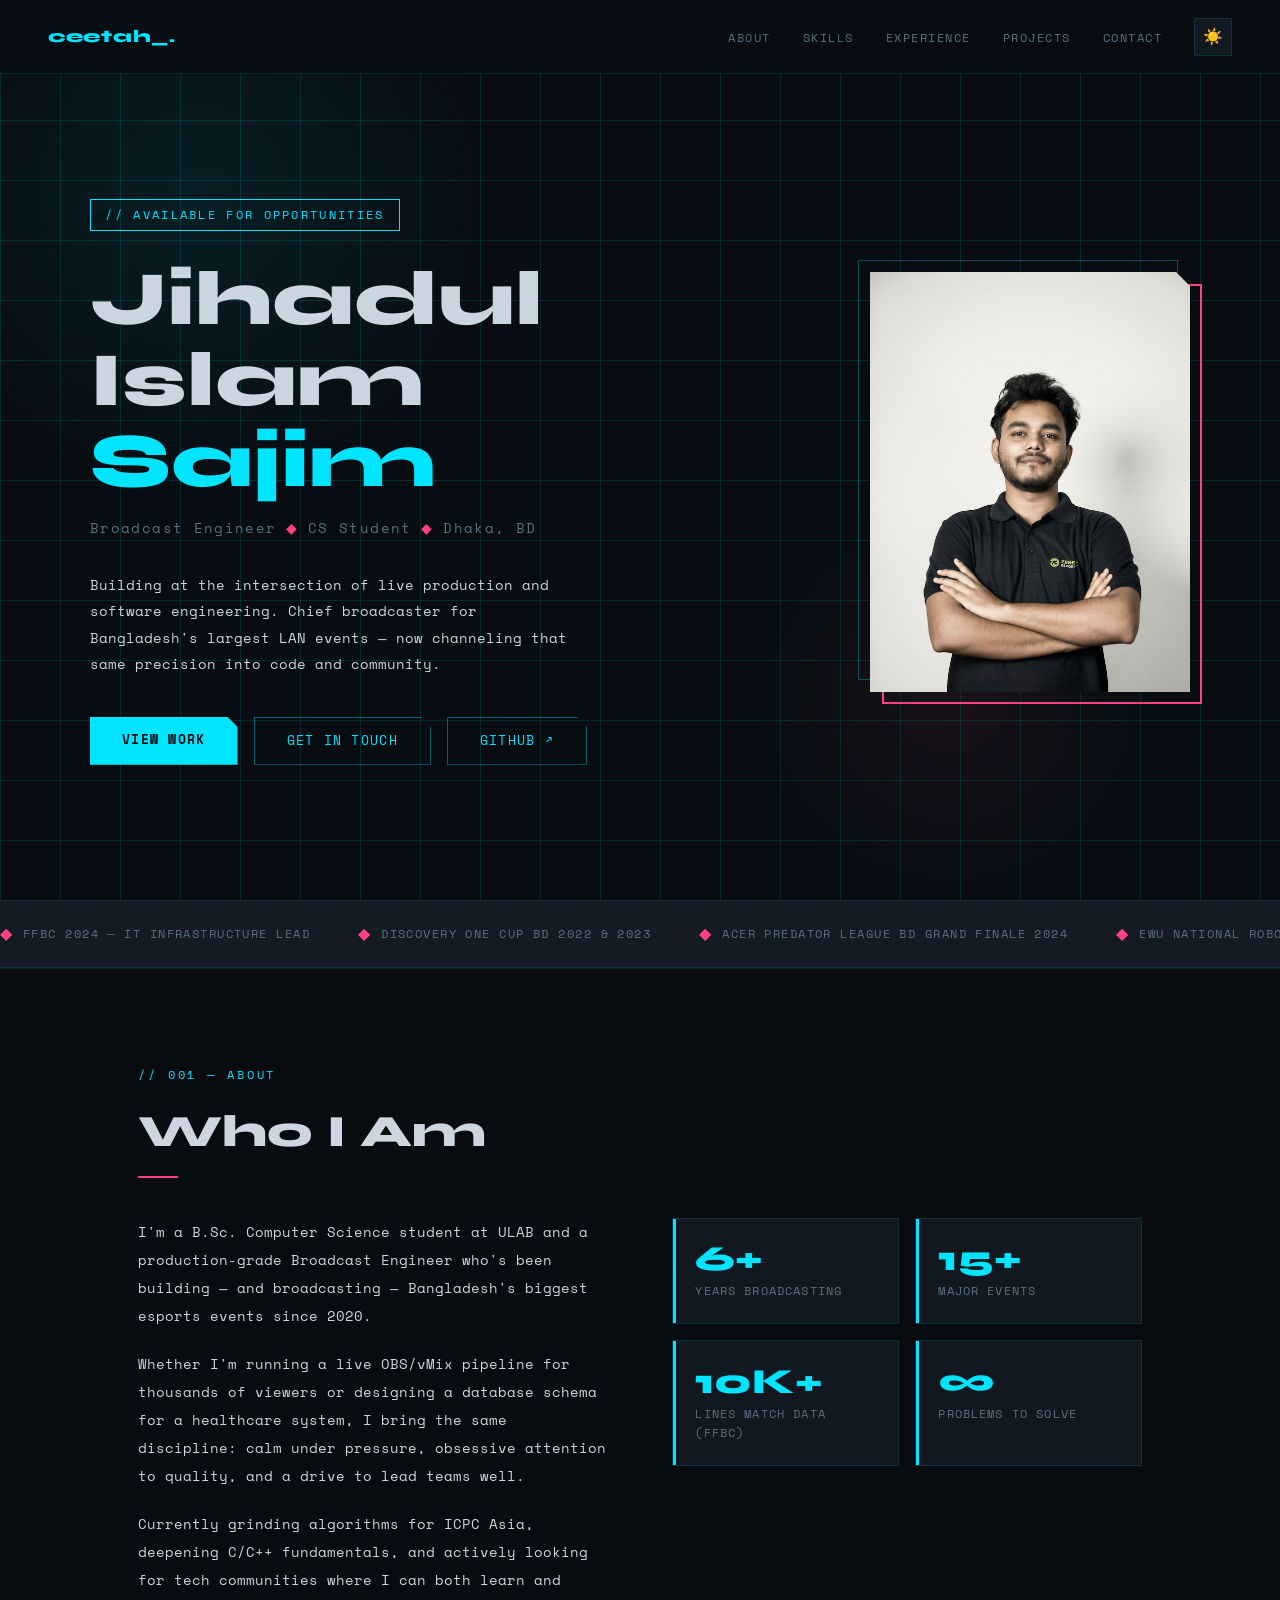
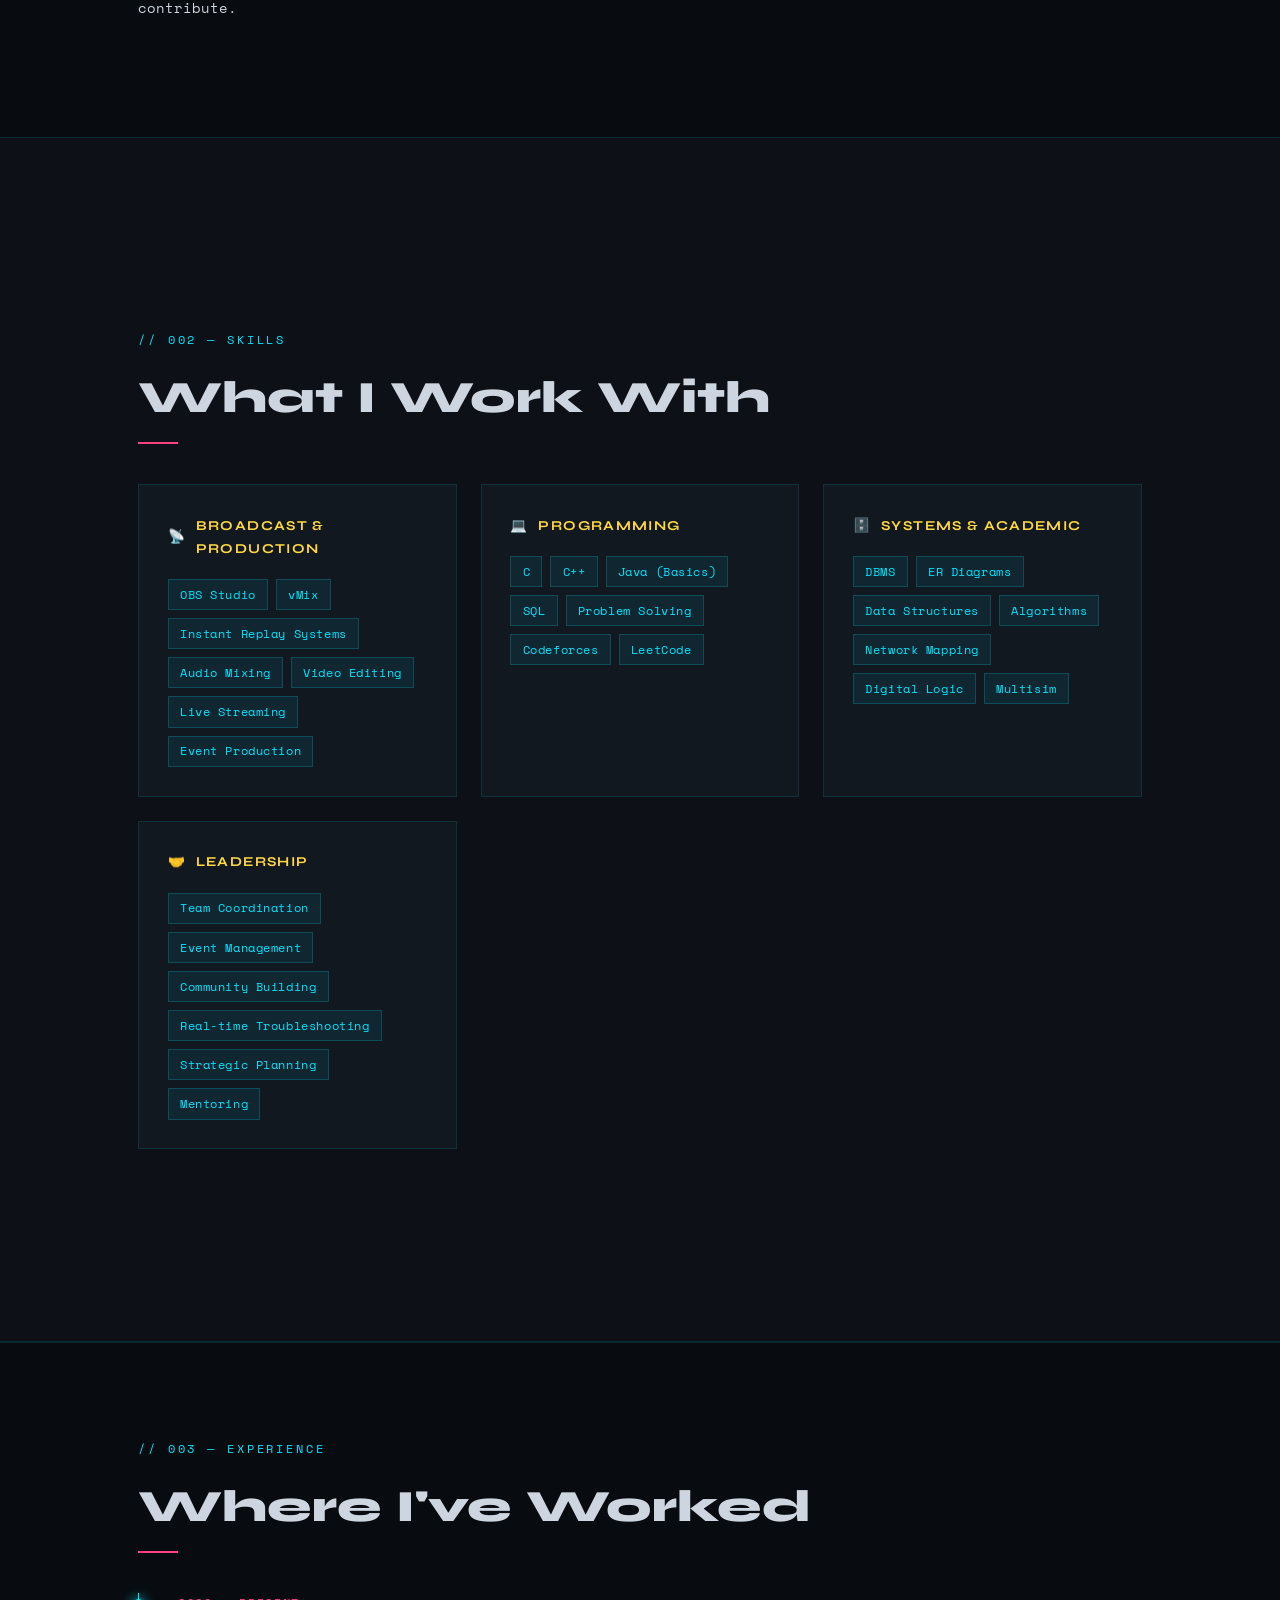
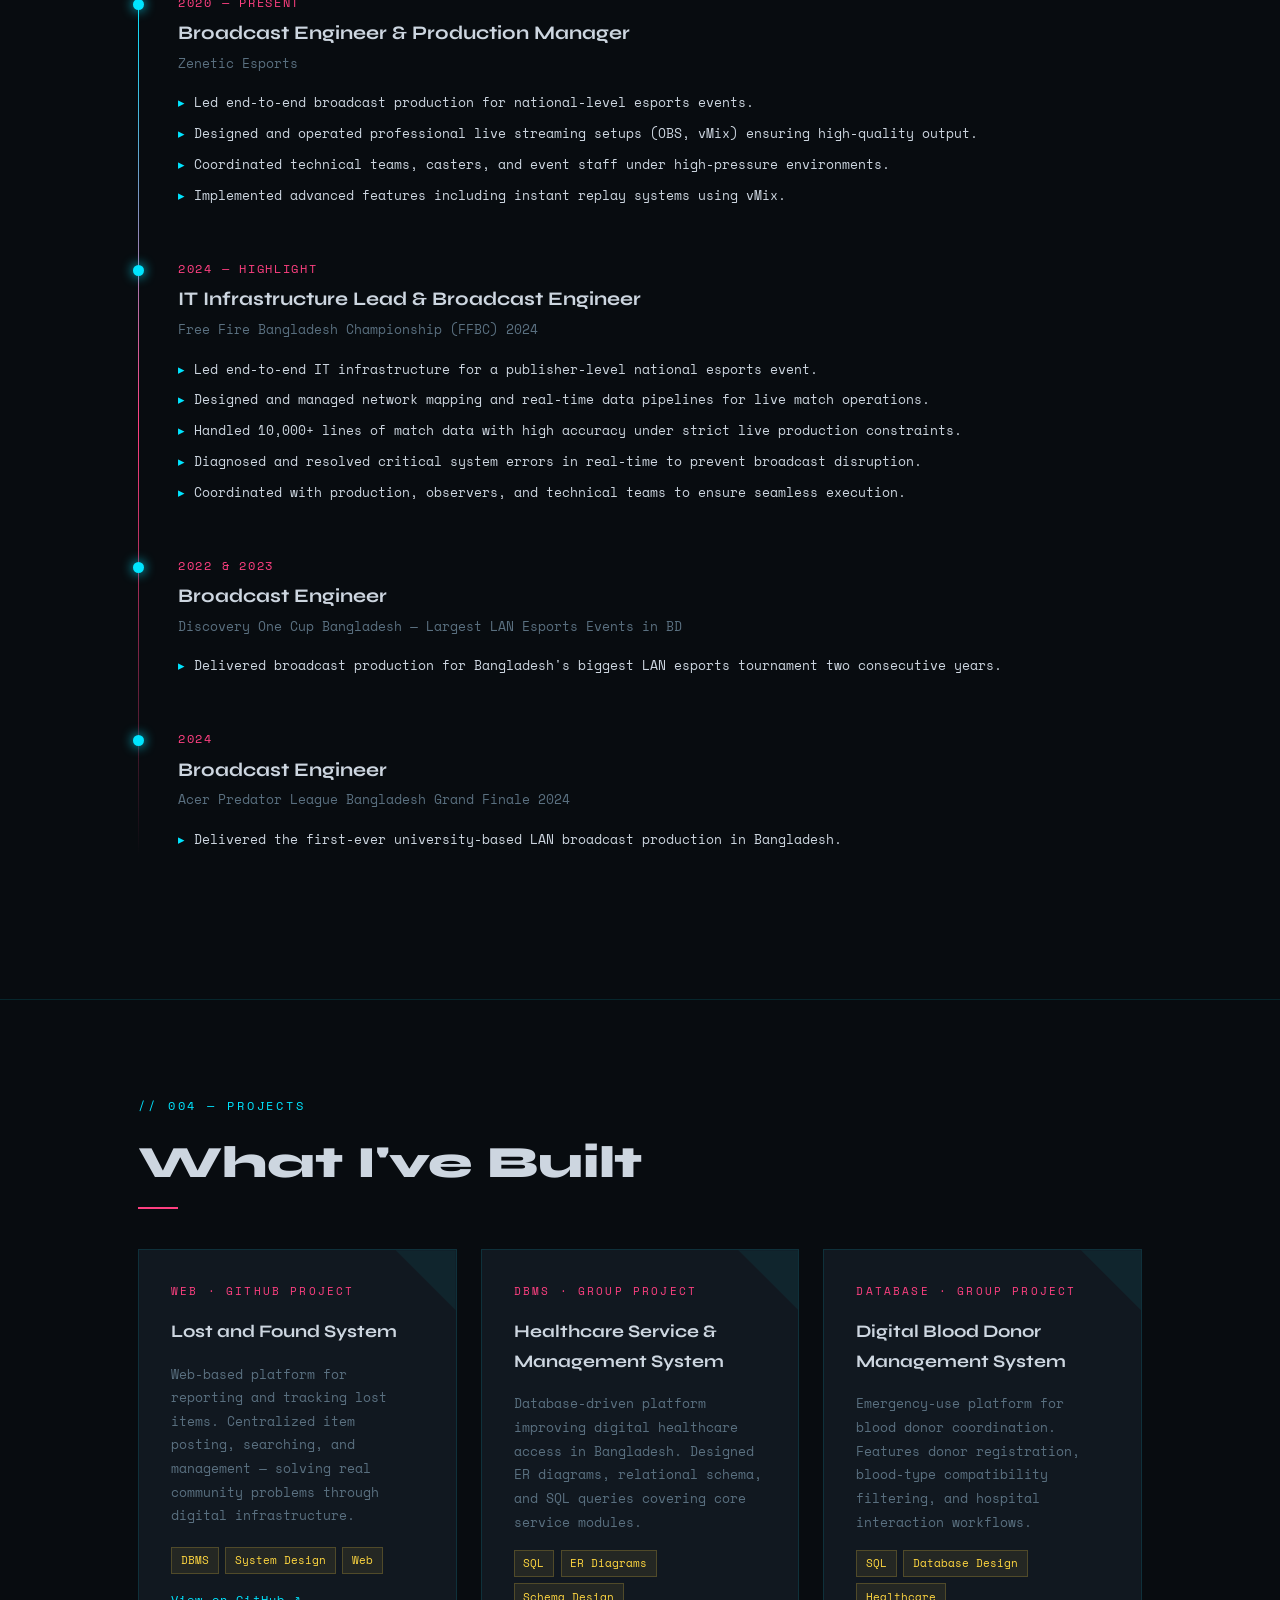
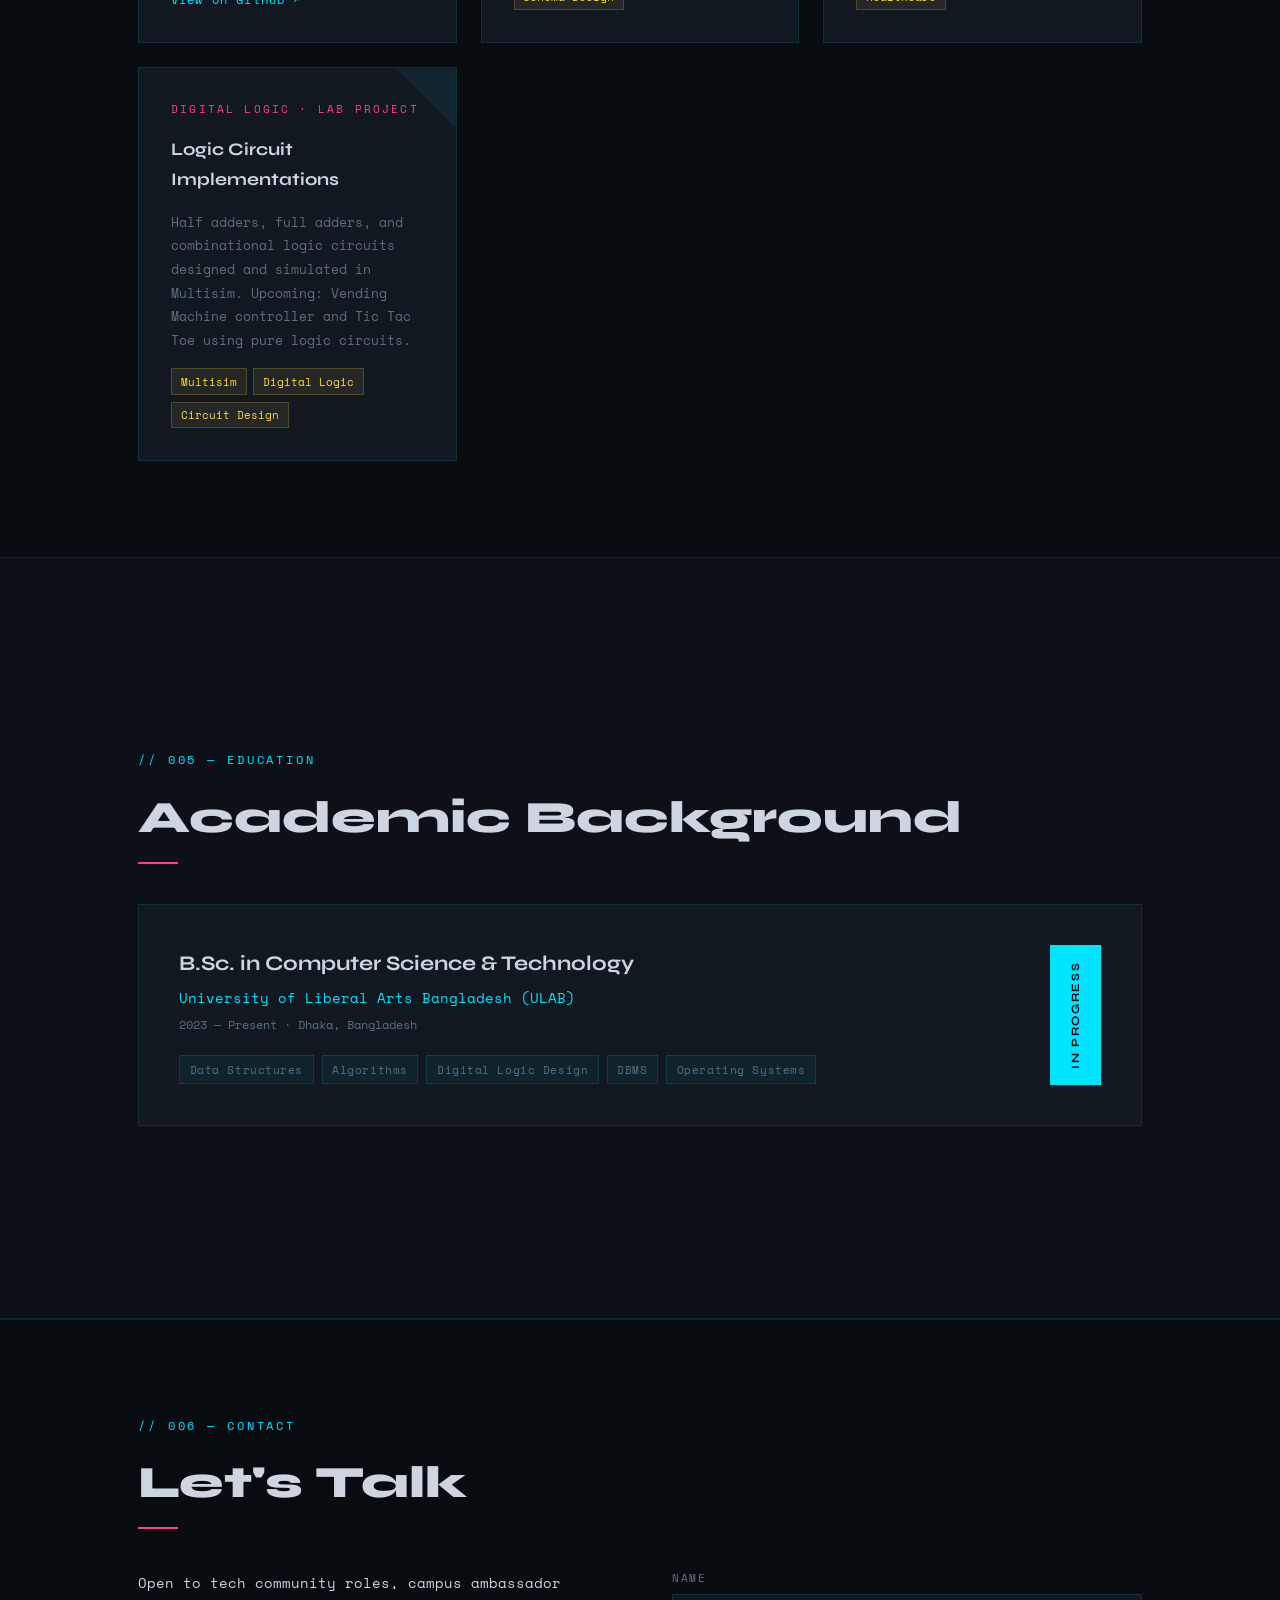
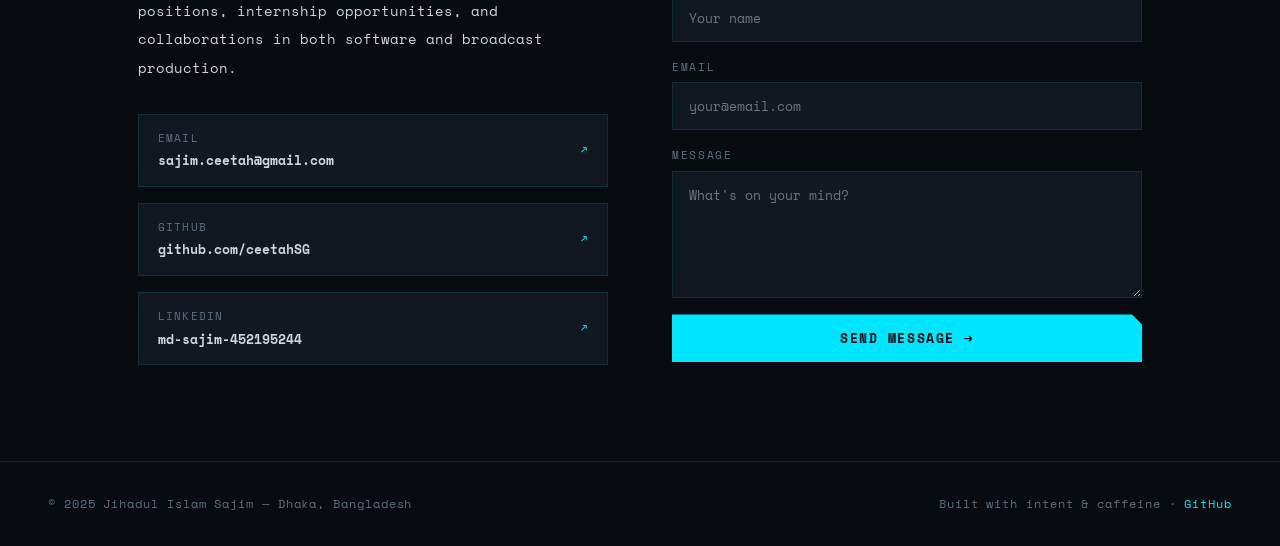
==== commit fd9ee51d: "changed nav logo name" ====
--- a/index.html
+++ b/index.html
@@ -1261,7 +1261,7 @@
 
   <!-- NAV -->
   <nav>
-    <a class="nav-logo" href="#hero">SG_.</a>
+    <a class="nav-logo" href="#hero">ceetah_.</a>
     <div class="nav-right">
       <ul class="nav-links">
         <li><a href="#about">About</a></li>
@@ -1363,7 +1363,7 @@
           </div>
           <div class="stat-card">
             <div class="stat-num">10K+</div>
-            <div class="stat-label">Lines Match Data</div>
+            <div class="stat-label">Lines Match Data (FFBC)</div>
           </div>
           <div class="stat-card">
             <div class="stat-num">∞</div>
